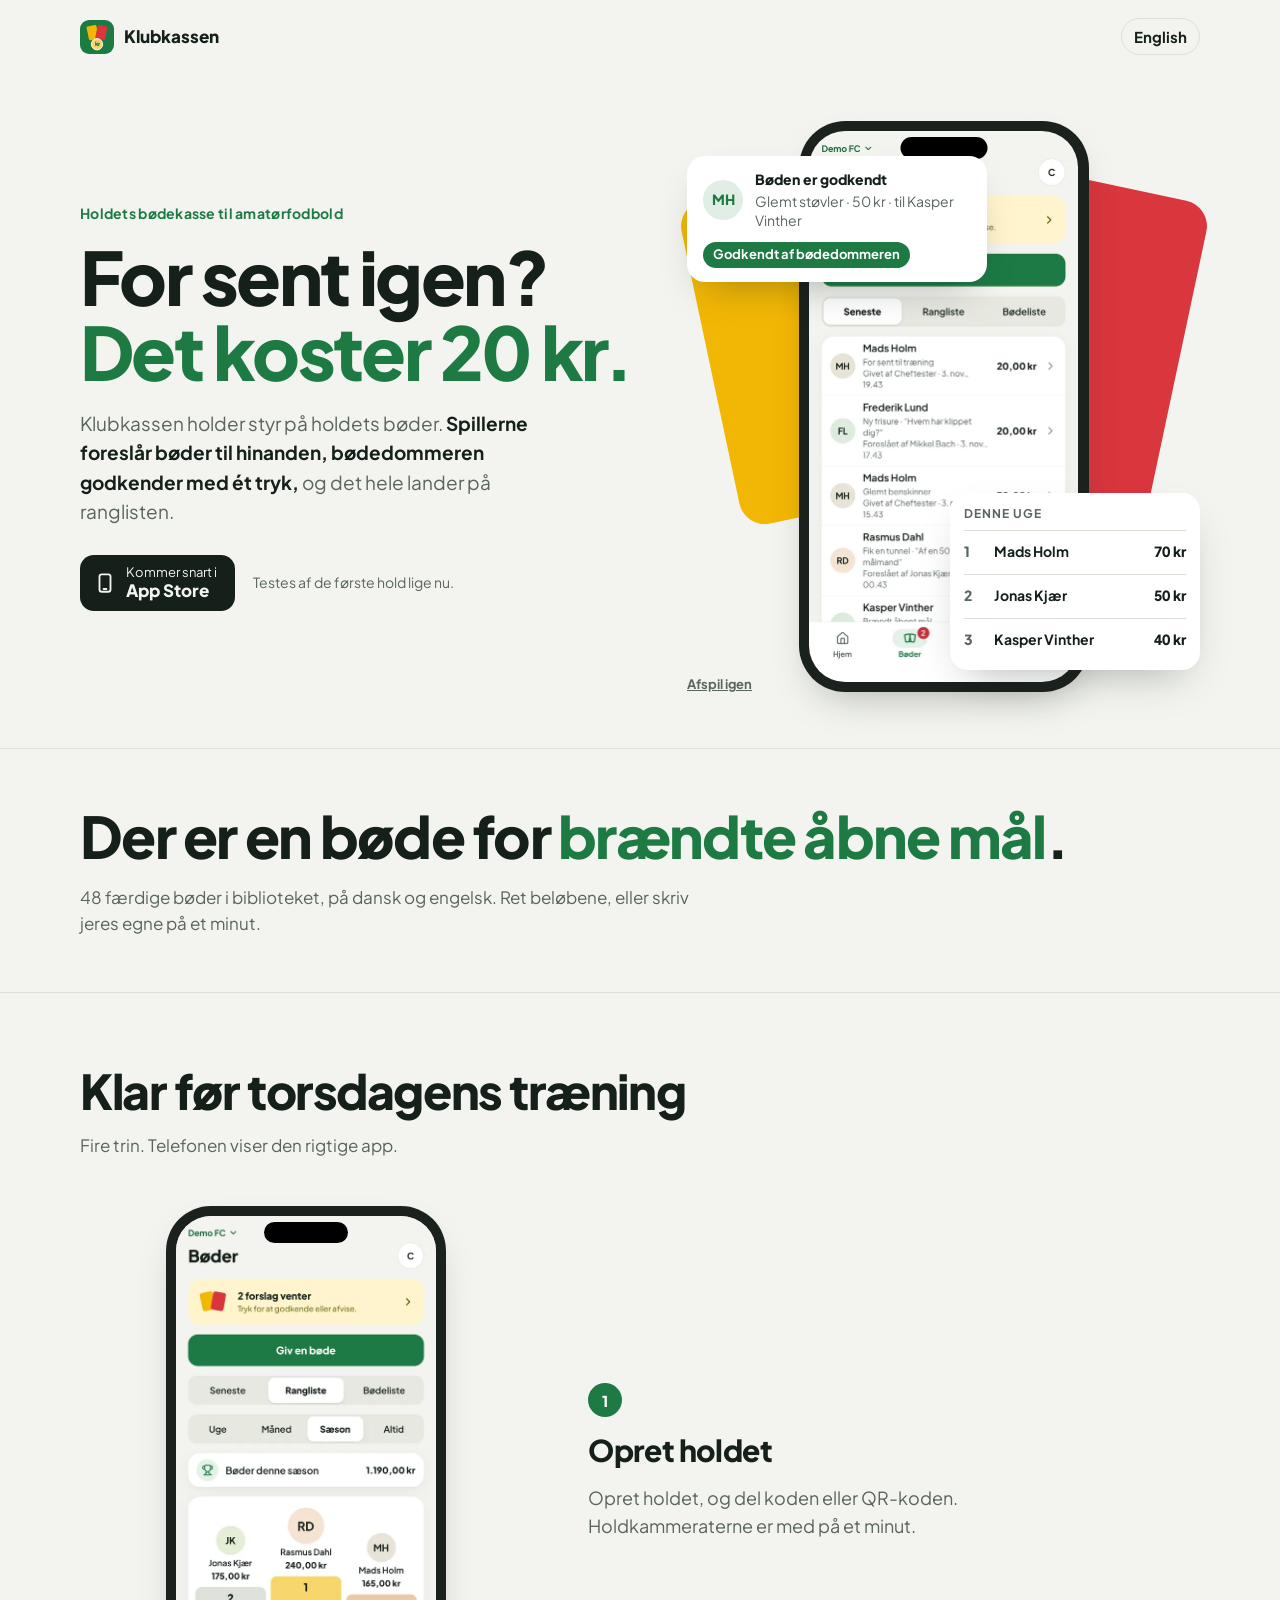
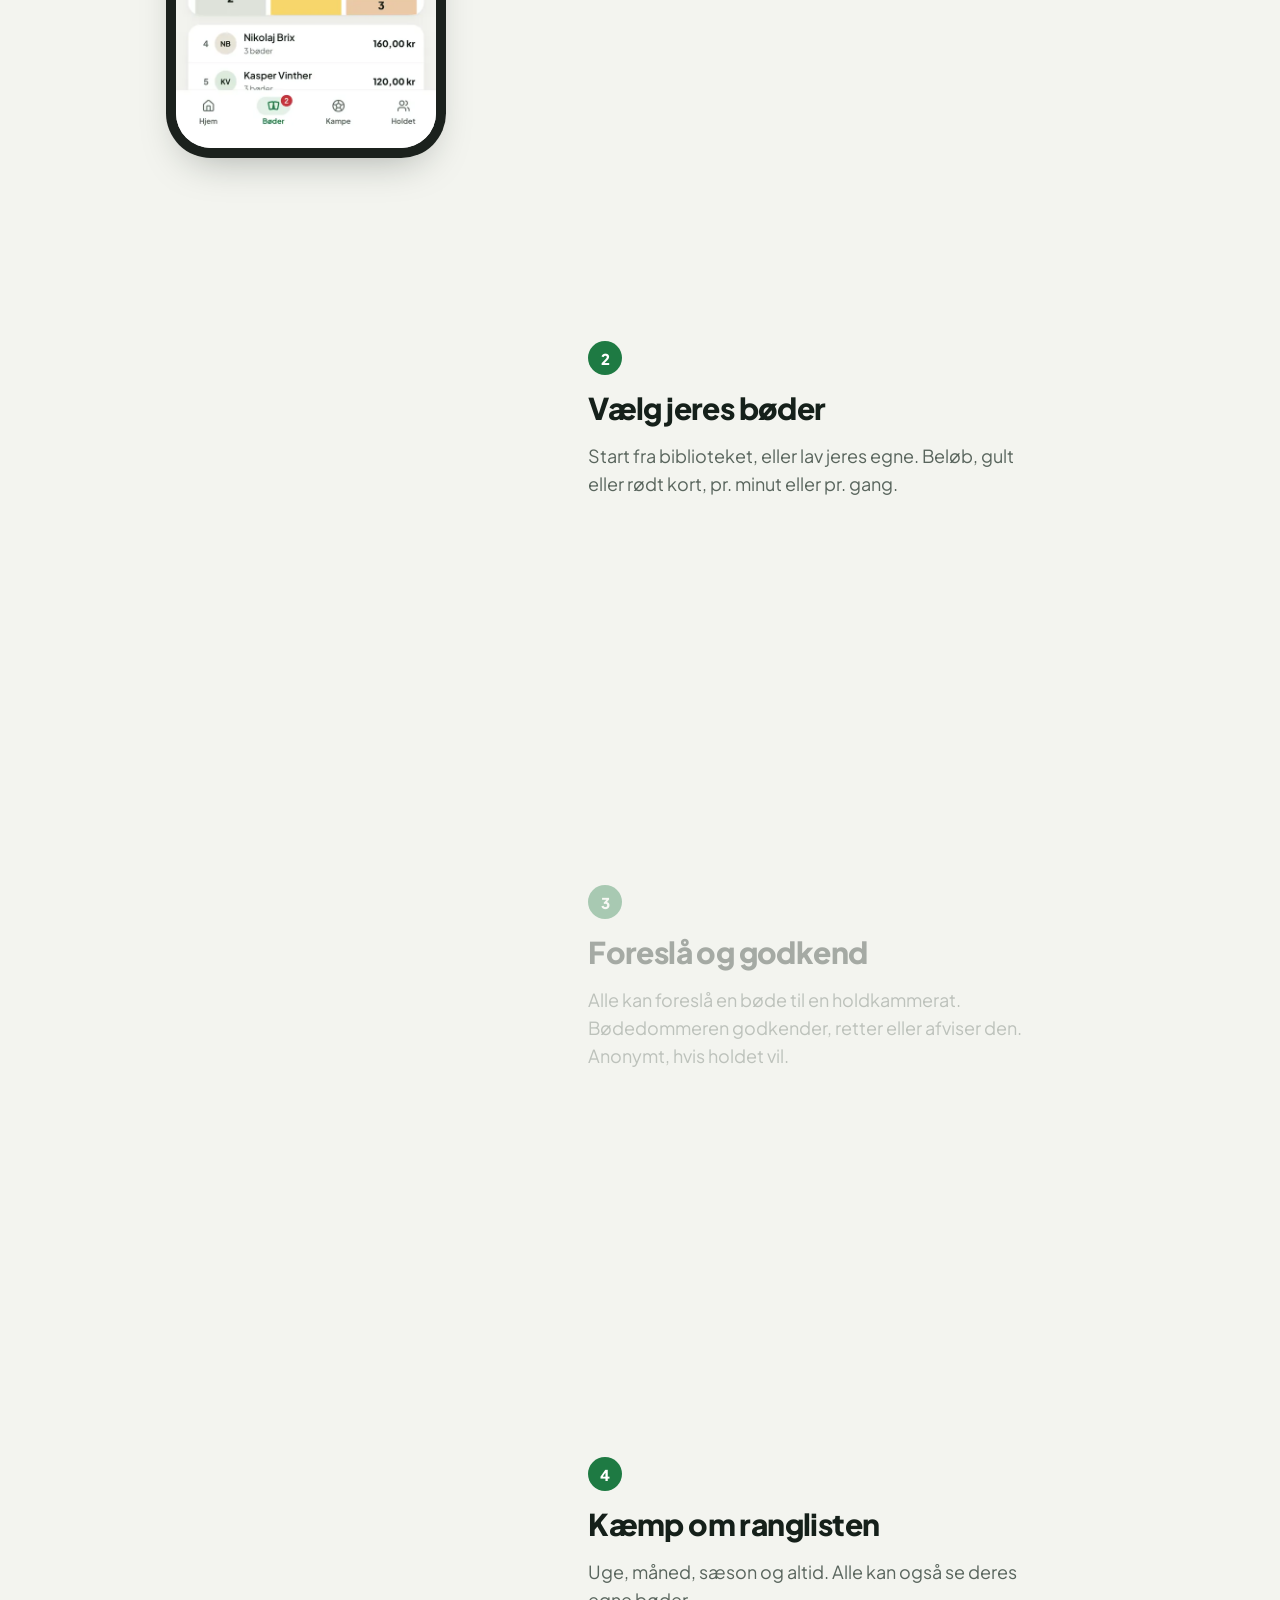
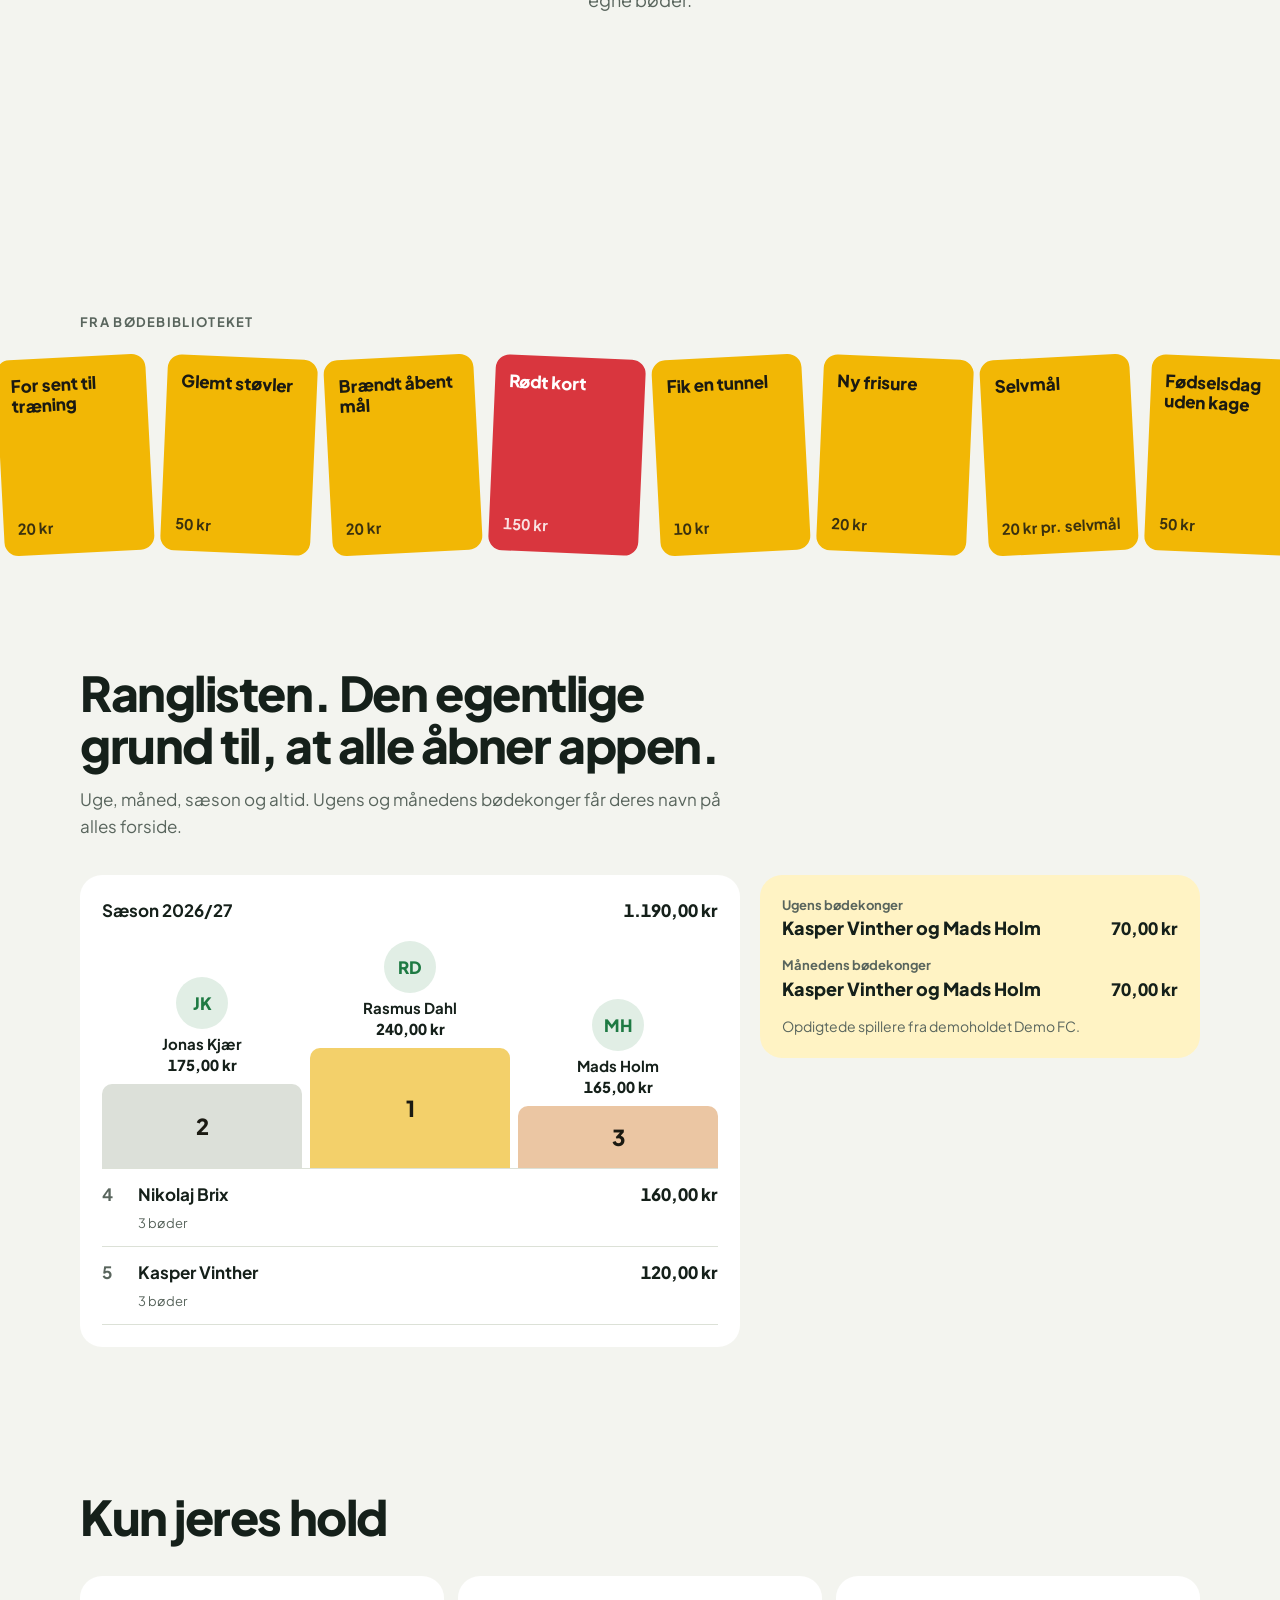
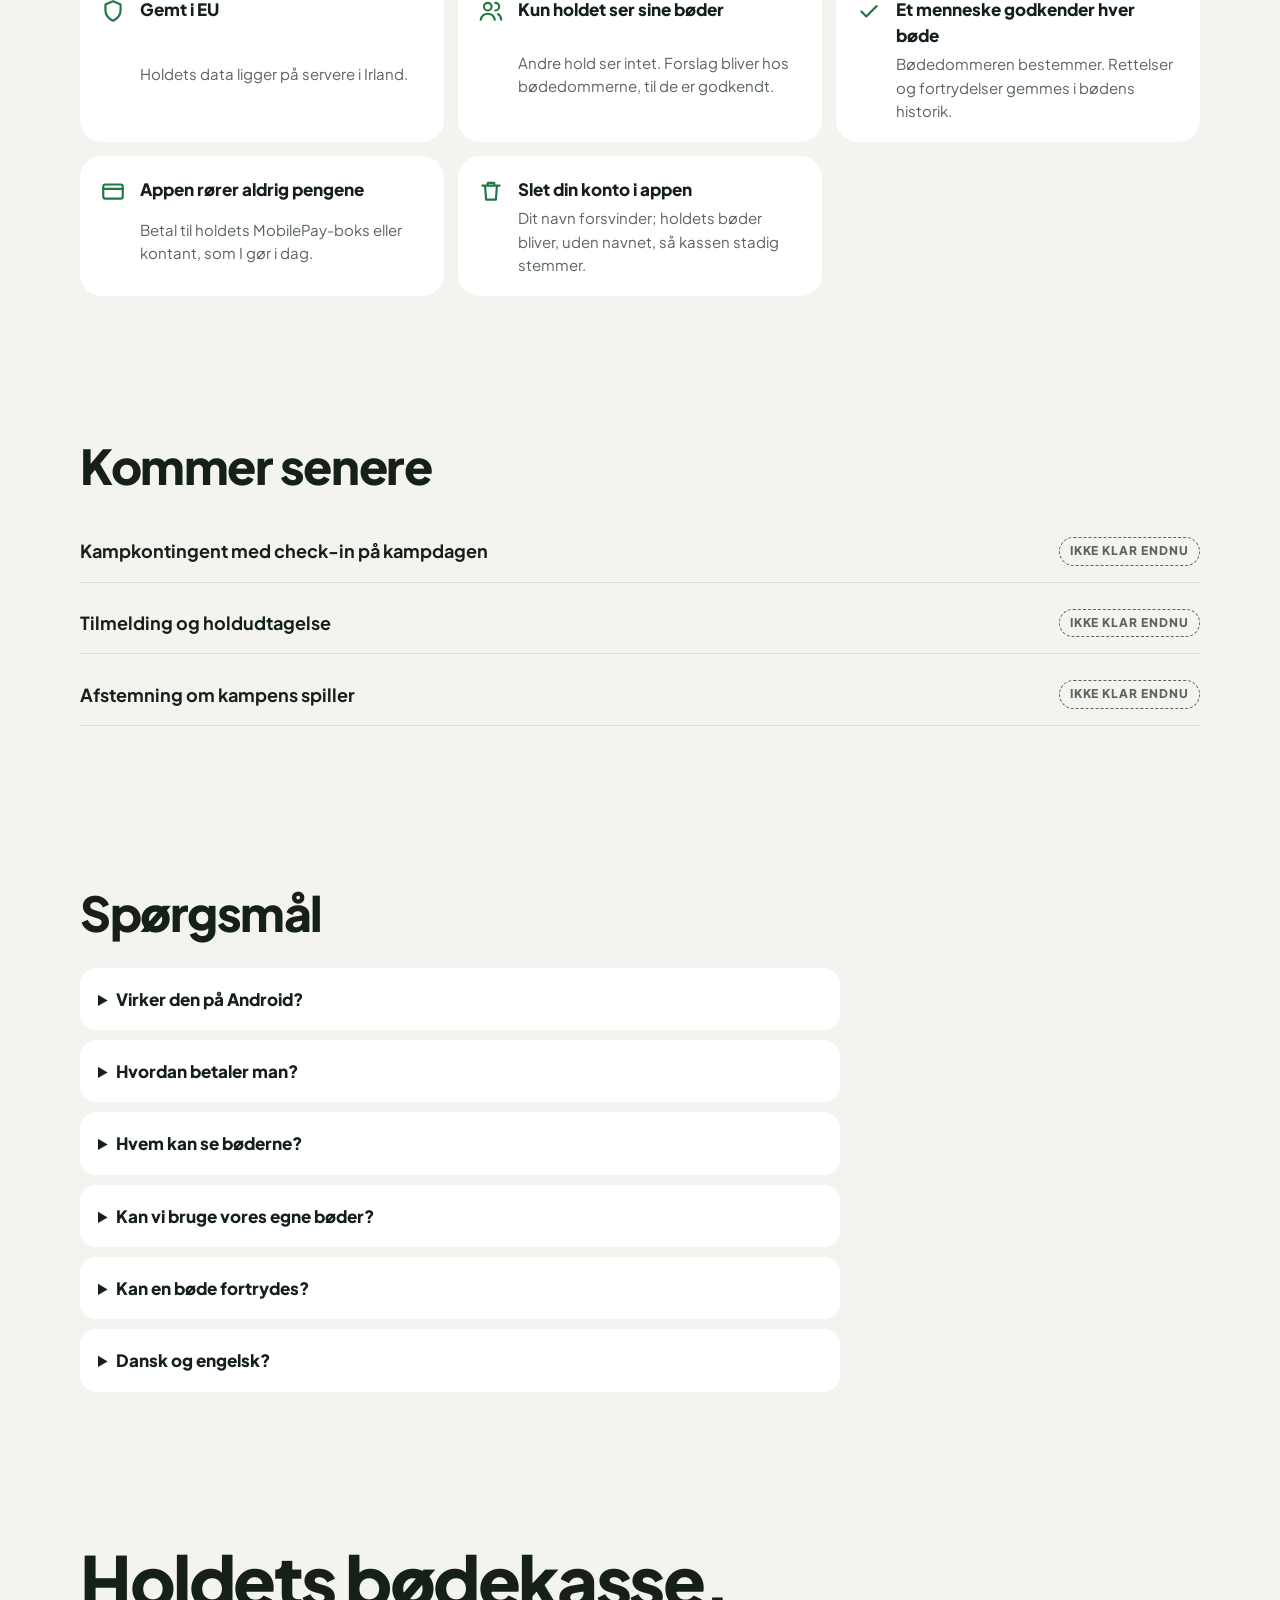
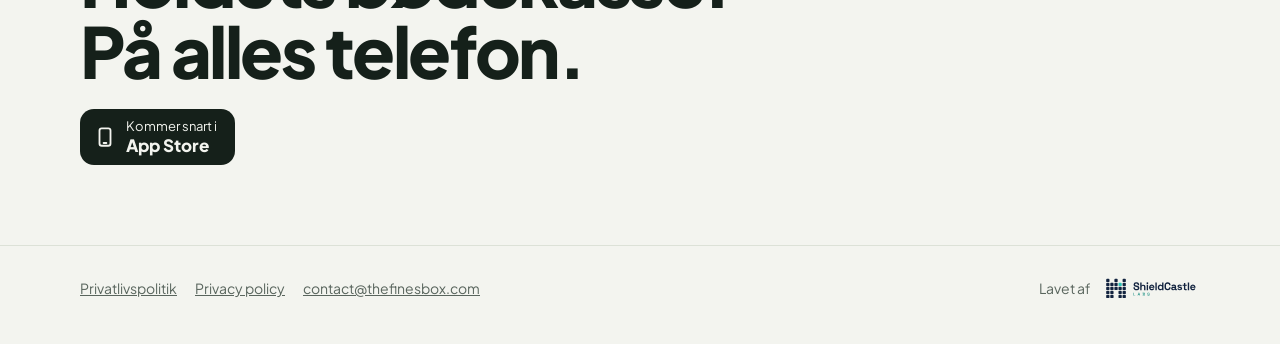
==== da/index.html @ 581878e2 "New front page in English and Danish (Klubkassen at /da/), own font, link previews Co-Authored-By: C" ====
<!doctype html>
<html lang="da">
<head>
<meta charset="utf-8">
<meta name="viewport" content="width=device-width, initial-scale=1">
<title>Klubkassen · Bøder til amatørfodboldhold</title>
<meta name="description" content="Spillerne foreslår bøder til hinanden, bødedommeren godkender med ét tryk, og det hele lander på ranglisten. Til iPhone, på dansk og engelsk. Kommer snart i App Store.">
<link rel="canonical" href="https://thefinesbox.com/da/">
<link rel="alternate" hreflang="en" href="https://thefinesbox.com/">
<link rel="alternate" hreflang="da" href="https://thefinesbox.com/da/">
<link rel="alternate" hreflang="x-default" href="https://thefinesbox.com/">
<meta property="og:type" content="website">
<meta property="og:url" content="https://thefinesbox.com/da/">
<meta property="og:title" content="Klubkassen: for sent igen? Det koster 20 kr.">
<meta property="og:description" content="Spillerne foreslår bøder til hinanden, bødedommeren godkender med ét tryk, og det hele lander på ranglisten. Til iPhone, på dansk og engelsk. Kommer snart i App Store.">
<meta property="og:image" content="https://thefinesbox.com/og-da.jpg">
<meta property="og:image:width" content="1200">
<meta property="og:image:height" content="630">
<meta property="og:image:alt" content="Klubkassen: et gult og et rødt kort ved siden af appens liste over de seneste bøder.">
<meta property="og:locale" content="da_DK">
<meta property="og:site_name" content="Klubkassen">
<meta name="twitter:card" content="summary_large_image">
<meta name="theme-color" content="#F3F4EF">
<link rel="icon" href="/favicon.png">
<link rel="apple-touch-icon" href="/apple-touch-icon.png">
<link rel="preload" as="font" type="font/woff2" href="/fonts/plus-jakarta-sans-800.woff2" crossorigin>
<link rel="preload" as="font" type="font/woff2" href="/fonts/plus-jakarta-sans-400.woff2" crossorigin>
<link rel="stylesheet" href="/site.css">
<link rel="preload" as="image" href="/img/da-boeder-seneste.webp">
</head>
<body>

<header class="nav">
  <div class="wrap">
    <a class="brand" href="/da/"><svg viewBox="0 0 1024 1024" aria-hidden="true"><rect width="1024" height="1024" fill="#1E7A43"/><rect x="232" y="170" width="300" height="420" rx="36" fill="#F2B705" transform="rotate(-12 382 380)"/><rect x="492" y="170" width="300" height="420" rx="36" fill="#D9363E" transform="rotate(12 642 380)"/><circle cx="512" cy="730" r="170" fill="#F6D66B" stroke="#FFFFFF" stroke-width="28"/><text x="512" y="792" text-anchor="middle" font-family="Plus Jakarta Sans, sans-serif" font-weight="800" font-size="176" fill="#186636">kr</text></svg><span>Klubkassen</span></a>
    <a class="lang" href="/" hreflang="en" lang="en">English</a>
  </div>
</header>

<main>
  <section class="hero">
    <div class="wrap">
      <div>
        <p class="eyebrow">Holdets bødekasse til amatørfodbold</p>
        <h1>For sent igen? <em>Det koster 20 kr.</em></h1>
        <p class="lede">Klubkassen holder styr på holdets bøder. <strong>Spillerne foreslår bøder til hinanden, bødedommeren godkender med ét tryk,</strong> og det hele lander på ranglisten.</p>
        <div class="hero-actions">
          <span class="badge" role="img" aria-label="Kommer snart i App Store"><svg viewBox="0 0 24 24" fill="none" stroke="currentColor" stroke-width="2" stroke-linecap="round" aria-hidden="true"><rect x="6" y="2.5" width="12" height="19" rx="2.5"/><path d="M10.5 18.5h3"/></svg><span>Kommer snart i<b>App Store</b></span></span>
          <span class="small">Testes af de første hold lige nu.</span>
        </div>
      </div>

      <div class="stage" role="group" aria-label="En foreslået bøde bliver godkendt, og ugens rangliste skifter">
        <div class="deco-cards" aria-hidden="true"><span class="y"></span><span class="r"></span></div>
        <figure class="phone"><img src="/img/da-boeder-seneste.webp" width="540" height="1103" alt="Appens Seneste: de nyeste bøder med hvem der fik dem, bøden og beløbet."></figure>
        <div class="notice" id="notice" aria-live="polite">
          <span class="av" aria-hidden="true">MH</span>
          <span class="t" id="notice-title">Mads Holm har foreslået en bøde</span>
          <span class="d">Glemt støvler · 50 kr · til Kasper Vinther</span>
          <span class="status" id="notice-status">Venter på bødedommeren</span>
        </div>
        <div class="mini">
          <p class="mini-title">Denne uge</p>
          <ol id="mini">
            <li data-id="mh" style="--pos:0"><span class="rank">1</span><span class="who">Mads Holm</span><span class="amt">70 kr</span></li>
            <li data-id="jk" style="--pos:1"><span class="rank">2</span><span class="who">Jonas Kjær</span><span class="amt">50 kr</span></li>
            <li data-id="kv" style="--pos:2"><span class="rank">3</span><span class="who">Kasper Vinther</span><span class="amt">40 kr</span></li>
          </ol>
        </div>
        <button class="replay" type="button" id="replay">Afspil igen</button>
      </div>
    </div>
  </section>

  <section class="rotator">
    <div class="wrap">
      <h2>Der er en bøde for <span class="word" id="word">brændte åbne mål</span>.</h2>
      <p>48 færdige bøder i biblioteket, på dansk og engelsk. Ret beløbene, eller skriv jeres egne på et minut.</p>
    </div>
  </section>

  <section class="section how" aria-labelledby="how">
    <div class="wrap">
      <h2 id="how">Klar før torsdagens træning</h2>
      <p class="intro">Fire trin. Telefonen viser den rigtige app.</p>
      <div class="how-grid">
        <div class="how-phone" aria-hidden="true">
          <figure class="phone">
            <img src="/img/da-home.webp" width="540" height="1103" alt="" data-screen="0" class="active">
            <img src="/img/da-boeder-boedeliste.webp" width="540" height="1103" alt="" data-screen="1" loading="lazy">
            <img src="/img/da-giv-boede-step1-spillere.webp" width="540" height="1103" alt="" data-screen="2" loading="lazy">
            <img src="/img/da-boeder-rangliste.webp" width="540" height="1103" alt="" data-screen="3" loading="lazy">
          </figure>
        </div>
        <ol class="steps-row">
          <li class="step active" data-step="0">
            <span class="n">1</span>
            <h3>Opret holdet</h3>
            <p>Opret holdet, og del koden eller QR-koden. Holdkammeraterne er med på et minut.</p>
            <figure class="phone step-phone"><img src="/img/da-home.webp" width="540" height="1103" alt="Hjem: holdet Demo FC, dine roller, dine bøder denne sæson og ugens bødekonger." loading="lazy"></figure>
          </li>
          <li class="step" data-step="1">
            <span class="n">2</span>
            <h3>Vælg jeres bøder</h3>
            <p>Start fra biblioteket, eller lav jeres egne. Beløb, gult eller rødt kort, pr. minut eller pr. gang.</p>
            <figure class="phone step-phone"><img src="/img/da-boeder-boedeliste.webp" width="540" height="1103" alt="Holdets bødeliste med beløb og gule kort." loading="lazy"></figure>
          </li>
          <li class="step" data-step="2">
            <span class="n">3</span>
            <h3>Foreslå og godkend</h3>
            <p>Alle kan foreslå en bøde til en holdkammerat. Bødedommeren godkender, retter eller afviser den. Anonymt, hvis holdet vil.</p>
            <figure class="phone step-phone"><img src="/img/da-giv-boede-step1-spillere.webp" width="540" height="1103" alt="Giv en bøde: tre holdkammerater valgt." loading="lazy"></figure>
          </li>
          <li class="step" data-step="3">
            <span class="n">4</span>
            <h3>Kæmp om ranglisten</h3>
            <p>Uge, måned, sæson og altid. Alle kan også se deres egne bøder.</p>
            <figure class="phone step-phone"><img src="/img/da-boeder-rangliste.webp" width="540" height="1103" alt="Sæsonens rangliste med podium." loading="lazy"></figure>
          </li>
        </ol>
      </div>
    </div>
  </section>

  <section class="band" aria-label="Fra bødebiblioteket">
    <div class="wrap"><p class="band-label">Fra bødebiblioteket</p></div>
    <div class="band-track">
      <div class="fcard"><b>For sent til træning</b><span>20 kr</span></div><div class="fcard"><b>Glemt støvler</b><span>50 kr</span></div><div class="fcard"><b>Brændt åbent mål</b><span>20 kr</span></div><div class="fcard red"><b>Rødt kort</b><span>150 kr</span></div><div class="fcard"><b>Fik en tunnel</b><span>10 kr</span></div><div class="fcard"><b>Ny frisure</b><span>20 kr</span></div><div class="fcard"><b>Selvmål</b><span>20 kr pr. selvmål</span></div><div class="fcard"><b>Fødselsdag uden kage</b><span>50 kr</span></div><div class="fcard"><b>Mobilen ringede under taktikmødet</b><span>25 kr</span></div><div class="fcard red"><b>Udeblevet fra kamp uden afbud</b><span>200 kr</span></div><div class="fcard"><b>Kaldte træneren mor eller far</b><span>20 kr</span></div><div class="fcard"><b>Sur over at blive skiftet ud</b><span>20 kr</span></div><div class="fcard"><b>For sent til mødetid</b><span>10 kr pr. minut</span></div><div class="fcard"><b>Ramte træneren med bolden</b><span>20 kr</span></div><div class="fcard"><b>Glemte en holdkammerats navn</b><span>10 kr</span></div>
      <div class="fcard" aria-hidden="true"><b>For sent til træning</b><span>20 kr</span></div><div class="fcard" aria-hidden="true"><b>Glemt støvler</b><span>50 kr</span></div><div class="fcard" aria-hidden="true"><b>Brændt åbent mål</b><span>20 kr</span></div><div class="fcard red" aria-hidden="true"><b>Rødt kort</b><span>150 kr</span></div><div class="fcard" aria-hidden="true"><b>Fik en tunnel</b><span>10 kr</span></div><div class="fcard" aria-hidden="true"><b>Ny frisure</b><span>20 kr</span></div><div class="fcard" aria-hidden="true"><b>Selvmål</b><span>20 kr pr. selvmål</span></div><div class="fcard" aria-hidden="true"><b>Fødselsdag uden kage</b><span>50 kr</span></div><div class="fcard" aria-hidden="true"><b>Mobilen ringede under taktikmødet</b><span>25 kr</span></div><div class="fcard red" aria-hidden="true"><b>Udeblevet fra kamp uden afbud</b><span>200 kr</span></div><div class="fcard" aria-hidden="true"><b>Kaldte træneren mor eller far</b><span>20 kr</span></div><div class="fcard" aria-hidden="true"><b>Sur over at blive skiftet ud</b><span>20 kr</span></div><div class="fcard" aria-hidden="true"><b>For sent til mødetid</b><span>10 kr pr. minut</span></div><div class="fcard" aria-hidden="true"><b>Ramte træneren med bolden</b><span>20 kr</span></div><div class="fcard" aria-hidden="true"><b>Glemte en holdkammerats navn</b><span>10 kr</span></div>
    </div>
  </section>

  <section class="section" aria-labelledby="lb">
    <div class="wrap">
      <h2 id="lb">Ranglisten. Den egentlige grund til, at alle åbner appen.</h2>
      <p class="intro">Uge, måned, sæson og altid. Ugens og månedens bødekonger får deres navn på alles forside.</p>
      <div class="board-grid">
        <div class="panel">
          <div class="panel-head"><span>Sæson 2026/27</span><span class="num">1.190,00 kr</span></div>
          <div class="podium">
            <div class="pod p2"><div class="av" aria-hidden="true">JK</div><div class="name">Jonas Kjær</div><div class="amt">175,00 kr</div><div class="block" aria-hidden="true">2</div></div>
            <div class="pod p1"><div class="av" aria-hidden="true">RD</div><div class="name">Rasmus Dahl</div><div class="amt">240,00 kr</div><div class="block" aria-hidden="true">1</div></div>
            <div class="pod p3"><div class="av" aria-hidden="true">MH</div><div class="name">Mads Holm</div><div class="amt">165,00 kr</div><div class="block" aria-hidden="true">3</div></div>
          </div>
          <ol class="rest">
            <li value="4"><span class="rank" aria-hidden="true">4</span><span class="who"><b>Nikolaj Brix</b><span>3 bøder</span></span><span class="amt">160,00 kr</span></li>
            <li value="5"><span class="rank" aria-hidden="true">5</span><span class="who"><b>Kasper Vinther</b><span>3 bøder</span></span><span class="amt">120,00 kr</span></li>
          </ol>
        </div>
        <div class="kings">
          <div class="k"><span><small>Ugens bødekonger</small><b>Kasper Vinther og Mads Holm</b></span><span class="num">70,00 kr</span></div>
          <div class="k"><span><small>Månedens bødekonger</small><b>Kasper Vinther og Mads Holm</b></span><span class="num">70,00 kr</span></div>
          <p class="small">Opdigtede spillere fra demoholdet Demo FC.</p>
        </div>
      </div>
    </div>
  </section>

  <section class="section" aria-labelledby="trust">
    <div class="wrap">
      <h2 id="trust">Kun jeres hold</h2>
      <div class="trust-grid">
        <div class="tile"><svg viewBox="0 0 24 24" fill="none" stroke="currentColor" stroke-width="2" stroke-linecap="round" stroke-linejoin="round" aria-hidden="true"><path d="M12 3l7 3v5c0 4.5-3 8-7 10-4-2-7-5.5-7-10V6z"/></svg><b>Gemt i EU</b><p>Holdets data ligger på servere i Irland.</p></div>
        <div class="tile"><svg viewBox="0 0 24 24" fill="none" stroke="currentColor" stroke-width="2" stroke-linecap="round" stroke-linejoin="round" aria-hidden="true"><circle cx="9" cy="8" r="3.5"/><path d="M2.5 20c.8-3.5 3.3-5.5 6.5-5.5s5.7 2 6.5 5.5"/><path d="M16 4.5a3.5 3.5 0 0 1 0 7M18.5 14.8c1.6.9 2.6 2.6 3 5.2"/></svg><b>Kun holdet ser sine bøder</b><p>Andre hold ser intet. Forslag bliver hos bødedommerne, til de er godkendt.</p></div>
        <div class="tile"><svg viewBox="0 0 24 24" fill="none" stroke="currentColor" stroke-width="2" stroke-linecap="round" stroke-linejoin="round" aria-hidden="true"><path d="M5 12.5l4.5 4.5L19 7.5"/></svg><b>Et menneske godkender hver bøde</b><p>Bødedommeren bestemmer. Rettelser og fortrydelser gemmes i bødens historik.</p></div>
        <div class="tile"><svg viewBox="0 0 24 24" fill="none" stroke="currentColor" stroke-width="2" stroke-linecap="round" stroke-linejoin="round" aria-hidden="true"><rect x="3" y="6" width="18" height="13" rx="2"/><path d="M3 10h18"/></svg><b>Appen rører aldrig pengene</b><p>Betal til holdets MobilePay-boks eller kontant, som I gør i dag.</p></div>
        <div class="tile"><svg viewBox="0 0 24 24" fill="none" stroke="currentColor" stroke-width="2" stroke-linecap="round" stroke-linejoin="round" aria-hidden="true"><path d="M4 7h16M9 7V4.5h6V7M6.5 7l1 13h9l1-13"/></svg><b>Slet din konto i appen</b><p>Dit navn forsvinder; holdets bøder bliver, uden navnet, så kassen stadig stemmer.</p></div>
      </div>
    </div>
  </section>

  <section class="section" aria-labelledby="later">
    <div class="wrap">
      <h2 id="later">Kommer senere</h2>
      <ul class="later-list">
        <li>Kampkontingent med check-in på kampdagen <span class="chip">Ikke klar endnu</span></li>
        <li>Tilmelding og holdudtagelse <span class="chip">Ikke klar endnu</span></li>
        <li>Afstemning om kampens spiller <span class="chip">Ikke klar endnu</span></li>
      </ul>
    </div>
  </section>

  <section class="section" aria-labelledby="qs">
    <div class="wrap">
      <h2 id="qs">Spørgsmål</h2>
      <div class="faq">
        <details><summary>Virker den på Android?</summary><p>Ikke endnu. iPhone kommer først; Android følger efter.</p></details>
        <details><summary>Hvordan betaler man?</summary><p>Appen tager ikke imod penge. Spillerne betaler til holdets MobilePay-boks eller kontant, som i dag.</p></details>
        <details><summary>Hvem kan se bøderne?</summary><p>Kun jeres hold. Godkendte bøder kan hele holdet se; et forslag ser kun bødedommerne og den, der foreslog det.</p></details>
        <details><summary>Kan vi bruge vores egne bøder?</summary><p>Ja. Tag det, I kan lide, fra biblioteket med 48 bøder, ret beløbene, og skriv jeres egne.</p></details>
        <details><summary>Kan en bøde fortrydes?</summary><p>Ja. Bødedommeren kan rette eller fortryde en bøde, og dens historik gemmer hvert skridt.</p></details>
        <details><summary>Dansk og engelsk?</summary><p>Begge. Hver spiller vælger sprog, og bibliotekets bøder vises på det.</p></details>
      </div>
    </div>
  </section>

  <section class="cta">
    <div class="wrap">
      <h2>Holdets bødekasse. På alles telefon.</h2>
      <span class="badge" role="img" aria-label="Kommer snart i App Store"><svg viewBox="0 0 24 24" fill="none" stroke="currentColor" stroke-width="2" stroke-linecap="round" aria-hidden="true"><rect x="6" y="2.5" width="12" height="19" rx="2.5"/><path d="M10.5 18.5h3"/></svg><span>Kommer snart i<b>App Store</b></span></span>
    </div>
  </section>
</main>

<footer>
  <div class="wrap">
    <nav aria-label="Sidefod">
      <a href="/privatliv.html">Privatlivspolitik</a>
      <a href="/privacy.html" lang="en">Privacy policy</a>
      <a href="mailto:contact@thefinesbox.com">contact@thefinesbox.com</a>
    </nav>
    <span class="maker">Lavet af
      <img src="/shieldcastle-labs.svg" width="99" height="30" alt="ShieldCastle Labs">
    </span>
  </div>
</footer>

<script type="application/json" id="site-texts">{"story":{"initials":"MH","proposedTitle":"Mads Holm har foreslået en bøde","detail":"Glemt støvler · 50 kr · til Kasper Vinther","waiting":"Venter på bødedommeren","approvedTitle":"Bøden er godkendt","approved":"Godkendt af bødedommeren","board":"Denne uge","replay":"Afspil igen","kr":"kr"},"words":["brændte åbne mål","tunneler","nye frisurer","selvmål","fødselsdage uden kage","glemte støvler","mobiler i omklædningsrummet"]}</script>
<script src="/site.js" defer></script>
</body>
</html>
---- site.css ----
/* thefinesbox.com, direction A "Klubhus" (Søren's choice, 2026-11-04): the app's own look.
   Layout idea: the phone is the hero, with the icon's yellow and red cards behind it. */

/* The app's font, served from thefinesbox.com itself (website/tools/make-assets.py), so a visit
   sends nothing to Google. */
@font-face { font-family: "Plus Jakarta Sans"; font-weight: 400; font-display: swap; src: url("/fonts/plus-jakarta-sans-400.woff2") format("woff2"); }
@font-face { font-family: "Plus Jakarta Sans"; font-weight: 700; font-display: swap; src: url("/fonts/plus-jakarta-sans-700.woff2") format("woff2"); }
@font-face { font-family: "Plus Jakarta Sans"; font-weight: 800; font-display: swap; src: url("/fonts/plus-jakarta-sans-800.woff2") format("woff2"); }

:root {
  --bg: #F3F4EF;
  --surface: #FFFFFF;
  --ink: #15201A;
  --muted: #59655D;
  --line: #DCE1D7;
  --accent: #1E7A43;
  --accent-ink: #FFFFFF;
  --accent-soft: #E1EEE5;
  --yellow: #F2B705;
  --yellow-soft: #FFF3C4;
  --red: #D9363E;
  --gold: #F3D06A;
  --silver: #DCE0D9;
  --bronze: #EBC6A3;
  --bezel: #1B211D;
  --font: "Plus Jakarta Sans", "Segoe UI", system-ui, -apple-system, sans-serif;
  --radius: 22px;
  --shadow: 0 18px 40px -18px rgba(21, 32, 26, 0.35);
  color-scheme: light;
}

* { box-sizing: border-box; }
html { -webkit-text-size-adjust: 100%; }
body {
  margin: 0;
  background: var(--bg);
  color: var(--ink);
  font-family: var(--font);
  font-size: 17px;
  line-height: 1.55;
  overflow-x: hidden;
}
img { max-width: 100%; display: block; }
a { color: inherit; }
:focus-visible { outline: 3px solid var(--accent); outline-offset: 3px; border-radius: 6px; }
h1, h2, h3 { text-wrap: balance; margin: 0; }
p { margin: 0; }
.num { font-variant-numeric: tabular-nums; }
.wrap { width: min(1120px, 100% - 32px); margin-inline: auto; }
.small { font-size: 14px; color: var(--muted); }

/* ---------- Nav ---------- */
.nav .wrap { display: flex; align-items: center; gap: 12px; padding: 18px 0; }
.brand { display: flex; align-items: center; gap: 10px; font-weight: 800; text-decoration: none; }
.brand svg { width: 34px; height: 34px; border-radius: 9px; }
.nav .lang { margin-left: auto; font-size: 15px; font-weight: 700; text-decoration: none; padding: 6px 12px; border-radius: 999px; border: 1px solid var(--line); }
.nav .lang:hover { background: var(--surface); }

/* ---------- Hero ---------- */
.hero .wrap { display: grid; gap: 40px; padding: 24px 0 56px; align-items: center; }
@media (min-width: 900px) { .hero .wrap { grid-template-columns: 1.05fr 0.95fr; padding-top: 48px; } }
.eyebrow { font-size: 14px; font-weight: 700; color: var(--accent); letter-spacing: 0.02em; }
.hero h1 { margin-top: 14px; font-size: clamp(2.6rem, 8vw, 4.6rem); line-height: 1.02; font-weight: 800; letter-spacing: -0.035em; }
.hero h1 em { font-style: normal; color: var(--accent); }
.lede { margin-top: 20px; font-size: 19px; color: var(--muted); max-width: 34ch; }
.lede strong { color: var(--ink); font-weight: 700; }
.hero-actions { margin-top: 28px; display: flex; flex-wrap: wrap; align-items: center; gap: 12px 18px; }
.badge {
  display: inline-flex; align-items: center; gap: 10px;
  padding: 10px 18px 10px 14px; border-radius: 14px;
  background: var(--ink); color: var(--bg);
  font-size: 13px; line-height: 1.2;
}
.badge b { display: block; font-size: 17px; font-weight: 800; }
.badge svg { width: 22px; height: 22px; }

/* The hero stage: the phone, the proposal card and the week's mini leaderboard. */
.stage { position: relative; display: grid; place-items: center; min-height: 560px; }
.deco-cards { position: absolute; inset: 0; pointer-events: none; }
.deco-cards span { position: absolute; width: 46%; aspect-ratio: 5 / 7; border-radius: 26px; top: 10%; }
.deco-cards .y { background: var(--yellow); left: 4%; transform: rotate(-12deg); }
.deco-cards .r { background: var(--red); right: 4%; transform: rotate(12deg); }

.phone {
  --pw: 250px;
  position: relative; z-index: 1;
  width: var(--pw);
  padding: calc(var(--pw) * 0.035);
  border-radius: calc(var(--pw) * 0.16);
  background: var(--bezel);
  box-shadow: var(--shadow);
  margin: 0;
}
.phone::before {
  content: ""; position: absolute; z-index: 2; left: 50%; top: calc(var(--pw) * 0.055);
  width: 30%; height: calc(var(--pw) * 0.075); transform: translateX(-50%);
  background: #000; border-radius: 999px;
}
.phone img { width: 100%; height: auto; border-radius: calc(var(--pw) * 0.125); }
@media (min-width: 900px) { .stage .phone { --pw: 290px; } }

.notice {
  position: absolute; z-index: 3; top: 6%; left: 0;
  width: min(300px, 86%);
  background: var(--surface); color: var(--ink);
  border-radius: 18px; padding: 14px 16px;
  box-shadow: var(--shadow);
  display: grid; grid-template-columns: auto 1fr; gap: 4px 12px; align-items: center;
  font-size: 14px; line-height: 1.35;
}
.notice .av { grid-row: span 2; width: 40px; height: 40px; border-radius: 50%; display: grid; place-items: center; font-weight: 800; font-size: 14px; background: var(--accent-soft); color: var(--accent); }
.notice .t { font-weight: 800; }
.notice .d { color: var(--muted); }
.notice .status {
  grid-column: 1 / -1; margin-top: 8px; justify-self: start;
  font-size: 13px; font-weight: 700; padding: 4px 10px; border-radius: 999px;
  background: var(--yellow-soft); color: var(--ink);
  transition: background-color 0.4s ease, color 0.4s ease;
}
.notice.approved .status { background: var(--accent); color: var(--accent-ink); }

.mini {
  position: absolute; z-index: 3; bottom: 4%; right: 0;
  width: min(250px, 78%);
  background: var(--surface); border-radius: 18px; padding: 12px 14px 8px;
  box-shadow: var(--shadow); font-size: 14px;
}
.mini-title { font-size: 12px; font-weight: 700; color: var(--muted); text-transform: uppercase; letter-spacing: 0.08em; }
.mini ol { list-style: none; padding: 0; margin: 6px 0 0; position: relative; height: 132px; }
.mini li {
  position: absolute; left: 0; right: 0; height: 44px;
  display: grid; grid-template-columns: 22px 1fr auto; align-items: center; gap: 8px;
  transform: translateY(calc(var(--pos) * 44px));
  transition: transform 0.7s cubic-bezier(0.2, 0.8, 0.2, 1);
  border-top: 1px solid var(--line);
}
.mini li .rank { font-weight: 800; color: var(--muted); }
.mini li .who { font-weight: 700; white-space: nowrap; overflow: hidden; text-overflow: ellipsis; }
.mini li .amt { font-weight: 800; font-variant-numeric: tabular-nums; }
.mini li.climber .who::after { content: " \2191"; color: var(--accent); }
.replay {
  position: absolute; z-index: 3; bottom: -8px; left: 0;
  font: inherit; font-size: 13px; font-weight: 700; cursor: pointer;
  background: none; border: 0; color: var(--muted); text-decoration: underline; padding: 6px 0;
}

/* ---------- Rotating fine ---------- */
.rotator { padding: 56px 0; border-block: 1px solid var(--line); }
.rotator h2 { font-size: clamp(2rem, 6vw, 3.6rem); line-height: 1.08; letter-spacing: -0.03em; font-weight: 800; }
.word { display: inline-block; color: var(--accent); }
.word.swap { animation: wordIn 0.45s cubic-bezier(0.2, 0.8, 0.2, 1); }
@keyframes wordIn { from { opacity: 0; transform: translateY(0.35em); } to { opacity: 1; transform: none; } }
.rotator p { margin-top: 16px; color: var(--muted); max-width: 52ch; }

/* ---------- Sections ---------- */
.section { padding: 72px 0; }
.section h2 { font-size: clamp(1.9rem, 5vw, 3rem); line-height: 1.1; letter-spacing: -0.03em; font-weight: 800; max-width: 22ch; }
.section .intro { margin-top: 14px; color: var(--muted); max-width: 56ch; }

/* How it works: on a phone a row of cards you swipe; on a laptop the phone stays put and its
   screen changes as each step scrolls past. */
.how-phone { display: none; }
.steps-row {
  list-style: none;
  margin: 36px -16px 0;
  display: grid; grid-auto-flow: column; grid-auto-columns: minmax(250px, 78%);
  gap: 16px; overflow-x: auto; scroll-snap-type: x mandatory;
  padding: 4px 16px 20px;
}
.step {
  scroll-snap-align: start;
  background: var(--surface); border-radius: var(--radius); padding: 22px 20px 0;
  display: flex; flex-direction: column; gap: 10px; overflow: hidden;
}
.step .n {
  width: 34px; height: 34px; border-radius: 50%; display: grid; place-items: center;
  background: var(--accent); color: var(--accent-ink); font-weight: 800; font-size: 15px;
}
.step h3 { font-size: 20px; font-weight: 800; letter-spacing: -0.01em; }
.step p { font-size: 15px; color: var(--muted); }
.step .phone { --pw: 200px; margin: 12px auto -60px; }

@media (min-width: 900px) {
  .how-grid { display: grid; grid-template-columns: 0.85fr 1.15fr; gap: 56px; margin-top: 24px; }
  .how-phone { display: block; position: sticky; top: 72px; align-self: start; padding: 24px 0; }
  .how-phone .phone { --pw: 280px; margin-inline: auto; }
  .how-phone .phone img { transition: opacity 0.45s ease; }
  .how-phone .phone img + img { position: absolute; inset: calc(var(--pw) * 0.035); width: calc(100% - var(--pw) * 0.07); }
  .how-phone .phone img:not(.active) { opacity: 0; }
  .steps-row { display: block; margin: 0; padding: 0; overflow: visible; }
  .step {
    min-height: 62vh; padding: 0; background: none; border-radius: 0; overflow: visible;
    justify-content: center; opacity: 0.35; transition: opacity 0.35s ease;
  }
  .step.active { opacity: 1; }
  .step h3 { font-size: 30px; letter-spacing: -0.02em; }
  .step p { font-size: 18px; max-width: 34ch; }
  .step .step-phone { display: none; }
}

/* ---------- Band of fines ---------- */
.band { padding: 26px 0 34px; overflow: hidden; }
.band-label { font-size: 13px; font-weight: 700; color: var(--muted); text-transform: uppercase; letter-spacing: 0.1em; margin-bottom: 16px; }
.band-track { display: flex; gap: 14px; width: max-content; padding: 8px 0; animation: slide 46s linear infinite; }
.band:hover .band-track { animation-play-state: paused; }
@keyframes slide { to { transform: translateX(-50%); } }
.fcard {
  flex: none; width: 150px; min-height: 196px; padding: 16px 14px;
  border-radius: 14px; display: flex; flex-direction: column; justify-content: space-between;
  background: var(--yellow); color: #1B1A12;
}
.fcard:nth-child(odd) { transform: rotate(-3deg); }
.fcard:nth-child(even) { transform: rotate(2.5deg); }
.fcard.red { background: var(--red); color: #FFFFFF; }
.fcard b { font-size: 17px; line-height: 1.2; font-weight: 800; overflow-wrap: anywhere; hyphens: auto; }
.fcard span { font-size: 15px; font-weight: 700; font-variant-numeric: tabular-nums; opacity: 0.85; }

/* ---------- Leaderboard ---------- */
.board-grid { margin-top: 36px; display: grid; gap: 20px; }
@media (min-width: 900px) { .board-grid { grid-template-columns: 1.2fr 0.8fr; align-items: start; } }
.panel { background: var(--surface); border-radius: var(--radius); padding: 22px; }
.panel-head { display: flex; justify-content: space-between; align-items: baseline; gap: 12px; font-weight: 700; }
.panel-head .num { font-weight: 800; }
.podium { margin-top: 18px; display: grid; grid-template-columns: repeat(3, 1fr); align-items: end; gap: 8px; text-align: center; }
.pod .av { width: 52px; height: 52px; margin: 0 auto 6px; border-radius: 50%; display: grid; place-items: center; font-weight: 800; background: var(--accent-soft); color: var(--accent); }
.pod .name { font-weight: 700; font-size: 15px; line-height: 1.2; }
.pod .amt { font-weight: 800; font-size: 15px; font-variant-numeric: tabular-nums; }
.pod .block { margin-top: 8px; border-radius: 10px 10px 0 0; display: grid; place-items: center; font-weight: 800; font-size: 22px; color: #1B1A12; }
.pod.p1 .block { height: 120px; background: var(--gold); }
.pod.p2 .block { height: 84px; background: var(--silver); }
.pod.p3 .block { height: 62px; background: var(--bronze); }
.rest { list-style: none; padding: 0; margin: 0; border-top: 1px solid var(--line); }
.rest li { display: grid; grid-template-columns: 26px 1fr auto; gap: 10px; padding: 12px 0; border-bottom: 1px solid var(--line); }
.rest .rank { color: var(--muted); font-weight: 700; }
.rest .who b { display: block; font-weight: 700; }
.rest .who span { font-size: 13px; color: var(--muted); }
.rest .amt { font-weight: 800; font-variant-numeric: tabular-nums; }
.kings { background: var(--yellow-soft); border-radius: var(--radius); padding: 20px 22px; display: grid; gap: 14px; }
.kings .k { display: flex; justify-content: space-between; align-items: end; gap: 12px; }
.kings .k small { display: block; font-size: 13px; font-weight: 700; color: var(--muted); }
.kings .k b { font-weight: 800; font-size: 18px; line-height: 1.25; }
.kings .k .num { font-weight: 800; white-space: nowrap; }

/* ---------- Trust, later, questions ---------- */
.trust-grid { margin-top: 32px; display: grid; gap: 14px; }
@media (min-width: 700px) { .trust-grid { grid-template-columns: repeat(2, 1fr); } }
@media (min-width: 1000px) { .trust-grid { grid-template-columns: repeat(3, 1fr); } }
.tile { background: var(--surface); border-radius: var(--radius); padding: 20px; display: grid; grid-template-columns: auto 1fr; gap: 4px 14px; }
.tile svg { grid-row: span 2; width: 26px; height: 26px; color: var(--accent); margin-top: 2px; }
.tile b { font-weight: 800; }
.tile p { font-size: 15px; color: var(--muted); }
.later-list { margin-top: 28px; display: grid; gap: 10px; list-style: none; padding: 0; }
.later-list li { display: flex; flex-wrap: wrap; align-items: center; justify-content: space-between; gap: 8px 16px; padding: 16px 0; border-bottom: 1px solid var(--line); font-weight: 700; font-size: 18px; }
.chip { font-size: 12px; font-weight: 800; text-transform: uppercase; letter-spacing: 0.08em; padding: 4px 10px; border-radius: 999px; border: 1px dashed var(--muted); color: var(--muted); }
.faq { margin-top: 28px; display: grid; gap: 10px; max-width: 760px; }
.faq details { background: var(--surface); border-radius: 16px; padding: 4px 18px; }
.faq summary { cursor: pointer; font-weight: 800; padding: 14px 0; }
.faq details p { padding: 0 0 16px; color: var(--muted); max-width: 62ch; }

/* ---------- Final call + footer ---------- */
.cta { padding: 80px 0; }
.cta .wrap { display: grid; gap: 22px; justify-items: start; }
.cta h2 { font-size: clamp(2.4rem, 7vw, 4.4rem); line-height: 1.02; letter-spacing: -0.035em; font-weight: 800; max-width: 16ch; }
footer { border-top: 1px solid var(--line); padding: 28px 0 40px; font-size: 14px; color: var(--muted); }
footer .wrap { display: flex; flex-wrap: wrap; gap: 14px 24px; align-items: center; }
footer nav { display: flex; flex-wrap: wrap; gap: 8px 18px; }
footer .maker { margin-left: auto; display: flex; align-items: center; gap: 10px; }
footer .maker img { height: 30px; width: auto; }

@media (prefers-reduced-motion: reduce) {
  .band-track { animation: none; flex-wrap: wrap; width: auto; padding-inline: 16px; }
  .band-track [aria-hidden="true"] { display: none; }
  .mini li, .notice .status, .how-phone .phone img, .step { transition: none; }
  .word.swap { animation: none; }
}
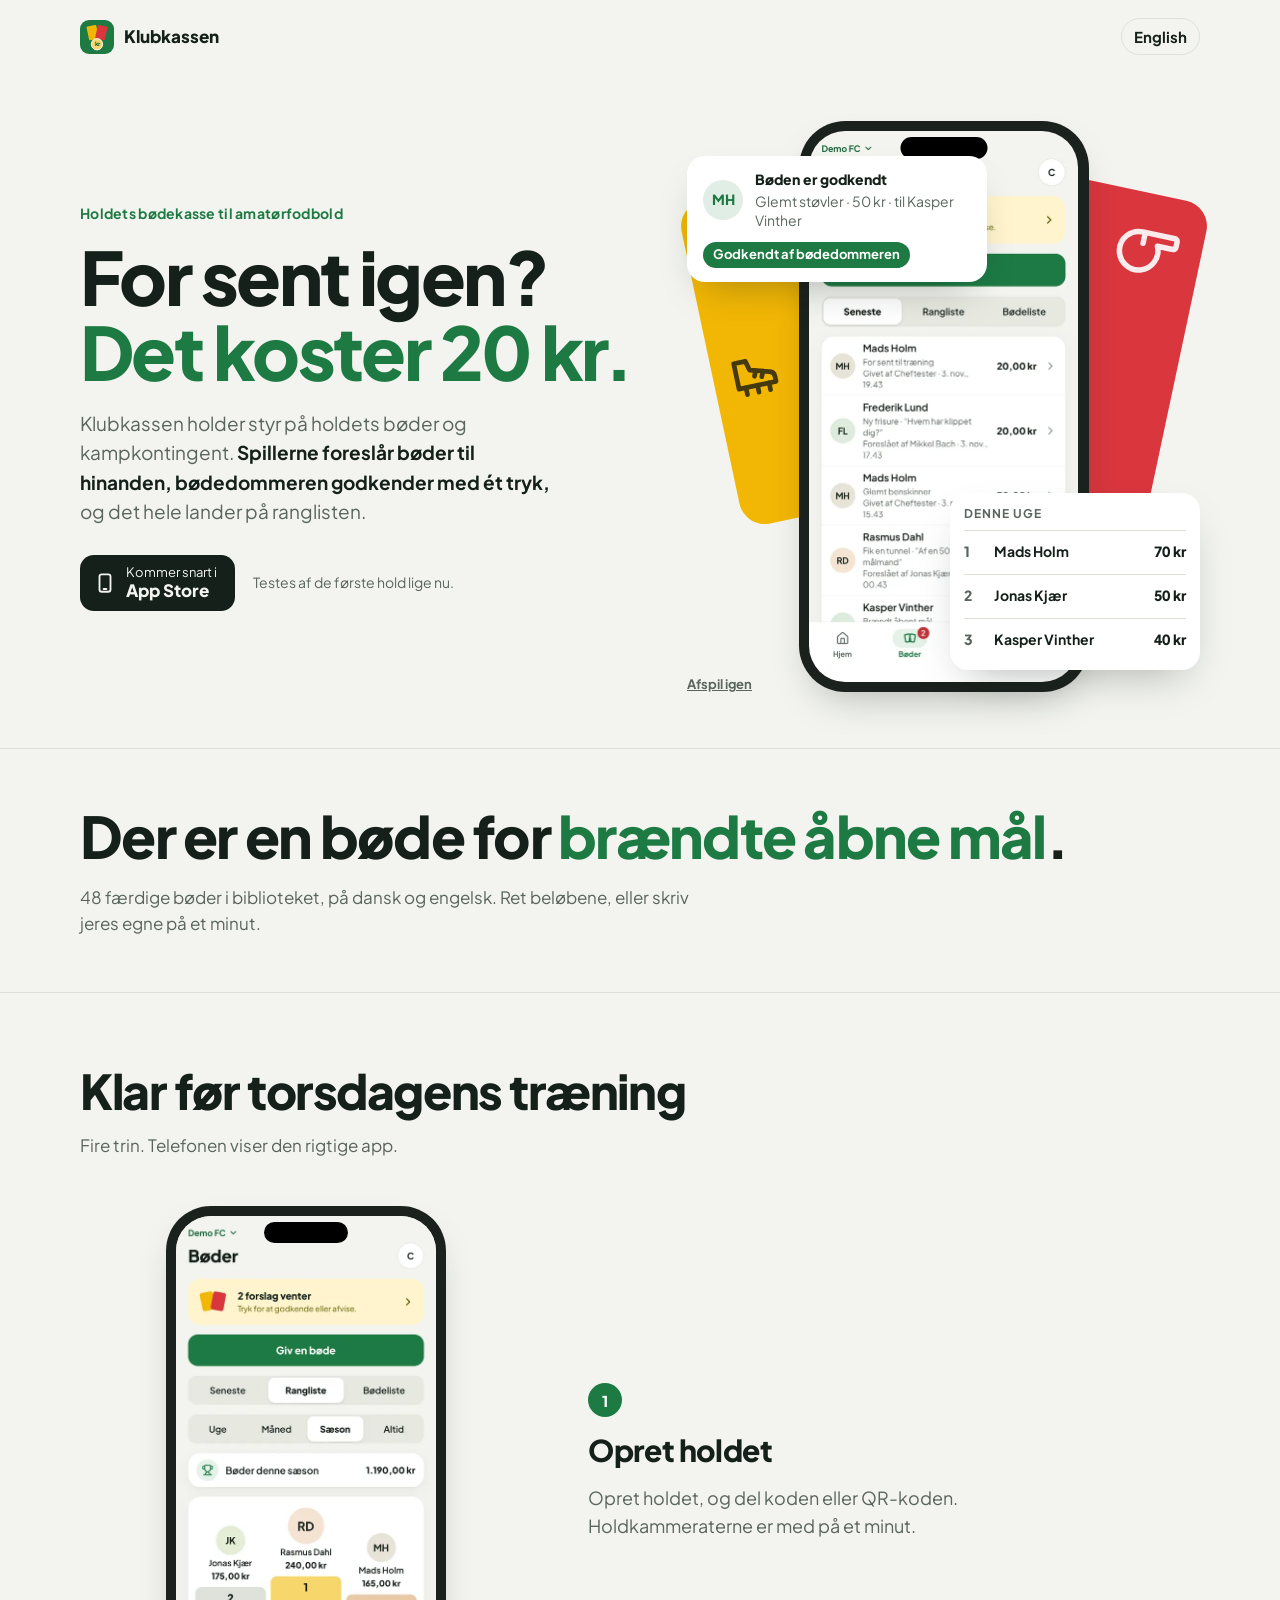
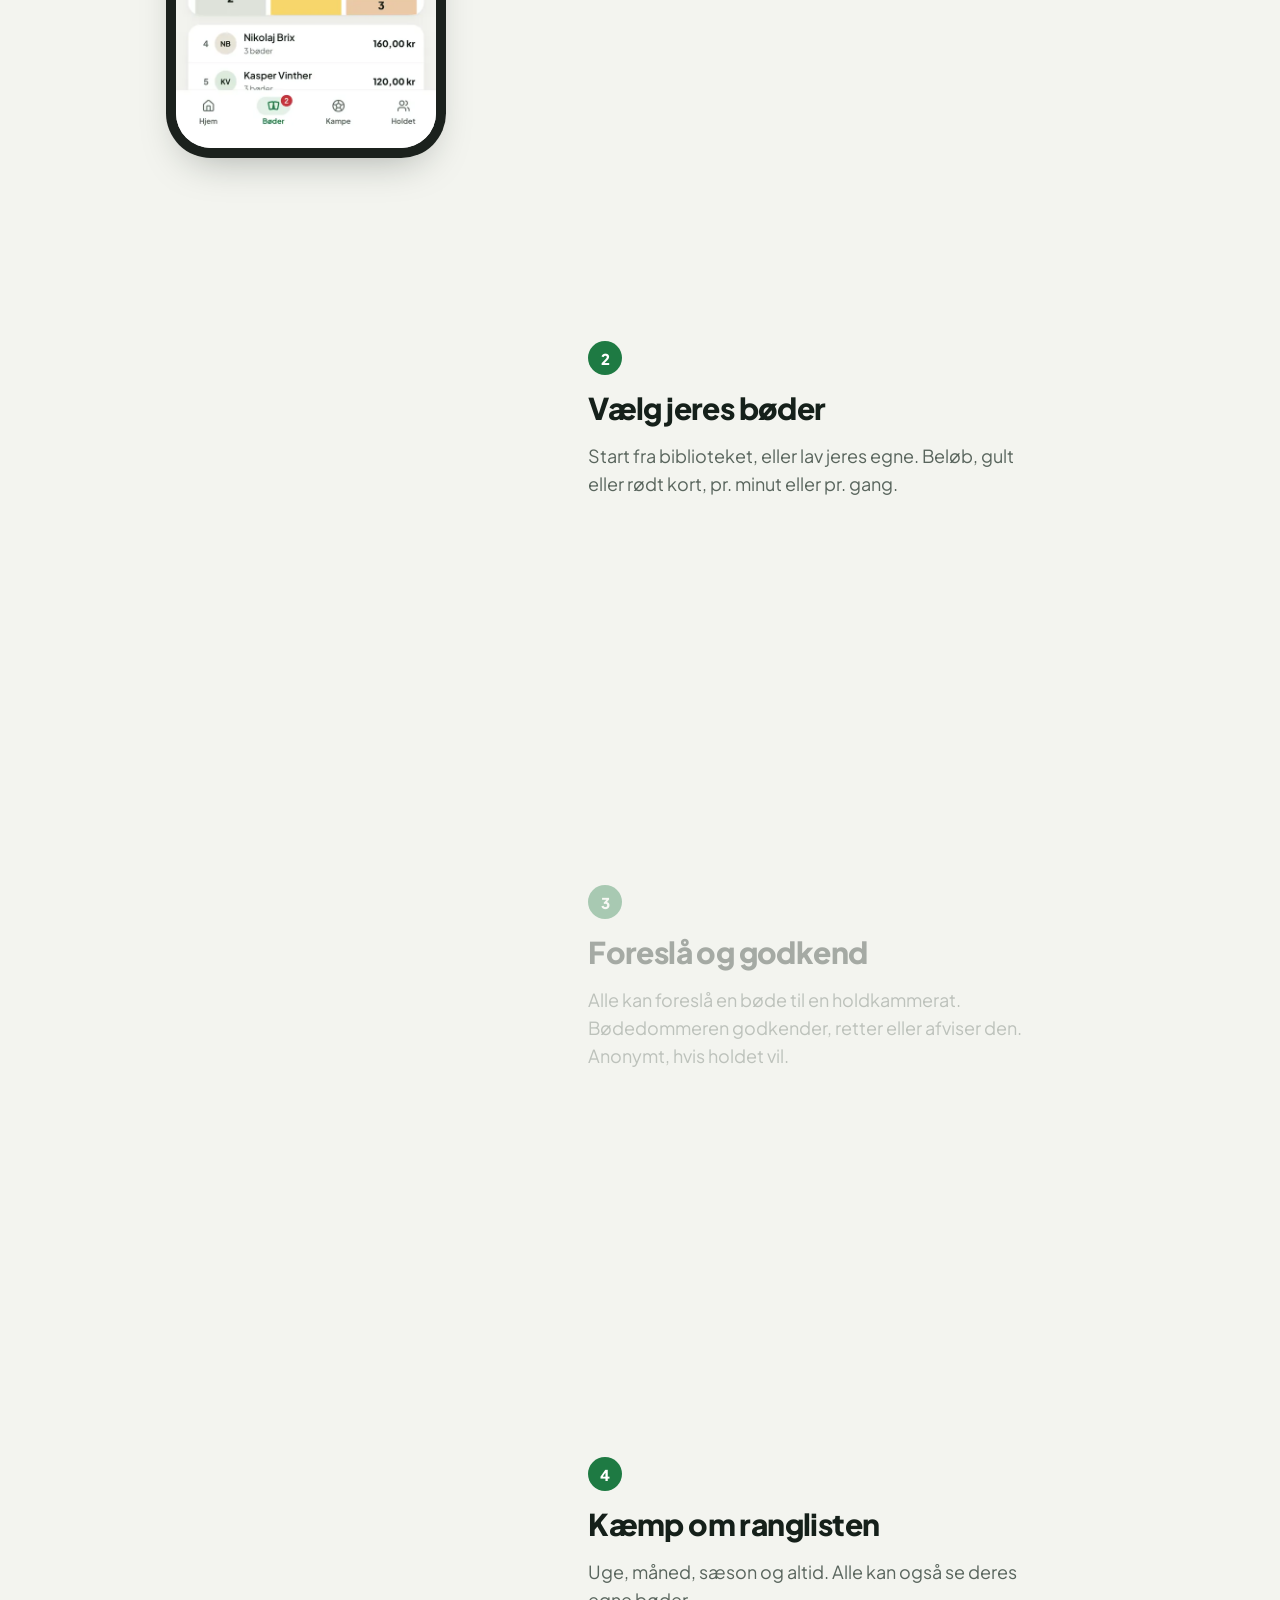
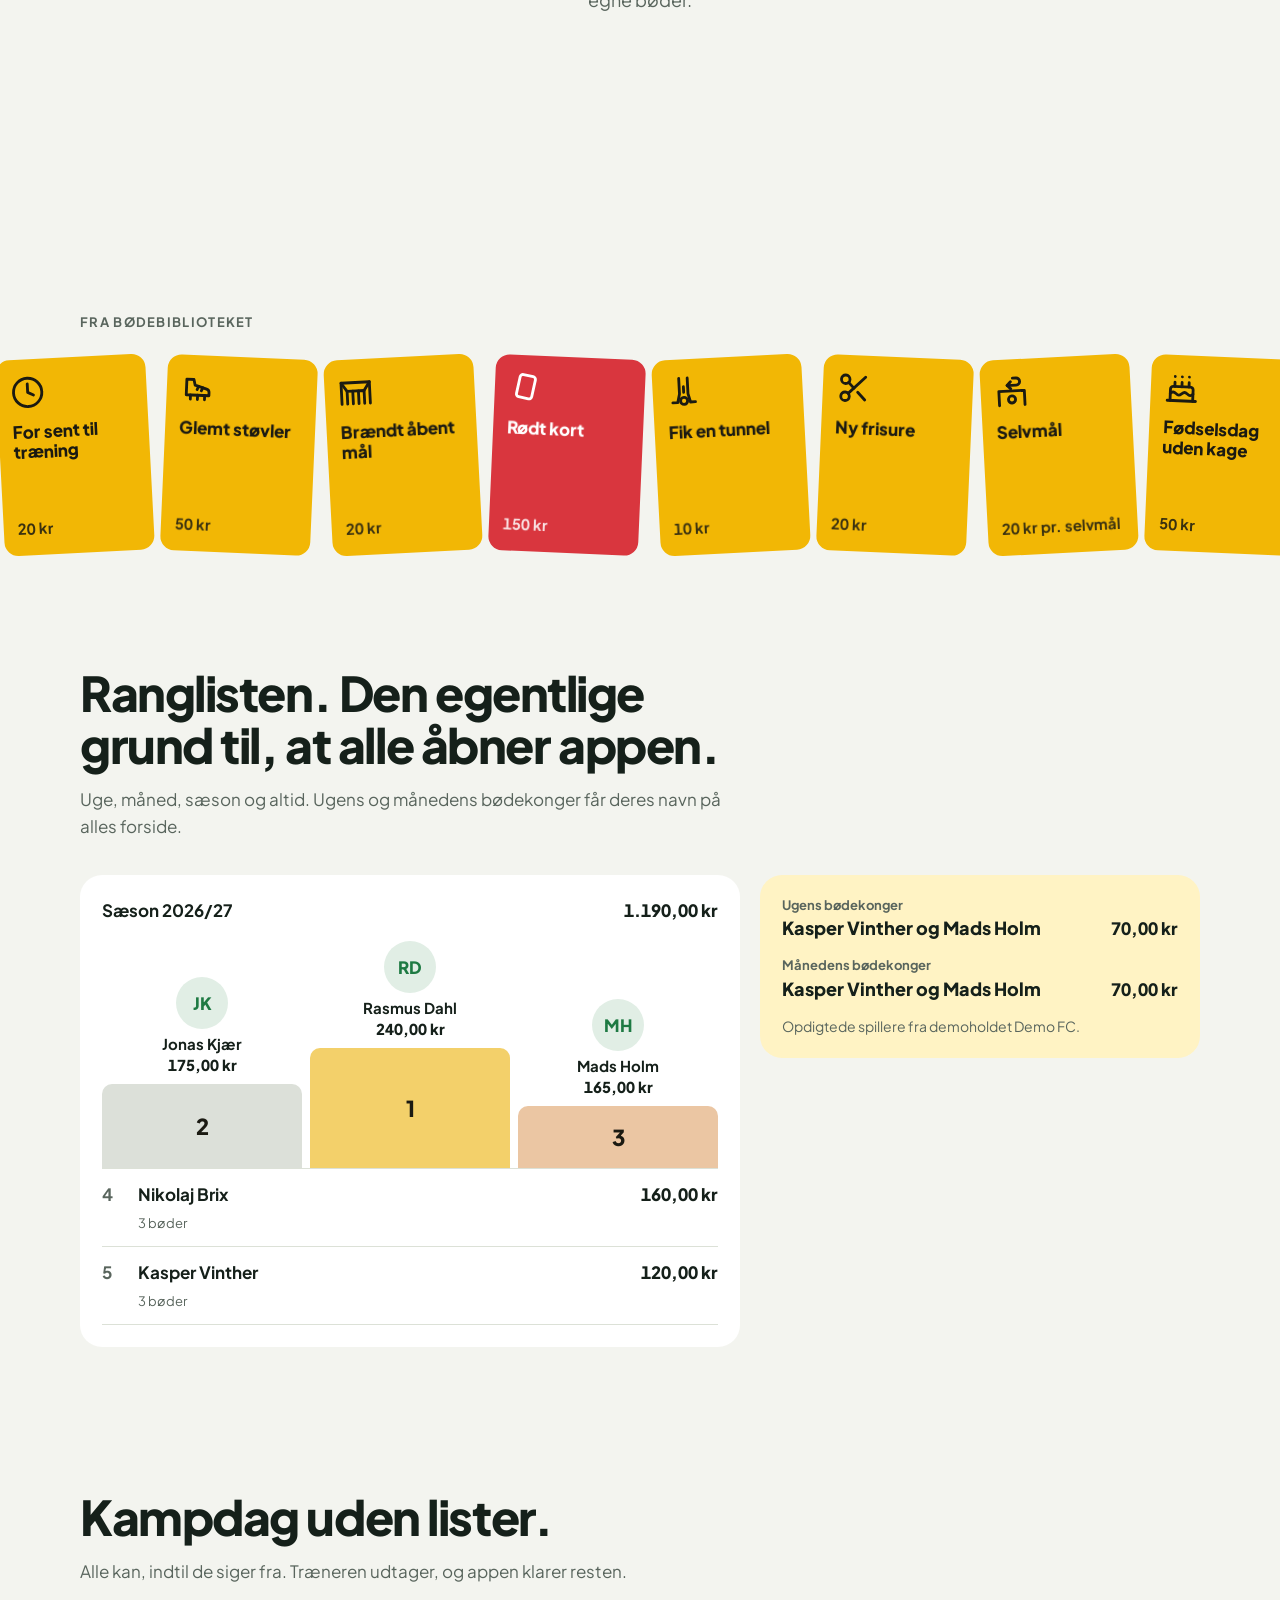
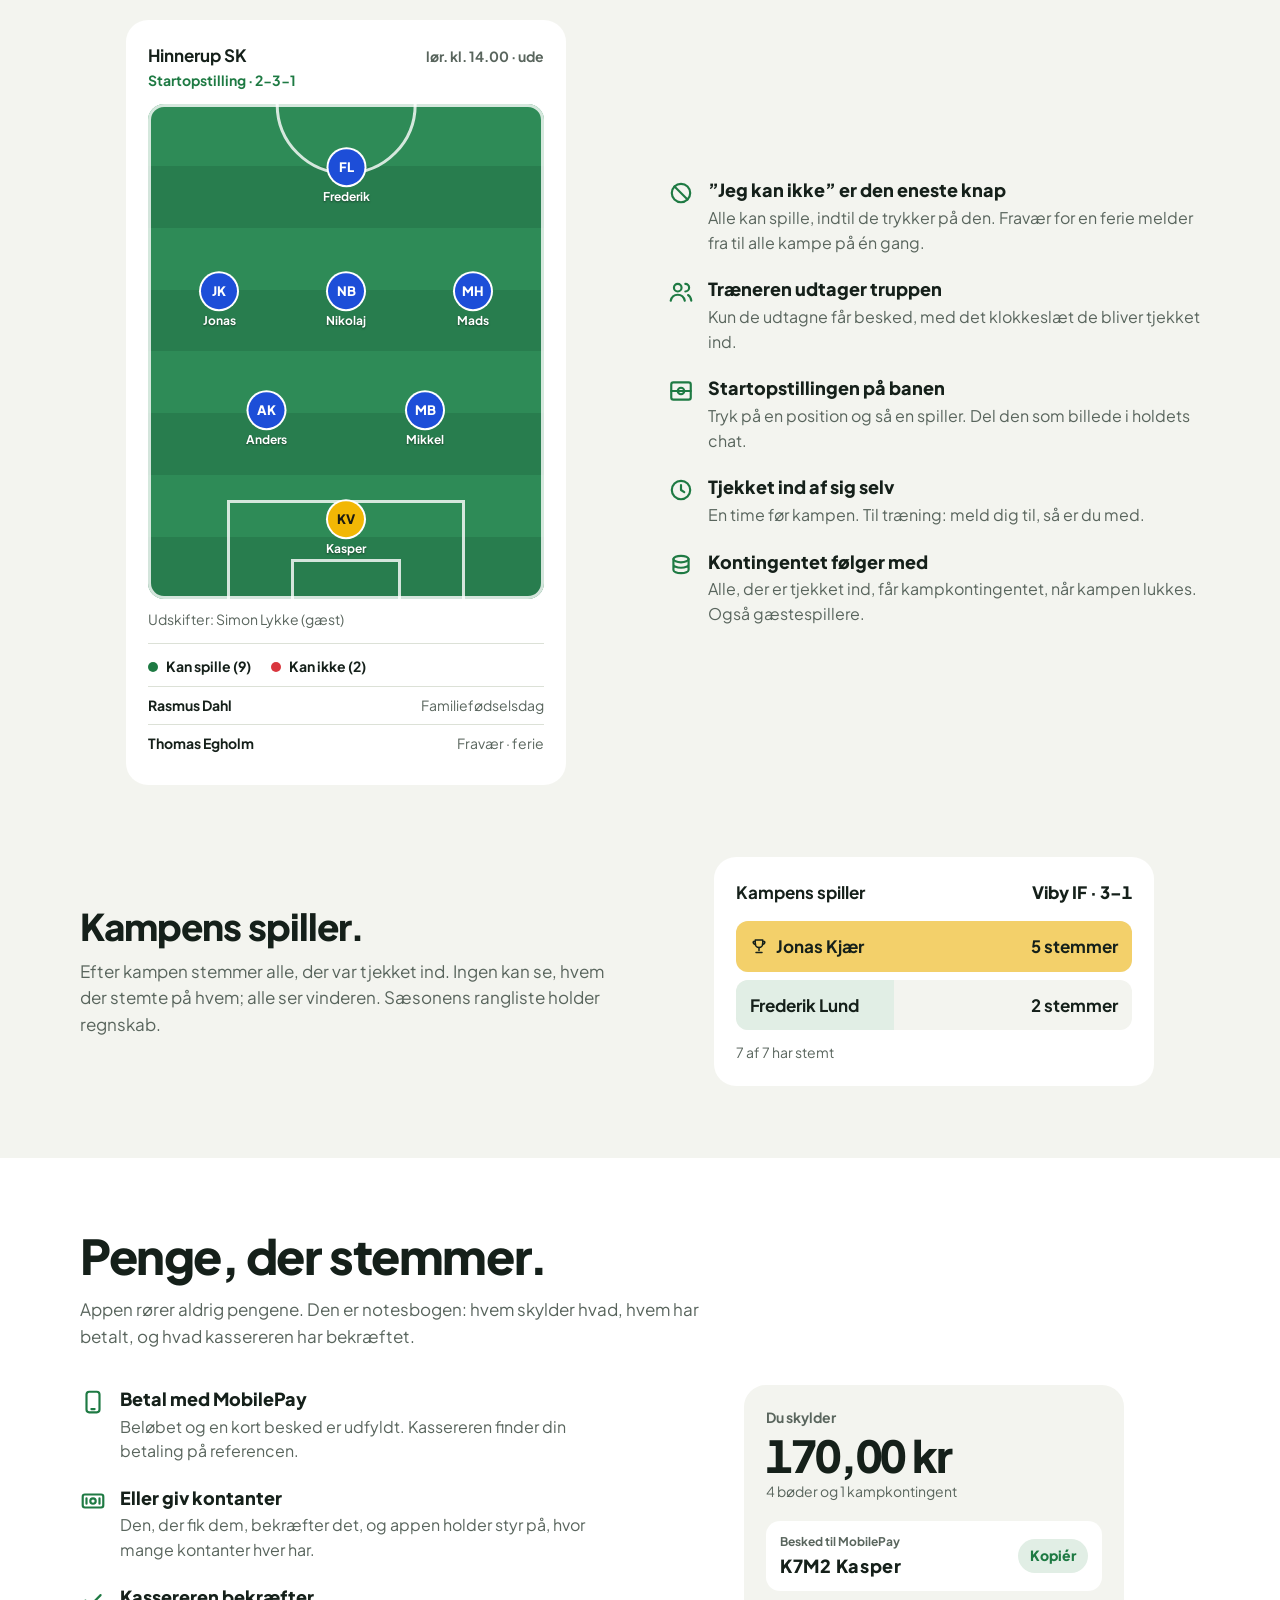
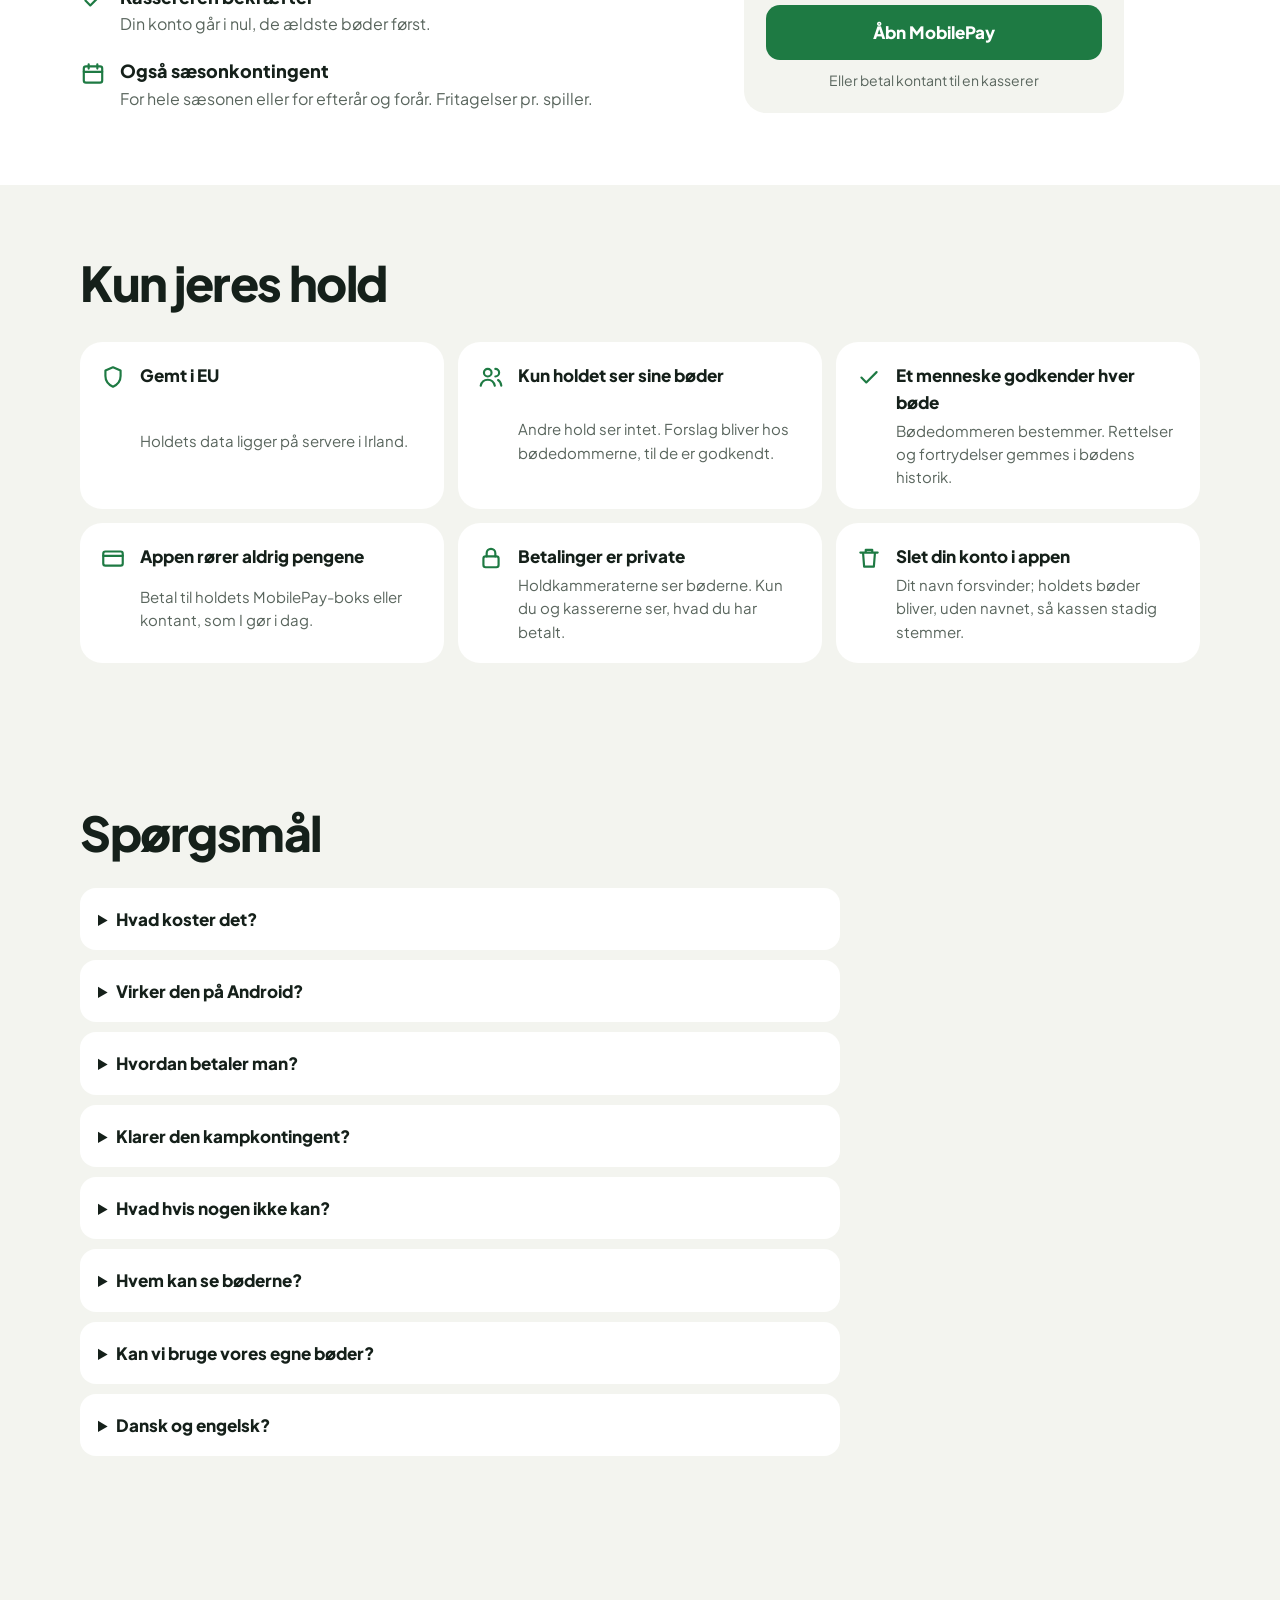
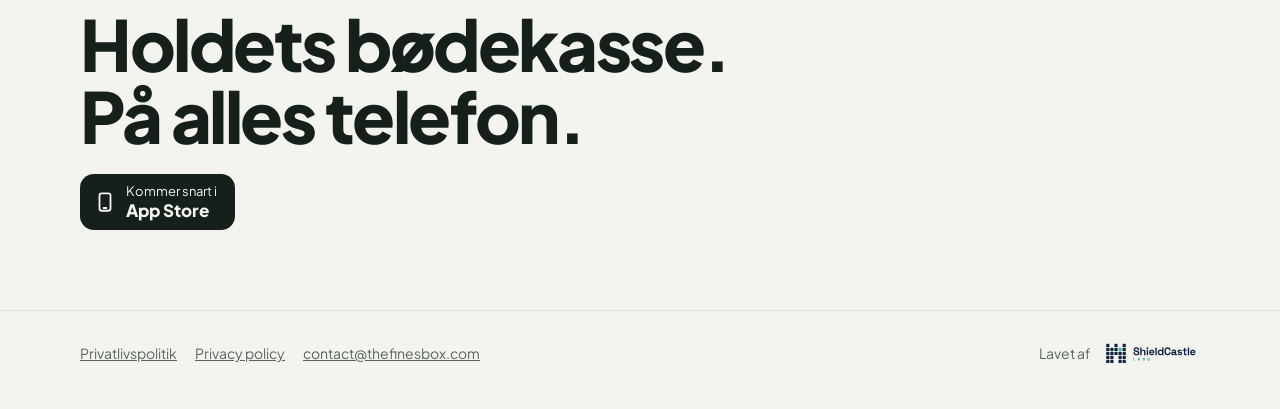
==== commit e814b314: "New front page: match day, player of the match, money; fine icons on the cards Co-Authored-By: Claud" ====
--- a/da/index.html
+++ b/da/index.html
@@ -3,8 +3,8 @@
 <head>
 <meta charset="utf-8">
 <meta name="viewport" content="width=device-width, initial-scale=1">
-<title>Klubkassen · Bøder til amatørfodboldhold</title>
-<meta name="description" content="Spillerne foreslår bøder til hinanden, bødedommeren godkender med ét tryk, og det hele lander på ranglisten. Til iPhone, på dansk og engelsk. Kommer snart i App Store.">
+<title>Klubkassen · Bøder og kampkontingent til amatørfodboldhold</title>
+<meta name="description" content="Bøder, kampkontingent, trup og startopstilling til amatørfodboldhold. Spillerne foreslår bøder, bødedommeren godkender, og det hele lander på ranglisten. Til iPhone, på dansk og engelsk.">
 <link rel="canonical" href="https://thefinesbox.com/da/">
 <link rel="alternate" hreflang="en" href="https://thefinesbox.com/">
 <link rel="alternate" hreflang="da" href="https://thefinesbox.com/da/">
@@ -12,7 +12,7 @@
 <meta property="og:type" content="website">
 <meta property="og:url" content="https://thefinesbox.com/da/">
 <meta property="og:title" content="Klubkassen: for sent igen? Det koster 20 kr.">
-<meta property="og:description" content="Spillerne foreslår bøder til hinanden, bødedommeren godkender med ét tryk, og det hele lander på ranglisten. Til iPhone, på dansk og engelsk. Kommer snart i App Store.">
+<meta property="og:description" content="Bøder, kampkontingent, trup og startopstilling til amatørfodboldhold. Spillerne foreslår bøder, bødedommeren godkender, og det hele lander på ranglisten. Til iPhone, på dansk og engelsk.">
 <meta property="og:image" content="https://thefinesbox.com/og-da.jpg">
 <meta property="og:image:width" content="1200">
 <meta property="og:image:height" content="630">
@@ -43,7 +43,7 @@
       <div>
         <p class="eyebrow">Holdets bødekasse til amatørfodbold</p>
         <h1>For sent igen? <em>Det koster 20 kr.</em></h1>
-        <p class="lede">Klubkassen holder styr på holdets bøder. <strong>Spillerne foreslår bøder til hinanden, bødedommeren godkender med ét tryk,</strong> og det hele lander på ranglisten.</p>
+        <p class="lede">Klubkassen holder styr på holdets bøder og kampkontingent. <strong>Spillerne foreslår bøder til hinanden, bødedommeren godkender med ét tryk,</strong> og det hele lander på ranglisten.</p>
         <div class="hero-actions">
           <span class="badge" role="img" aria-label="Kommer snart i App Store"><svg viewBox="0 0 24 24" fill="none" stroke="currentColor" stroke-width="2" stroke-linecap="round" aria-hidden="true"><rect x="6" y="2.5" width="12" height="19" rx="2.5"/><path d="M10.5 18.5h3"/></svg><span>Kommer snart i<b>App Store</b></span></span>
           <span class="small">Testes af de første hold lige nu.</span>
@@ -51,7 +51,7 @@
       </div>
 
       <div class="stage" role="group" aria-label="En foreslået bøde bliver godkendt, og ugens rangliste skifter">
-        <div class="deco-cards" aria-hidden="true"><span class="y"></span><span class="r"></span></div>
+        <div class="deco-cards" aria-hidden="true"><span class="y"><svg viewBox="0 0 24 24" fill="none" stroke="currentColor" stroke-width="2" stroke-linecap="round" stroke-linejoin="round" aria-hidden="true"><path d="M4 6h5l1 4 8.2 2.4a2.5 2.5 0 0 1 1.8 2.4V17H4z"/><path d="M7 17v3"/><path d="M12 17v3"/><path d="M17 17v3"/><path d="m12.5 10.8-1 2.2"/><path d="m15.5 11.6-1 2.2"/></svg></span><span class="r"><svg viewBox="0 0 24 24" fill="none" stroke="currentColor" stroke-width="2" stroke-linecap="round" stroke-linejoin="round" aria-hidden="true"><path d="M10 6v4"/><path d="M21 6a1 1 0 0 1 1 1v2a1 1 0 0 1-1 1h-5.675A7 7 0 1 1 9 6z"/></svg></span></div>
         <figure class="phone"><img src="/img/da-boeder-seneste.webp" width="540" height="1103" alt="Appens Seneste: de nyeste bøder med hvem der fik dem, bøden og beløbet."></figure>
         <div class="notice" id="notice" aria-live="polite">
           <span class="av" aria-hidden="true">MH</span>
@@ -125,8 +125,8 @@
   <section class="band" aria-label="Fra bødebiblioteket">
     <div class="wrap"><p class="band-label">Fra bødebiblioteket</p></div>
     <div class="band-track">
-      <div class="fcard"><b>For sent til træning</b><span>20 kr</span></div><div class="fcard"><b>Glemt støvler</b><span>50 kr</span></div><div class="fcard"><b>Brændt åbent mål</b><span>20 kr</span></div><div class="fcard red"><b>Rødt kort</b><span>150 kr</span></div><div class="fcard"><b>Fik en tunnel</b><span>10 kr</span></div><div class="fcard"><b>Ny frisure</b><span>20 kr</span></div><div class="fcard"><b>Selvmål</b><span>20 kr pr. selvmål</span></div><div class="fcard"><b>Fødselsdag uden kage</b><span>50 kr</span></div><div class="fcard"><b>Mobilen ringede under taktikmødet</b><span>25 kr</span></div><div class="fcard red"><b>Udeblevet fra kamp uden afbud</b><span>200 kr</span></div><div class="fcard"><b>Kaldte træneren mor eller far</b><span>20 kr</span></div><div class="fcard"><b>Sur over at blive skiftet ud</b><span>20 kr</span></div><div class="fcard"><b>For sent til mødetid</b><span>10 kr pr. minut</span></div><div class="fcard"><b>Ramte træneren med bolden</b><span>20 kr</span></div><div class="fcard"><b>Glemte en holdkammerats navn</b><span>10 kr</span></div>
-      <div class="fcard" aria-hidden="true"><b>For sent til træning</b><span>20 kr</span></div><div class="fcard" aria-hidden="true"><b>Glemt støvler</b><span>50 kr</span></div><div class="fcard" aria-hidden="true"><b>Brændt åbent mål</b><span>20 kr</span></div><div class="fcard red" aria-hidden="true"><b>Rødt kort</b><span>150 kr</span></div><div class="fcard" aria-hidden="true"><b>Fik en tunnel</b><span>10 kr</span></div><div class="fcard" aria-hidden="true"><b>Ny frisure</b><span>20 kr</span></div><div class="fcard" aria-hidden="true"><b>Selvmål</b><span>20 kr pr. selvmål</span></div><div class="fcard" aria-hidden="true"><b>Fødselsdag uden kage</b><span>50 kr</span></div><div class="fcard" aria-hidden="true"><b>Mobilen ringede under taktikmødet</b><span>25 kr</span></div><div class="fcard red" aria-hidden="true"><b>Udeblevet fra kamp uden afbud</b><span>200 kr</span></div><div class="fcard" aria-hidden="true"><b>Kaldte træneren mor eller far</b><span>20 kr</span></div><div class="fcard" aria-hidden="true"><b>Sur over at blive skiftet ud</b><span>20 kr</span></div><div class="fcard" aria-hidden="true"><b>For sent til mødetid</b><span>10 kr pr. minut</span></div><div class="fcard" aria-hidden="true"><b>Ramte træneren med bolden</b><span>20 kr</span></div><div class="fcard" aria-hidden="true"><b>Glemte en holdkammerats navn</b><span>10 kr</span></div>
+      <div class="fcard"><svg viewBox="0 0 24 24" fill="none" stroke="currentColor" stroke-width="2" stroke-linecap="round" stroke-linejoin="round" aria-hidden="true"><circle cx="12" cy="12" r="10"/><path d="M12 6v6l4 2"/></svg><b>For sent til træning</b><span>20 kr</span></div><div class="fcard"><svg viewBox="0 0 24 24" fill="none" stroke="currentColor" stroke-width="2" stroke-linecap="round" stroke-linejoin="round" aria-hidden="true"><path d="M4 6h5l1 4 8.2 2.4a2.5 2.5 0 0 1 1.8 2.4V17H4z"/><path d="M7 17v3"/><path d="M12 17v3"/><path d="M17 17v3"/><path d="m12.5 10.8-1 2.2"/><path d="m15.5 11.6-1 2.2"/></svg><b>Glemt støvler</b><span>50 kr</span></div><div class="fcard"><svg viewBox="0 0 24 24" fill="none" stroke="currentColor" stroke-width="2" stroke-linecap="round" stroke-linejoin="round" aria-hidden="true"><path d="M2 20V5h20v15"/><path d="M6 20v-9h12v9"/><path d="m2 5 4 6"/><path d="m22 5-4 6"/><path d="M10 11v9"/><path d="M14 11v9"/></svg><b>Brændt åbent mål</b><span>20 kr</span></div><div class="fcard red"><svg viewBox="0 0 24 24" fill="none" stroke="currentColor" stroke-width="2" stroke-linecap="round" stroke-linejoin="round" aria-hidden="true"><rect x="6.5" y="3" width="11" height="16" rx="2" transform="rotate(10 12 11)"/></svg><b>Rødt kort</b><span>150 kr</span></div><div class="fcard"><svg viewBox="0 0 24 24" fill="none" stroke="currentColor" stroke-width="2" stroke-linecap="round" stroke-linejoin="round" aria-hidden="true"><path d="M9 2v11l-1.5 6H4"/><path d="M15 2v11l1.5 6H20"/><circle cx="12" cy="18" r="2.5"/><path d="M12 8v4"/></svg><b>Fik en tunnel</b><span>10 kr</span></div><div class="fcard"><svg viewBox="0 0 24 24" fill="none" stroke="currentColor" stroke-width="2" stroke-linecap="round" stroke-linejoin="round" aria-hidden="true"><circle cx="6" cy="6" r="3"/><path d="M8.12 8.12 12 12"/><path d="M20 4 8.12 15.88"/><circle cx="6" cy="18" r="3"/><path d="M14.8 14.8 20 20"/></svg><b>Ny frisure</b><span>20 kr</span></div><div class="fcard"><svg viewBox="0 0 24 24" fill="none" stroke="currentColor" stroke-width="2" stroke-linecap="round" stroke-linejoin="round" aria-hidden="true"><path d="M3 21V11h18v10"/><circle cx="12" cy="17" r="2.5"/><path d="M9 7h6.5a2.5 2.5 0 0 0 0-5H13"/><path d="m11.5 4.5-2.5 2.5 2.5 2.5"/></svg><b>Selvmål</b><span>20 kr pr. selvmål</span></div><div class="fcard"><svg viewBox="0 0 24 24" fill="none" stroke="currentColor" stroke-width="2" stroke-linecap="round" stroke-linejoin="round" aria-hidden="true"><path d="M20 21v-8a2 2 0 0 0-2-2H6a2 2 0 0 0-2 2v8"/><path d="M4 16s.5-1 2-1 2.5 2 4 2 2.5-2 4-2 2.5 2 4 2 2-1 2-1"/><path d="M2 21h20"/><path d="M7 8v3"/><path d="M12 8v3"/><path d="M17 8v3"/><path d="M7 4h.01"/><path d="M12 4h.01"/><path d="M17 4h.01"/></svg><b>Fødselsdag uden kage</b><span>50 kr</span></div><div class="fcard"><svg viewBox="0 0 24 24" fill="none" stroke="currentColor" stroke-width="2" stroke-linecap="round" stroke-linejoin="round" aria-hidden="true"><rect width="14" height="20" x="5" y="2" rx="2" ry="2"/><path d="M12 18h.01"/></svg><b>Mobilen ringede under taktikmødet</b><span>25 kr</span></div><div class="fcard red"><svg viewBox="0 0 24 24" fill="none" stroke="currentColor" stroke-width="2" stroke-linecap="round" stroke-linejoin="round" aria-hidden="true"><path d="M16 21v-2a4 4 0 0 0-4-4H6a4 4 0 0 0-4 4v2"/><circle cx="9" cy="7" r="4"/><path d="m17 8 5 5"/><path d="m22 8-5 5"/></svg><b>Udeblevet fra kamp uden afbud</b><span>200 kr</span></div><div class="fcard"><svg viewBox="0 0 24 24" fill="none" stroke="currentColor" stroke-width="2" stroke-linecap="round" stroke-linejoin="round" aria-hidden="true"><path d="M10 16c.5.3 1.2.5 2 .5s1.5-.2 2-.5"/><path d="M15 12h.01"/><path d="M19.38 6.813A9 9 0 0 1 20.8 10.2a2 2 0 0 1 0 3.6 9 9 0 0 1-17.6 0 2 2 0 0 1 0-3.6A9 9 0 0 1 12 3c2 0 3.5 1.1 3.5 2.5s-.9 2.5-2 2.5c-.8 0-1.5-.4-1.5-1"/><path d="M9 12h.01"/></svg><b>Kaldte træneren mor eller far</b><span>20 kr</span></div><div class="fcard"><svg viewBox="0 0 24 24" fill="none" stroke="currentColor" stroke-width="2" stroke-linecap="round" stroke-linejoin="round" aria-hidden="true"><path d="M9 18.12 10 14H4.17a2 2 0 0 1-1.92-2.56l2.33-8A2 2 0 0 1 6.5 2H20a2 2 0 0 1 2 2v8a2 2 0 0 1-2 2h-2.76a2 2 0 0 0-1.79 1.11L12 22a3.13 3.13 0 0 1-3-3.88Z"/><path d="M17 14V2"/></svg><b>Sur over at blive skiftet ud</b><span>20 kr</span></div><div class="fcard"><svg viewBox="0 0 24 24" fill="none" stroke="currentColor" stroke-width="2" stroke-linecap="round" stroke-linejoin="round" aria-hidden="true"><path d="M10 2h4"/><path d="m12 14 3-3"/><circle cx="12" cy="14" r="8"/></svg><b>For sent til mødetid</b><span>10 kr pr. minut</span></div><div class="fcard"><svg viewBox="0 0 24 24" fill="none" stroke="currentColor" stroke-width="2" stroke-linecap="round" stroke-linejoin="round" aria-hidden="true"><circle cx="12" cy="12" r="10"/><path d="m12 7 4.5 3.3-1.7 5.2H9.2l-1.7-5.2z"/><path d="M12 2v5"/><path d="m21.5 9.5-5 .8"/><path d="m18 20.5-3.2-5"/><path d="m6 20.5 3.2-5"/><path d="m2.5 9.5 5 .8"/></svg><b>Ramte træneren med bolden</b><span>20 kr</span></div><div class="fcard"><svg viewBox="0 0 24 24" fill="none" stroke="currentColor" stroke-width="2" stroke-linecap="round" stroke-linejoin="round" aria-hidden="true"><path d="M12 18V5"/><path d="M15 13a4.17 4.17 0 0 1-3-4 4.17 4.17 0 0 1-3 4"/><path d="M17.707 6.294A3 3 0 1 0 12 5a3 3 0 1 0-5.707 1.294"/><path d="M17.996 5.125a4 4 0 0 1 2.526 5.77"/><path d="M18 18a4 4 0 0 0 2-7.465"/><path d="M19.967 17.482a4 4 0 1 1-7.967.517 4 4 0 1 1-7.967-.517"/><path d="M6 18a4 4 0 0 1-2-7.465"/><path d="M6.004 5.125a4 4 0 0 0-2.526 5.77"/></svg><b>Glemte en holdkammerats navn</b><span>10 kr</span></div>
+      <div class="fcard" aria-hidden="true"><svg viewBox="0 0 24 24" fill="none" stroke="currentColor" stroke-width="2" stroke-linecap="round" stroke-linejoin="round" aria-hidden="true"><circle cx="12" cy="12" r="10"/><path d="M12 6v6l4 2"/></svg><b>For sent til træning</b><span>20 kr</span></div><div class="fcard" aria-hidden="true"><svg viewBox="0 0 24 24" fill="none" stroke="currentColor" stroke-width="2" stroke-linecap="round" stroke-linejoin="round" aria-hidden="true"><path d="M4 6h5l1 4 8.2 2.4a2.5 2.5 0 0 1 1.8 2.4V17H4z"/><path d="M7 17v3"/><path d="M12 17v3"/><path d="M17 17v3"/><path d="m12.5 10.8-1 2.2"/><path d="m15.5 11.6-1 2.2"/></svg><b>Glemt støvler</b><span>50 kr</span></div><div class="fcard" aria-hidden="true"><svg viewBox="0 0 24 24" fill="none" stroke="currentColor" stroke-width="2" stroke-linecap="round" stroke-linejoin="round" aria-hidden="true"><path d="M2 20V5h20v15"/><path d="M6 20v-9h12v9"/><path d="m2 5 4 6"/><path d="m22 5-4 6"/><path d="M10 11v9"/><path d="M14 11v9"/></svg><b>Brændt åbent mål</b><span>20 kr</span></div><div class="fcard red" aria-hidden="true"><svg viewBox="0 0 24 24" fill="none" stroke="currentColor" stroke-width="2" stroke-linecap="round" stroke-linejoin="round" aria-hidden="true"><rect x="6.5" y="3" width="11" height="16" rx="2" transform="rotate(10 12 11)"/></svg><b>Rødt kort</b><span>150 kr</span></div><div class="fcard" aria-hidden="true"><svg viewBox="0 0 24 24" fill="none" stroke="currentColor" stroke-width="2" stroke-linecap="round" stroke-linejoin="round" aria-hidden="true"><path d="M9 2v11l-1.5 6H4"/><path d="M15 2v11l1.5 6H20"/><circle cx="12" cy="18" r="2.5"/><path d="M12 8v4"/></svg><b>Fik en tunnel</b><span>10 kr</span></div><div class="fcard" aria-hidden="true"><svg viewBox="0 0 24 24" fill="none" stroke="currentColor" stroke-width="2" stroke-linecap="round" stroke-linejoin="round" aria-hidden="true"><circle cx="6" cy="6" r="3"/><path d="M8.12 8.12 12 12"/><path d="M20 4 8.12 15.88"/><circle cx="6" cy="18" r="3"/><path d="M14.8 14.8 20 20"/></svg><b>Ny frisure</b><span>20 kr</span></div><div class="fcard" aria-hidden="true"><svg viewBox="0 0 24 24" fill="none" stroke="currentColor" stroke-width="2" stroke-linecap="round" stroke-linejoin="round" aria-hidden="true"><path d="M3 21V11h18v10"/><circle cx="12" cy="17" r="2.5"/><path d="M9 7h6.5a2.5 2.5 0 0 0 0-5H13"/><path d="m11.5 4.5-2.5 2.5 2.5 2.5"/></svg><b>Selvmål</b><span>20 kr pr. selvmål</span></div><div class="fcard" aria-hidden="true"><svg viewBox="0 0 24 24" fill="none" stroke="currentColor" stroke-width="2" stroke-linecap="round" stroke-linejoin="round" aria-hidden="true"><path d="M20 21v-8a2 2 0 0 0-2-2H6a2 2 0 0 0-2 2v8"/><path d="M4 16s.5-1 2-1 2.5 2 4 2 2.5-2 4-2 2.5 2 4 2 2-1 2-1"/><path d="M2 21h20"/><path d="M7 8v3"/><path d="M12 8v3"/><path d="M17 8v3"/><path d="M7 4h.01"/><path d="M12 4h.01"/><path d="M17 4h.01"/></svg><b>Fødselsdag uden kage</b><span>50 kr</span></div><div class="fcard" aria-hidden="true"><svg viewBox="0 0 24 24" fill="none" stroke="currentColor" stroke-width="2" stroke-linecap="round" stroke-linejoin="round" aria-hidden="true"><rect width="14" height="20" x="5" y="2" rx="2" ry="2"/><path d="M12 18h.01"/></svg><b>Mobilen ringede under taktikmødet</b><span>25 kr</span></div><div class="fcard red" aria-hidden="true"><svg viewBox="0 0 24 24" fill="none" stroke="currentColor" stroke-width="2" stroke-linecap="round" stroke-linejoin="round" aria-hidden="true"><path d="M16 21v-2a4 4 0 0 0-4-4H6a4 4 0 0 0-4 4v2"/><circle cx="9" cy="7" r="4"/><path d="m17 8 5 5"/><path d="m22 8-5 5"/></svg><b>Udeblevet fra kamp uden afbud</b><span>200 kr</span></div><div class="fcard" aria-hidden="true"><svg viewBox="0 0 24 24" fill="none" stroke="currentColor" stroke-width="2" stroke-linecap="round" stroke-linejoin="round" aria-hidden="true"><path d="M10 16c.5.3 1.2.5 2 .5s1.5-.2 2-.5"/><path d="M15 12h.01"/><path d="M19.38 6.813A9 9 0 0 1 20.8 10.2a2 2 0 0 1 0 3.6 9 9 0 0 1-17.6 0 2 2 0 0 1 0-3.6A9 9 0 0 1 12 3c2 0 3.5 1.1 3.5 2.5s-.9 2.5-2 2.5c-.8 0-1.5-.4-1.5-1"/><path d="M9 12h.01"/></svg><b>Kaldte træneren mor eller far</b><span>20 kr</span></div><div class="fcard" aria-hidden="true"><svg viewBox="0 0 24 24" fill="none" stroke="currentColor" stroke-width="2" stroke-linecap="round" stroke-linejoin="round" aria-hidden="true"><path d="M9 18.12 10 14H4.17a2 2 0 0 1-1.92-2.56l2.33-8A2 2 0 0 1 6.5 2H20a2 2 0 0 1 2 2v8a2 2 0 0 1-2 2h-2.76a2 2 0 0 0-1.79 1.11L12 22a3.13 3.13 0 0 1-3-3.88Z"/><path d="M17 14V2"/></svg><b>Sur over at blive skiftet ud</b><span>20 kr</span></div><div class="fcard" aria-hidden="true"><svg viewBox="0 0 24 24" fill="none" stroke="currentColor" stroke-width="2" stroke-linecap="round" stroke-linejoin="round" aria-hidden="true"><path d="M10 2h4"/><path d="m12 14 3-3"/><circle cx="12" cy="14" r="8"/></svg><b>For sent til mødetid</b><span>10 kr pr. minut</span></div><div class="fcard" aria-hidden="true"><svg viewBox="0 0 24 24" fill="none" stroke="currentColor" stroke-width="2" stroke-linecap="round" stroke-linejoin="round" aria-hidden="true"><circle cx="12" cy="12" r="10"/><path d="m12 7 4.5 3.3-1.7 5.2H9.2l-1.7-5.2z"/><path d="M12 2v5"/><path d="m21.5 9.5-5 .8"/><path d="m18 20.5-3.2-5"/><path d="m6 20.5 3.2-5"/><path d="m2.5 9.5 5 .8"/></svg><b>Ramte træneren med bolden</b><span>20 kr</span></div><div class="fcard" aria-hidden="true"><svg viewBox="0 0 24 24" fill="none" stroke="currentColor" stroke-width="2" stroke-linecap="round" stroke-linejoin="round" aria-hidden="true"><path d="M12 18V5"/><path d="M15 13a4.17 4.17 0 0 1-3-4 4.17 4.17 0 0 1-3 4"/><path d="M17.707 6.294A3 3 0 1 0 12 5a3 3 0 1 0-5.707 1.294"/><path d="M17.996 5.125a4 4 0 0 1 2.526 5.77"/><path d="M18 18a4 4 0 0 0 2-7.465"/><path d="M19.967 17.482a4 4 0 1 1-7.967.517 4 4 0 1 1-7.967-.517"/><path d="M6 18a4 4 0 0 1-2-7.465"/><path d="M6.004 5.125a4 4 0 0 0-2.526 5.77"/></svg><b>Glemte en holdkammerats navn</b><span>10 kr</span></div>
     </div>
   </section>
 
@@ -156,6 +156,83 @@
     </div>
   </section>
 
+  <section class="section" id="match-day" aria-labelledby="md">
+    <div class="wrap">
+      <h2 id="md">Kampdag uden lister.</h2>
+      <p class="intro">Alle kan, indtil de siger fra. Træneren udtager, og appen klarer resten.</p>
+      <div class="feature-grid">
+        <div class="panel matchcard" role="img" aria-label="En kommende kamp mod Hinnerup SK: startopstillingen 2-3-1 på banen og to spillere, der ikke kan.">
+          <div class="panel-head"><span>Hinnerup SK</span><span class="when">lør. kl. 14.00 · ude</span></div>
+          <p class="shape">Startopstilling · 2-3-1</p>
+          <div class="pitch">
+            <span class="box"></span><span class="spot"></span>
+            <span class="pl" style="left:50%;top:86%"><i class="gk">KV</i>Kasper</span>
+            <span class="pl" style="left:30%;top:64%"><i>AK</i>Anders</span>
+            <span class="pl" style="left:70%;top:64%"><i>MB</i>Mikkel</span>
+            <span class="pl" style="left:18%;top:40%"><i>JK</i>Jonas</span>
+            <span class="pl" style="left:50%;top:40%"><i>NB</i>Nikolaj</span>
+            <span class="pl" style="left:82%;top:40%"><i>MH</i>Mads</span>
+            <span class="pl" style="left:50%;top:15%"><i>FL</i>Frederik</span>
+          </div>
+          <p class="bench">Udskifter: Simon Lykke (gæst)</p>
+          <div class="avail">
+            <p><span class="dot ok"></span>Kan spille (9)</p>
+            <p><span class="dot no"></span>Kan ikke (2)</p>
+            <ul>
+              <li><b>Rasmus Dahl</b><span>Familiefødselsdag</span></li>
+              <li><b>Thomas Egholm</b><span>Fravær · ferie</span></li>
+            </ul>
+          </div>
+        </div>
+        <ul class="feats">
+          <li><svg viewBox="0 0 24 24" fill="none" stroke="currentColor" stroke-width="2" stroke-linecap="round" stroke-linejoin="round" aria-hidden="true"><circle cx="12" cy="12" r="8.5"/><path d="M6 6l12 12"/></svg><b>”Jeg kan ikke” er den eneste knap</b><p>Alle kan spille, indtil de trykker på den. Fravær for en ferie melder fra til alle kampe på én gang.</p></li>
+          <li><svg viewBox="0 0 24 24" fill="none" stroke="currentColor" stroke-width="2" stroke-linecap="round" stroke-linejoin="round" aria-hidden="true"><circle cx="9" cy="8" r="3.5"/><path d="M2.5 20c.8-3.5 3.3-5.5 6.5-5.5s5.7 2 6.5 5.5"/><path d="M16 4.5a3.5 3.5 0 0 1 0 7M18.5 14.8c1.6.9 2.6 2.6 3 5.2"/></svg><b>Træneren udtager truppen</b><p>Kun de udtagne får besked, med det klokkeslæt de bliver tjekket ind.</p></li>
+          <li><svg viewBox="0 0 24 24" fill="none" stroke="currentColor" stroke-width="2" stroke-linecap="round" stroke-linejoin="round" aria-hidden="true"><rect x="3" y="4" width="18" height="16" rx="2"/><path d="M3 12h18"/><circle cx="12" cy="12" r="3"/></svg><b>Startopstillingen på banen</b><p>Tryk på en position og så en spiller. Del den som billede i holdets chat.</p></li>
+          <li><svg viewBox="0 0 24 24" fill="none" stroke="currentColor" stroke-width="2" stroke-linecap="round" stroke-linejoin="round" aria-hidden="true"><circle cx="12" cy="12" r="8.5"/><path d="M12 7.5V12l3 2"/></svg><b>Tjekket ind af sig selv</b><p>En time før kampen. Til træning: meld dig til, så er du med.</p></li>
+          <li><svg viewBox="0 0 24 24" fill="none" stroke="currentColor" stroke-width="2" stroke-linecap="round" stroke-linejoin="round" aria-hidden="true"><ellipse cx="12" cy="6.5" rx="7" ry="3"/><path d="M5 6.5v5c0 1.7 3.1 3 7 3s7-1.3 7-3v-5M5 11.5v5c0 1.7 3.1 3 7 3s7-1.3 7-3v-5"/></svg><b>Kontingentet følger med</b><p>Alle, der er tjekket ind, får kampkontingentet, når kampen lukkes. Også gæstespillere.</p></li>
+        </ul>
+      </div>
+
+      <div class="motm-grid">
+        <div>
+          <h3>Kampens spiller.</h3>
+          <p>Efter kampen stemmer alle, der var tjekket ind. Ingen kan se, hvem der stemte på hvem; alle ser vinderen. Sæsonens rangliste holder regnskab.</p>
+        </div>
+        <div class="panel motm" role="img" aria-label="Kampens spiller mod Viby IF: Jonas Kjær med 5 stemmer, Frederik Lund med 2.">
+          <div class="panel-head"><span>Kampens spiller</span><span class="num">Viby IF · 3–1</span></div>
+          <ul>
+            <li class="win"><span class="who"><svg viewBox="0 0 24 24" fill="none" stroke="currentColor" stroke-width="2" stroke-linecap="round" stroke-linejoin="round" aria-hidden="true"><path d="M7 4h10v5a5 5 0 0 1-10 0z"/><path d="M7 6H4.5a2.5 2.5 0 0 0 3 3.5M17 6h2.5a2.5 2.5 0 0 1-3 3.5M12 14v4M8 20.5h8"/></svg>Jonas Kjær</span><span class="num">5 stemmer</span><span class="bar" style="--w:100%"></span></li>
+            <li><span class="who">Frederik Lund</span><span class="num">2 stemmer</span><span class="bar" style="--w:40%"></span></li>
+          </ul>
+          <p class="small">7 af 7 har stemt</p>
+        </div>
+      </div>
+    </div>
+  </section>
+
+  <section class="section money" aria-labelledby="money">
+    <div class="wrap">
+      <h2 id="money">Penge, der stemmer.</h2>
+      <p class="intro">Appen rører aldrig pengene. Den er notesbogen: hvem skylder hvad, hvem har betalt, og hvad kassereren har bekræftet.</p>
+      <div class="feature-grid flip">
+        <div class="panel paycard" role="img" aria-label="Betal-skærmen: du skylder 170,00 kr, beskeden til MobilePay og knappen Åbn MobilePay.">
+          <p class="owe">Du skylder</p>
+          <p class="amount num">170,00 kr</p>
+          <p class="small">4 bøder og 1 kampkontingent</p>
+          <div class="ref"><span><small>Besked til MobilePay</small><b>K7M2 Kasper</b></span><span class="copy">Kopiér</span></div>
+          <p class="paybtn">Åbn MobilePay</p>
+          <p class="small alt">Eller betal kontant til en kasserer</p>
+        </div>
+        <ul class="feats">
+          <li><svg viewBox="0 0 24 24" fill="none" stroke="currentColor" stroke-width="2" stroke-linecap="round" stroke-linejoin="round" aria-hidden="true"><rect x="6" y="2.5" width="12" height="19" rx="2.5"/><path d="M10.5 18.5h3"/></svg><b>Betal med MobilePay</b><p>Beløbet og en kort besked er udfyldt. Kassereren finder din betaling på referencen.</p></li>
+          <li><svg viewBox="0 0 24 24" fill="none" stroke="currentColor" stroke-width="2" stroke-linecap="round" stroke-linejoin="round" aria-hidden="true"><rect x="2.5" y="6" width="19" height="12" rx="2"/><circle cx="12" cy="12" r="2.5"/><path d="M6 9.5v5M18 9.5v5"/></svg><b>Eller giv kontanter</b><p>Den, der fik dem, bekræfter det, og appen holder styr på, hvor mange kontanter hver har.</p></li>
+          <li><svg viewBox="0 0 24 24" fill="none" stroke="currentColor" stroke-width="2" stroke-linecap="round" stroke-linejoin="round" aria-hidden="true"><path d="M5 12.5l4.5 4.5L19 7.5"/></svg><b>Kassereren bekræfter</b><p>Din konto går i nul, de ældste bøder først.</p></li>
+          <li><svg viewBox="0 0 24 24" fill="none" stroke="currentColor" stroke-width="2" stroke-linecap="round" stroke-linejoin="round" aria-hidden="true"><rect x="3.5" y="5" width="17" height="15" rx="2"/><path d="M3.5 10h17M8 3v4M16 3v4"/></svg><b>Også sæsonkontingent</b><p>For hele sæsonen eller for efterår og forår. Fritagelser pr. spiller.</p></li>
+        </ul>
+      </div>
+    </div>
+  </section>
+
   <section class="section" aria-labelledby="trust">
     <div class="wrap">
       <h2 id="trust">Kun jeres hold</h2>
@@ -164,19 +241,9 @@
         <div class="tile"><svg viewBox="0 0 24 24" fill="none" stroke="currentColor" stroke-width="2" stroke-linecap="round" stroke-linejoin="round" aria-hidden="true"><circle cx="9" cy="8" r="3.5"/><path d="M2.5 20c.8-3.5 3.3-5.5 6.5-5.5s5.7 2 6.5 5.5"/><path d="M16 4.5a3.5 3.5 0 0 1 0 7M18.5 14.8c1.6.9 2.6 2.6 3 5.2"/></svg><b>Kun holdet ser sine bøder</b><p>Andre hold ser intet. Forslag bliver hos bødedommerne, til de er godkendt.</p></div>
         <div class="tile"><svg viewBox="0 0 24 24" fill="none" stroke="currentColor" stroke-width="2" stroke-linecap="round" stroke-linejoin="round" aria-hidden="true"><path d="M5 12.5l4.5 4.5L19 7.5"/></svg><b>Et menneske godkender hver bøde</b><p>Bødedommeren bestemmer. Rettelser og fortrydelser gemmes i bødens historik.</p></div>
         <div class="tile"><svg viewBox="0 0 24 24" fill="none" stroke="currentColor" stroke-width="2" stroke-linecap="round" stroke-linejoin="round" aria-hidden="true"><rect x="3" y="6" width="18" height="13" rx="2"/><path d="M3 10h18"/></svg><b>Appen rører aldrig pengene</b><p>Betal til holdets MobilePay-boks eller kontant, som I gør i dag.</p></div>
+        <div class="tile"><svg viewBox="0 0 24 24" fill="none" stroke="currentColor" stroke-width="2" stroke-linecap="round" stroke-linejoin="round" aria-hidden="true"><rect x="5" y="10.5" width="14" height="10" rx="2"/><path d="M8 10.5V7.5a4 4 0 0 1 8 0v3"/></svg><b>Betalinger er private</b><p>Holdkammeraterne ser bøderne. Kun du og kassererne ser, hvad du har betalt.</p></div>
         <div class="tile"><svg viewBox="0 0 24 24" fill="none" stroke="currentColor" stroke-width="2" stroke-linecap="round" stroke-linejoin="round" aria-hidden="true"><path d="M4 7h16M9 7V4.5h6V7M6.5 7l1 13h9l1-13"/></svg><b>Slet din konto i appen</b><p>Dit navn forsvinder; holdets bøder bliver, uden navnet, så kassen stadig stemmer.</p></div>
       </div>
-    </div>
-  </section>
-
-  <section class="section" aria-labelledby="later">
-    <div class="wrap">
-      <h2 id="later">Kommer senere</h2>
-      <ul class="later-list">
-        <li>Kampkontingent med check-in på kampdagen <span class="chip">Ikke klar endnu</span></li>
-        <li>Tilmelding og holdudtagelse <span class="chip">Ikke klar endnu</span></li>
-        <li>Afstemning om kampens spiller <span class="chip">Ikke klar endnu</span></li>
-      </ul>
     </div>
   </section>
 
@@ -184,11 +251,13 @@
     <div class="wrap">
       <h2 id="qs">Spørgsmål</h2>
       <div class="faq">
+        <details><summary>Hvad koster det?</summary><p>Ingenting. Klubkassen er gratis, uden reklamer og uden køb i appen.</p></details>
         <details><summary>Virker den på Android?</summary><p>Ikke endnu. iPhone kommer først; Android følger efter.</p></details>
-        <details><summary>Hvordan betaler man?</summary><p>Appen tager ikke imod penge. Spillerne betaler til holdets MobilePay-boks eller kontant, som i dag.</p></details>
-        <details><summary>Hvem kan se bøderne?</summary><p>Kun jeres hold. Godkendte bøder kan hele holdet se; et forslag ser kun bødedommerne og den, der foreslog det.</p></details>
+        <details><summary>Hvordan betaler man?</summary><p>Appen tager ikke imod penge. Spillerne betaler til holdets MobilePay-boks eller kontant, som i dag, og kassereren bekræfter det.</p></details>
+        <details><summary>Klarer den kampkontingent?</summary><p>Ja. Alle, der er tjekket ind, får kampkontingentet, når kampen lukkes. Også kontingent pr. træning og sæsonkontingent, med fritagelser pr. spiller.</p></details>
+        <details><summary>Hvad hvis nogen ikke kan?</summary><p>De trykker ”Jeg kan ikke” eller lægger deres fravær ind. Træneren ser det, når truppen udtages, og et sent afbud kan blive til et bødeforslag, hvis holdet vil.</p></details>
+        <details><summary>Hvem kan se bøderne?</summary><p>Kun jeres hold. Godkendte bøder kan hele holdet se; et forslag ser kun bødedommerne og den, der foreslog det. Betalinger er private.</p></details>
         <details><summary>Kan vi bruge vores egne bøder?</summary><p>Ja. Tag det, I kan lide, fra biblioteket med 48 bøder, ret beløbene, og skriv jeres egne.</p></details>
-        <details><summary>Kan en bøde fortrydes?</summary><p>Ja. Bødedommeren kan rette eller fortryde en bøde, og dens historik gemmer hvert skridt.</p></details>
         <details><summary>Dansk og engelsk?</summary><p>Begge. Hver spiller vælger sprog, og bibliotekets bøder vises på det.</p></details>
       </div>
     </div>
--- a/site.css
+++ b/site.css
@@ -80,6 +80,12 @@
 .deco-cards span { position: absolute; width: 46%; aspect-ratio: 5 / 7; border-radius: 26px; top: 10%; }
 .deco-cards .y { background: var(--yellow); left: 4%; transform: rotate(-12deg); }
 .deco-cards .r { background: var(--red); right: 4%; transform: rotate(12deg); }
+/* A fine icon on each big card, where the phone doesn't cover it: low on the yellow, high on the
+   red. Only on wide screens: below that the cards barely show beside the phone. */
+.deco-cards svg { display: none; position: absolute; width: 28%; height: auto; }
+@media (min-width: 1200px) { .deco-cards svg { display: block; } }
+.deco-cards .y svg { left: 6%; top: 46%; width: 24%; color: #1B1A12; opacity: 0.8; }
+.deco-cards .r svg { right: 9%; top: 7%; color: #FFFFFF; opacity: 0.9; }
 
 .phone {
   --pw: 250px;
@@ -212,7 +218,8 @@
 .fcard:nth-child(odd) { transform: rotate(-3deg); }
 .fcard:nth-child(even) { transform: rotate(2.5deg); }
 .fcard.red { background: var(--red); color: #FFFFFF; }
-.fcard b { font-size: 17px; line-height: 1.2; font-weight: 800; overflow-wrap: anywhere; hyphens: auto; }
+.fcard svg { flex: none; width: 34px; height: 34px; margin-bottom: 12px; }
+.fcard b { font-size: 17px; line-height: 1.2; font-weight: 800; overflow-wrap: anywhere; hyphens: auto; margin-bottom: auto; padding-bottom: 12px; }
 .fcard span { font-size: 15px; font-weight: 700; font-variant-numeric: tabular-nums; opacity: 0.85; }
 
 /* ---------- Leaderboard ---------- */
@@ -241,7 +248,89 @@
 .kings .k b { font-weight: 800; font-size: 18px; line-height: 1.25; }
 .kings .k .num { font-weight: 800; white-space: nowrap; }
 
-/* ---------- Trust, later, questions ---------- */
+/* ---------- Match day, player of the match, money ---------- */
+.feature-grid { margin-top: 36px; display: grid; gap: 32px; }
+@media (min-width: 900px) {
+  .feature-grid { grid-template-columns: 1fr 1fr; gap: 56px; align-items: center; }
+  .feature-grid.flip > .panel { order: 2; }
+}
+.feats { list-style: none; margin: 0; padding: 0; display: grid; gap: 22px; }
+.feats li { display: grid; grid-template-columns: auto 1fr; gap: 4px 14px; }
+.feats svg { grid-row: span 2; width: 26px; height: 26px; color: var(--accent); margin-top: 2px; }
+.feats b { font-weight: 800; font-size: 18px; line-height: 1.3; }
+.feats p { font-size: 16px; color: var(--muted); }
+
+.matchcard { width: 100%; max-width: 440px; justify-self: center; }
+.matchcard .when { font-size: 14px; color: var(--muted); }
+.shape { margin: 2px 0 12px; font-size: 14px; font-weight: 700; color: var(--accent); }
+.pitch {
+  position: relative; aspect-ratio: 4 / 5; border-radius: 16px; overflow: hidden;
+  background: repeating-linear-gradient(180deg, #2E8B57 0 12.5%, #287D4E 12.5% 25%);
+  box-shadow: inset 0 0 0 3px rgba(255, 255, 255, 0.8);
+}
+/* Half a pitch: the centre circle at the top, the penalty area and the goal area at the bottom. */
+.pitch::before {
+  content: ""; position: absolute; left: 50%; top: 0; width: 34%; aspect-ratio: 1;
+  transform: translate(-50%, -50%); border: 3px solid rgba(255, 255, 255, 0.8); border-radius: 50%;
+}
+.pitch .box, .pitch .spot { position: absolute; bottom: 0; border: 3px solid rgba(255, 255, 255, 0.8); border-bottom: 0; }
+.pitch .box { left: 20%; width: 60%; height: 20%; }
+.pitch .spot { left: 36%; width: 28%; height: 8%; }
+.pl {
+  position: absolute; z-index: 1; transform: translate(-50%, -50%);
+  display: flex; flex-direction: column; align-items: center; gap: 3px;
+  font-size: 12px; font-weight: 700; color: #FFFFFF; text-shadow: 0 1px 2px rgba(0, 0, 0, 0.45);
+}
+.pl i {
+  font-style: normal; width: 36px; height: 36px; border-radius: 50%; display: grid; place-items: center;
+  background: #1D4ED8; color: #FFFFFF; font-size: 13px; font-weight: 800; text-shadow: none;
+  box-shadow: 0 0 0 2px #FFFFFF;
+}
+.pl i.gk { background: var(--yellow); color: #1B1A12; }
+.bench { margin-top: 10px; font-size: 14px; color: var(--muted); }
+.avail { margin-top: 12px; padding-top: 12px; border-top: 1px solid var(--line); font-size: 14px; }
+.avail > p { display: inline-flex; align-items: center; gap: 8px; margin-right: 18px; font-weight: 700; }
+.dot { width: 10px; height: 10px; border-radius: 50%; }
+.dot.ok { background: var(--accent); }
+.dot.no { background: var(--red); }
+.avail ul { list-style: none; padding: 0; margin: 8px 0 0; }
+.avail li { display: flex; justify-content: space-between; gap: 12px; padding: 8px 0; border-top: 1px solid var(--line); }
+.avail li span { color: var(--muted); text-align: right; }
+
+.motm-grid { margin-top: 72px; display: grid; gap: 24px; }
+@media (min-width: 900px) { .motm-grid { grid-template-columns: 1fr 1fr; gap: 56px; align-items: center; } }
+.motm-grid h3 { font-size: clamp(1.6rem, 4vw, 2.3rem); line-height: 1.1; letter-spacing: -0.025em; font-weight: 800; }
+.motm-grid > div > p { margin-top: 12px; color: var(--muted); max-width: 44ch; }
+.motm { width: 100%; max-width: 440px; justify-self: center; }
+.motm ul { list-style: none; padding: 0; margin: 16px 0 10px; display: grid; gap: 8px; }
+.motm li {
+  position: relative; overflow: hidden; display: flex; justify-content: space-between; gap: 12px;
+  padding: 12px 14px; border-radius: 12px; background: var(--bg); font-weight: 700;
+}
+.motm li > span:not(.bar) { position: relative; z-index: 1; }
+.motm .bar { position: absolute; inset: 0 auto 0 0; width: var(--w); background: var(--accent-soft); }
+.motm li.win .bar { background: var(--gold); }
+.motm .who { display: inline-flex; align-items: center; gap: 8px; }
+.motm .who svg { width: 18px; height: 18px; }
+
+.section.money { background: var(--surface); }
+.money .panel { background: var(--bg); }
+.paycard { width: 100%; max-width: 380px; justify-self: center; }
+.paycard .owe { font-size: 14px; font-weight: 700; color: var(--muted); }
+.paycard .amount { margin: 2px 0 2px; font-size: 44px; line-height: 1.1; font-weight: 800; letter-spacing: -0.03em; }
+.paycard .ref {
+  margin-top: 18px; display: flex; justify-content: space-between; align-items: center; gap: 12px;
+  background: var(--surface); border-radius: 14px; padding: 12px 14px;
+}
+.paycard .ref small { display: block; font-size: 12px; font-weight: 700; color: var(--muted); }
+.paycard .ref b { font-size: 18px; font-weight: 800; letter-spacing: 0.04em; }
+.paycard .copy { font-size: 14px; font-weight: 800; color: var(--accent); padding: 6px 12px; border-radius: 999px; background: var(--accent-soft); }
+.paycard .paybtn { margin-top: 14px; padding: 14px; border-radius: 14px; background: var(--accent); color: var(--accent-ink); text-align: center; font-weight: 800; }
+.paycard .alt { margin-top: 10px; text-align: center; }
+
+.store img { height: 54px; width: auto; }
+
+/* ---------- Trust, questions ---------- */
 .trust-grid { margin-top: 32px; display: grid; gap: 14px; }
 @media (min-width: 700px) { .trust-grid { grid-template-columns: repeat(2, 1fr); } }
 @media (min-width: 1000px) { .trust-grid { grid-template-columns: repeat(3, 1fr); } }
@@ -249,9 +338,6 @@
 .tile svg { grid-row: span 2; width: 26px; height: 26px; color: var(--accent); margin-top: 2px; }
 .tile b { font-weight: 800; }
 .tile p { font-size: 15px; color: var(--muted); }
-.later-list { margin-top: 28px; display: grid; gap: 10px; list-style: none; padding: 0; }
-.later-list li { display: flex; flex-wrap: wrap; align-items: center; justify-content: space-between; gap: 8px 16px; padding: 16px 0; border-bottom: 1px solid var(--line); font-weight: 700; font-size: 18px; }
-.chip { font-size: 12px; font-weight: 800; text-transform: uppercase; letter-spacing: 0.08em; padding: 4px 10px; border-radius: 999px; border: 1px dashed var(--muted); color: var(--muted); }
 .faq { margin-top: 28px; display: grid; gap: 10px; max-width: 760px; }
 .faq details { background: var(--surface); border-radius: 16px; padding: 4px 18px; }
 .faq summary { cursor: pointer; font-weight: 800; padding: 14px 0; }
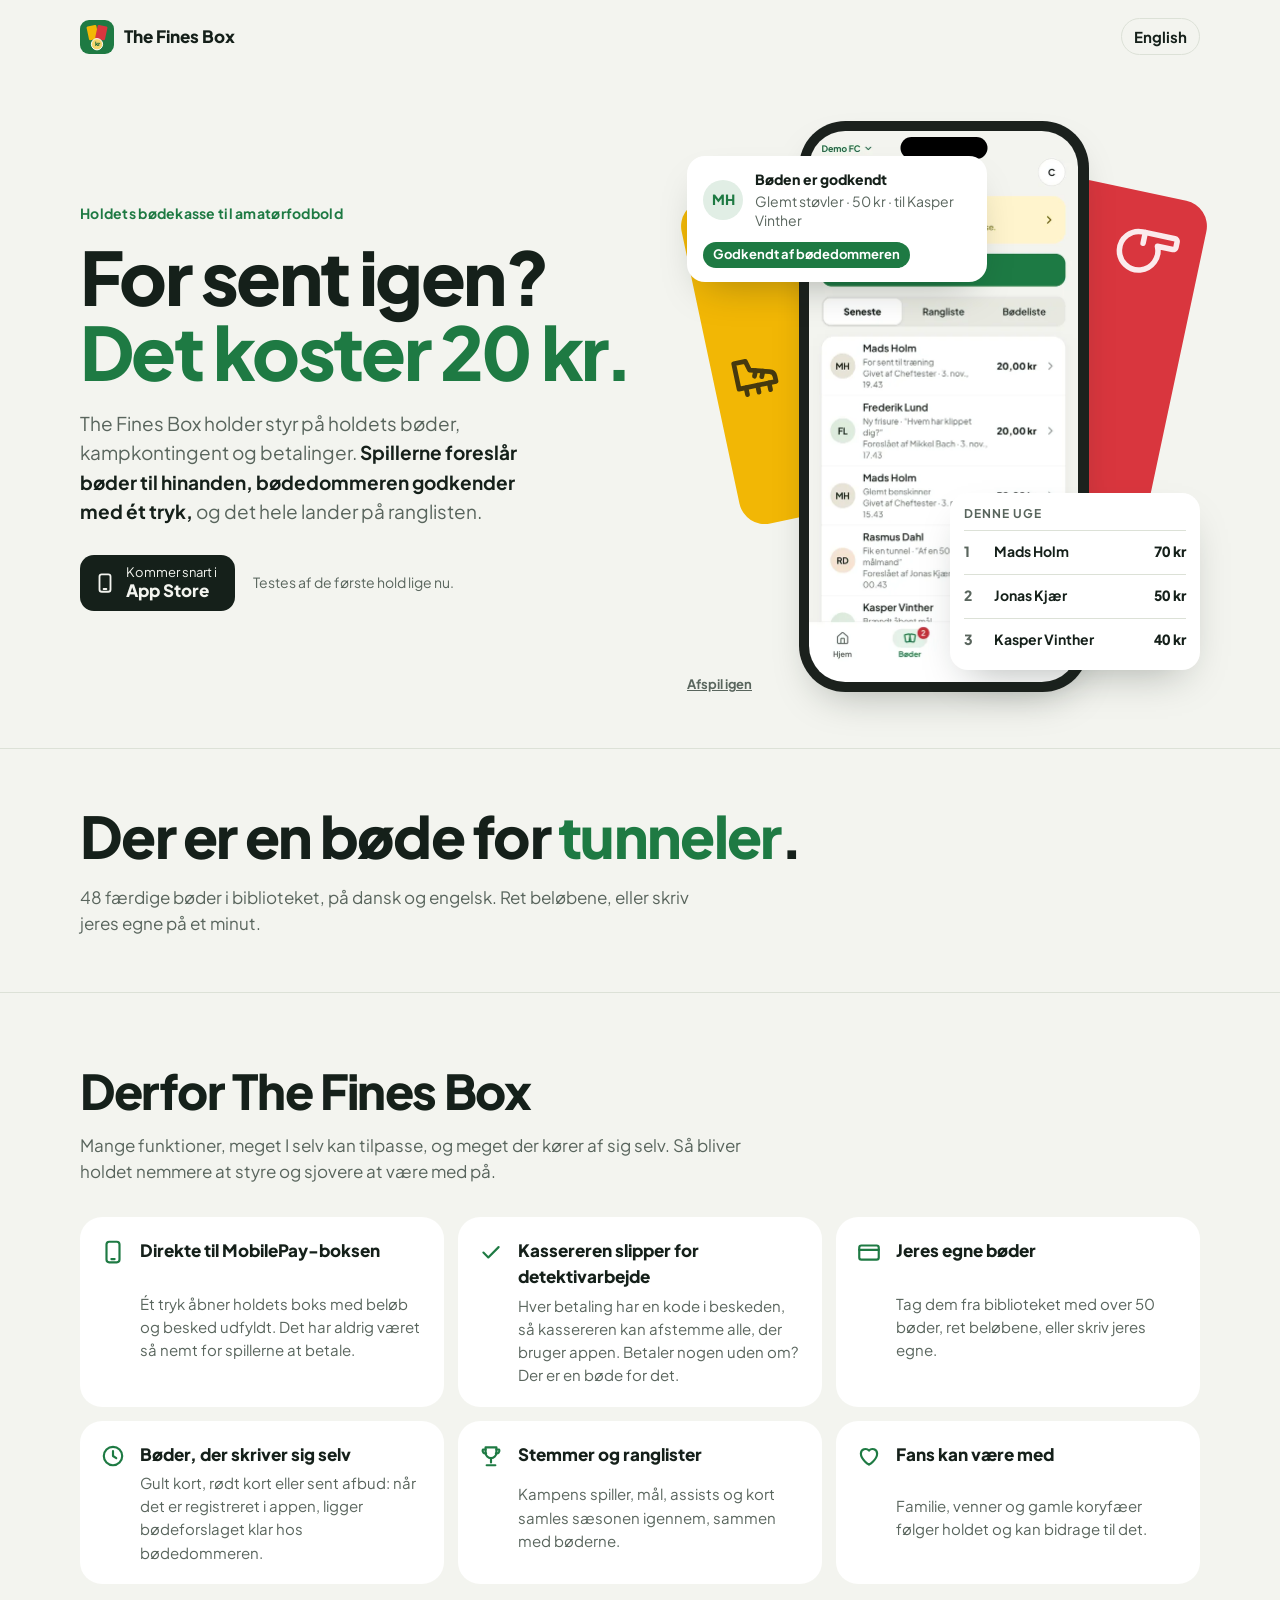
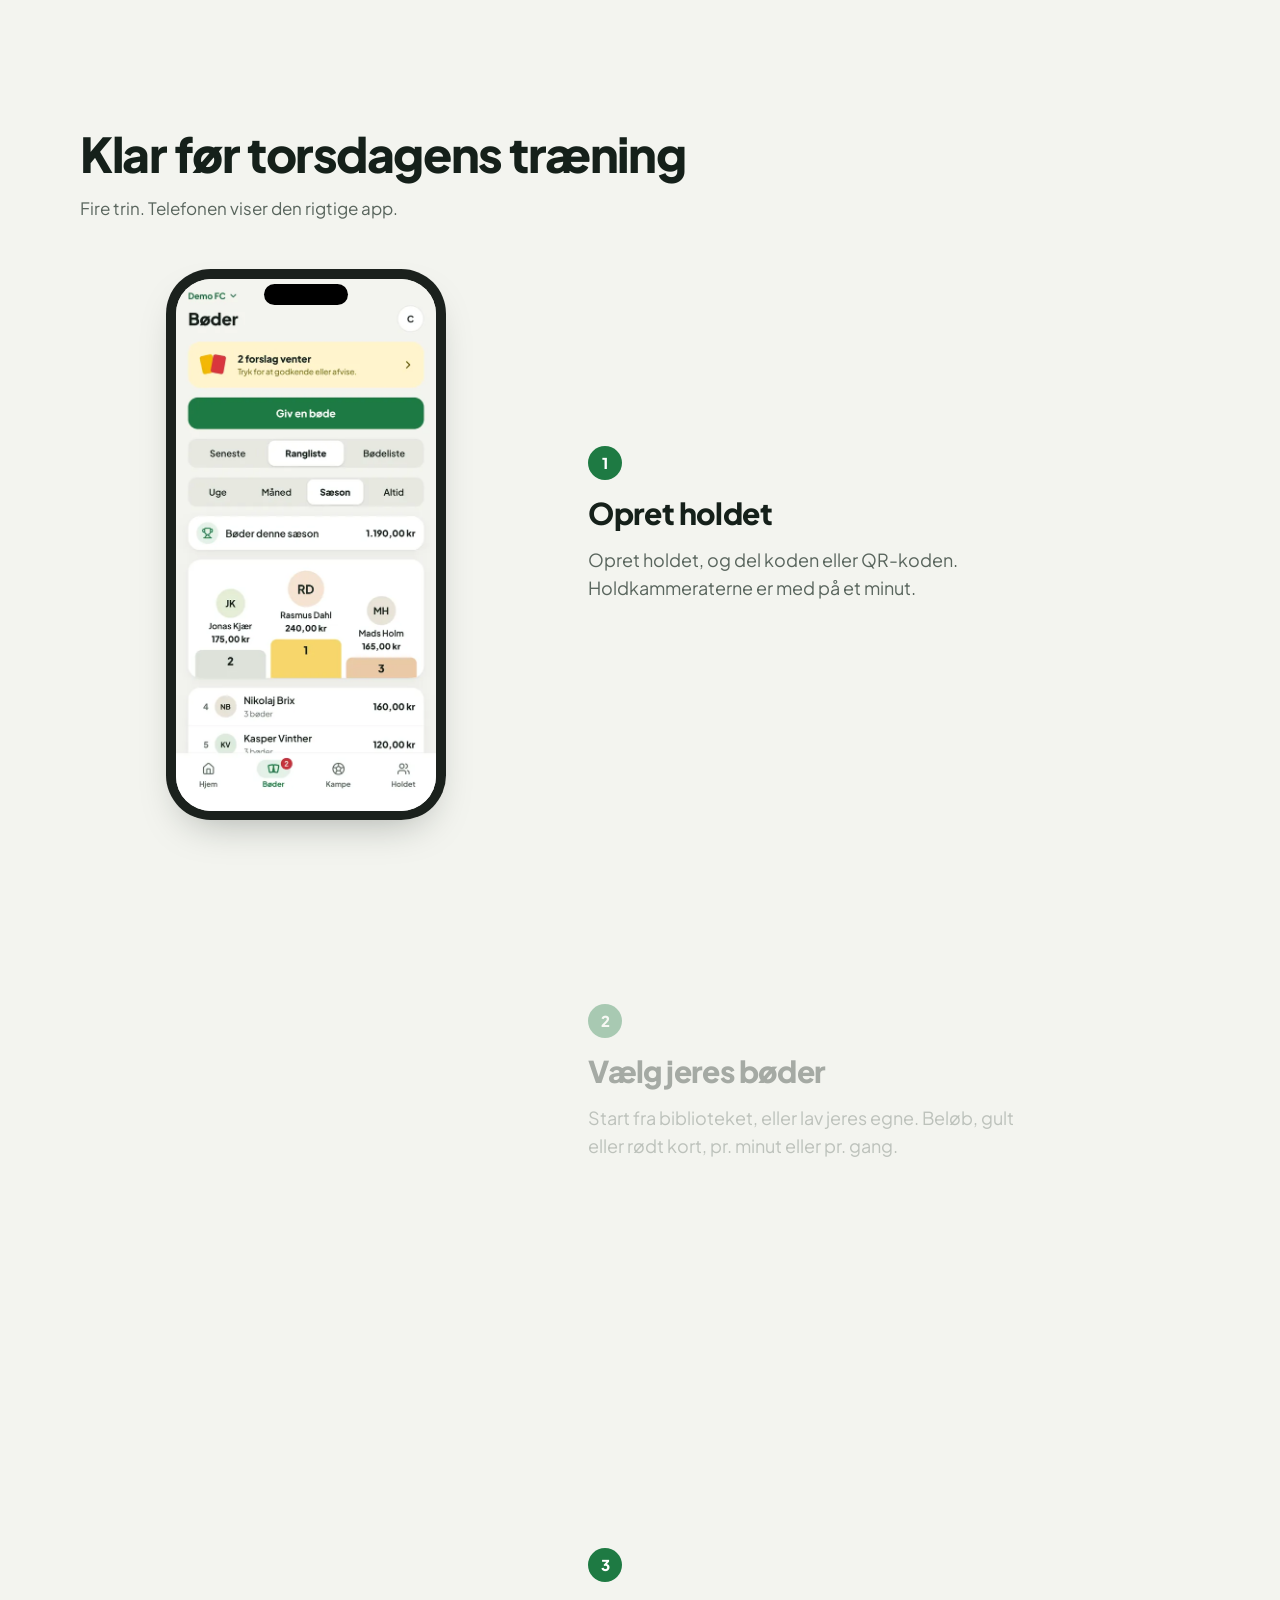
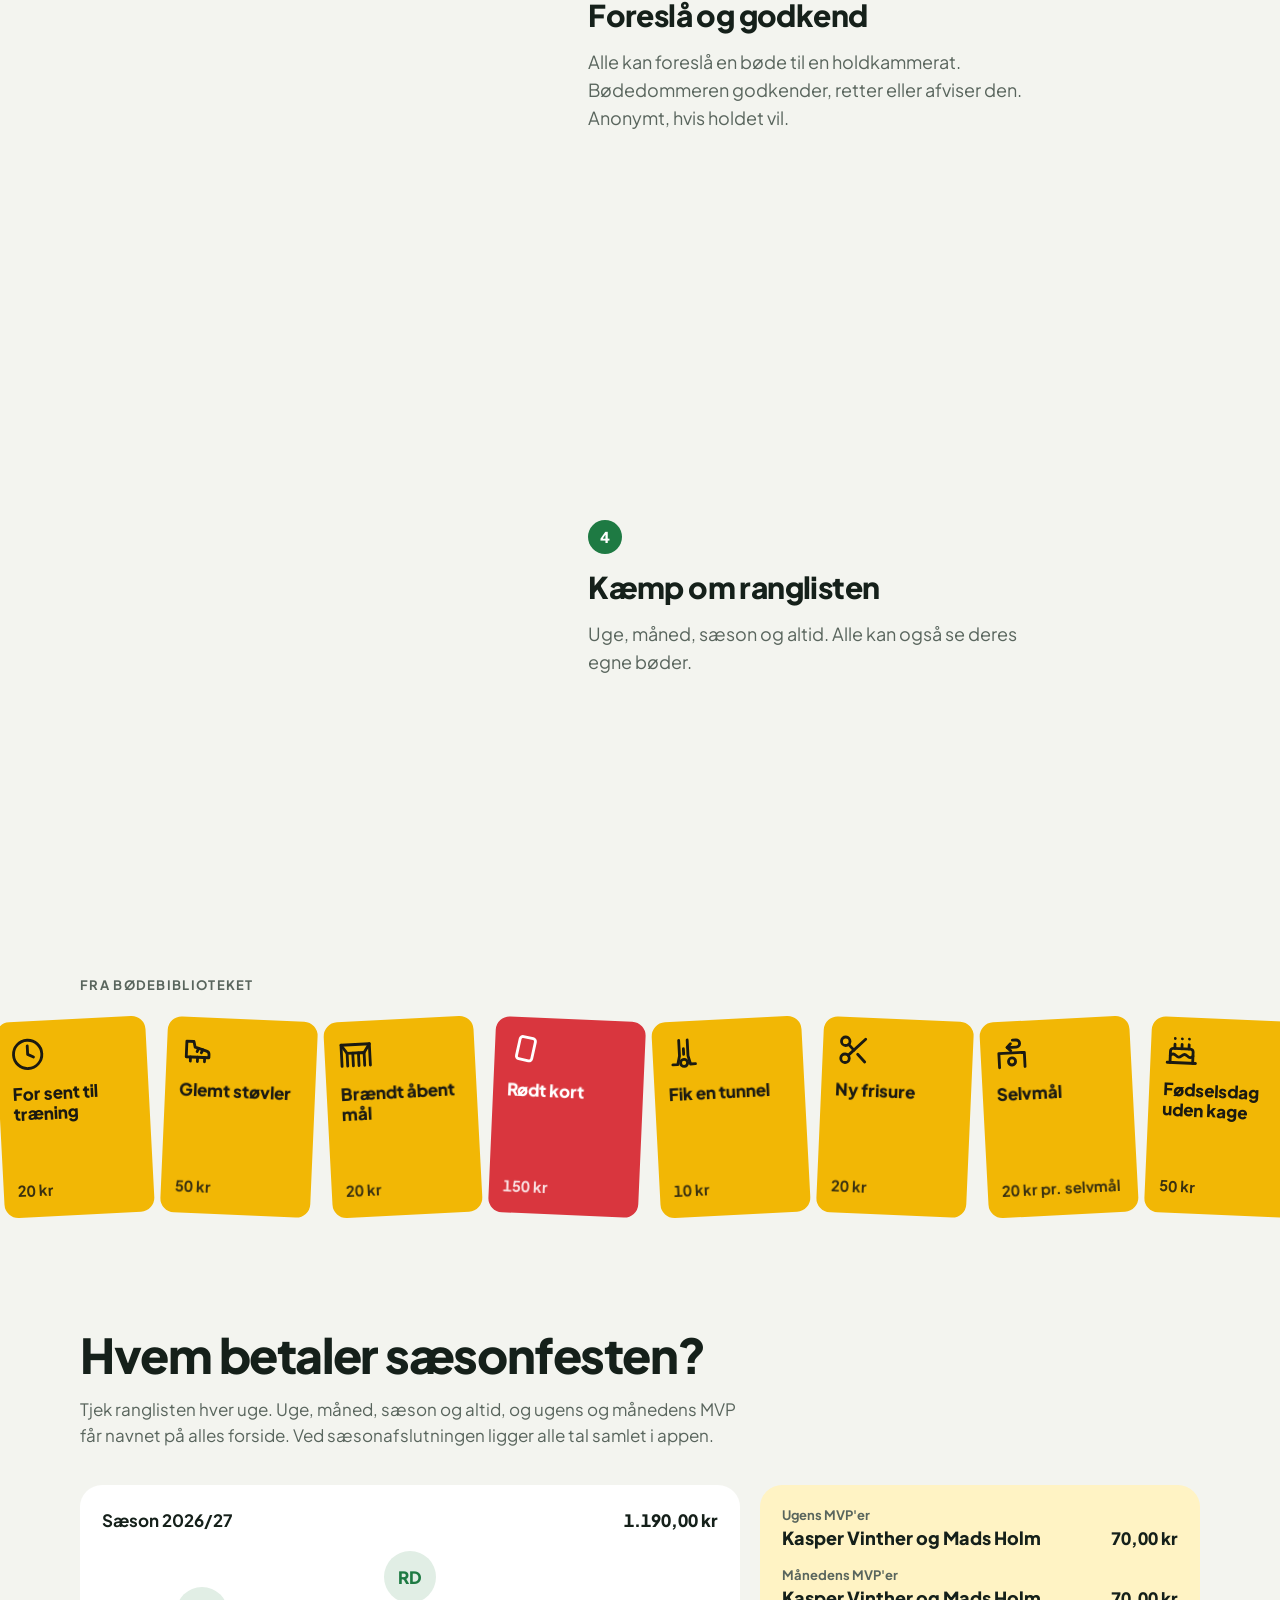
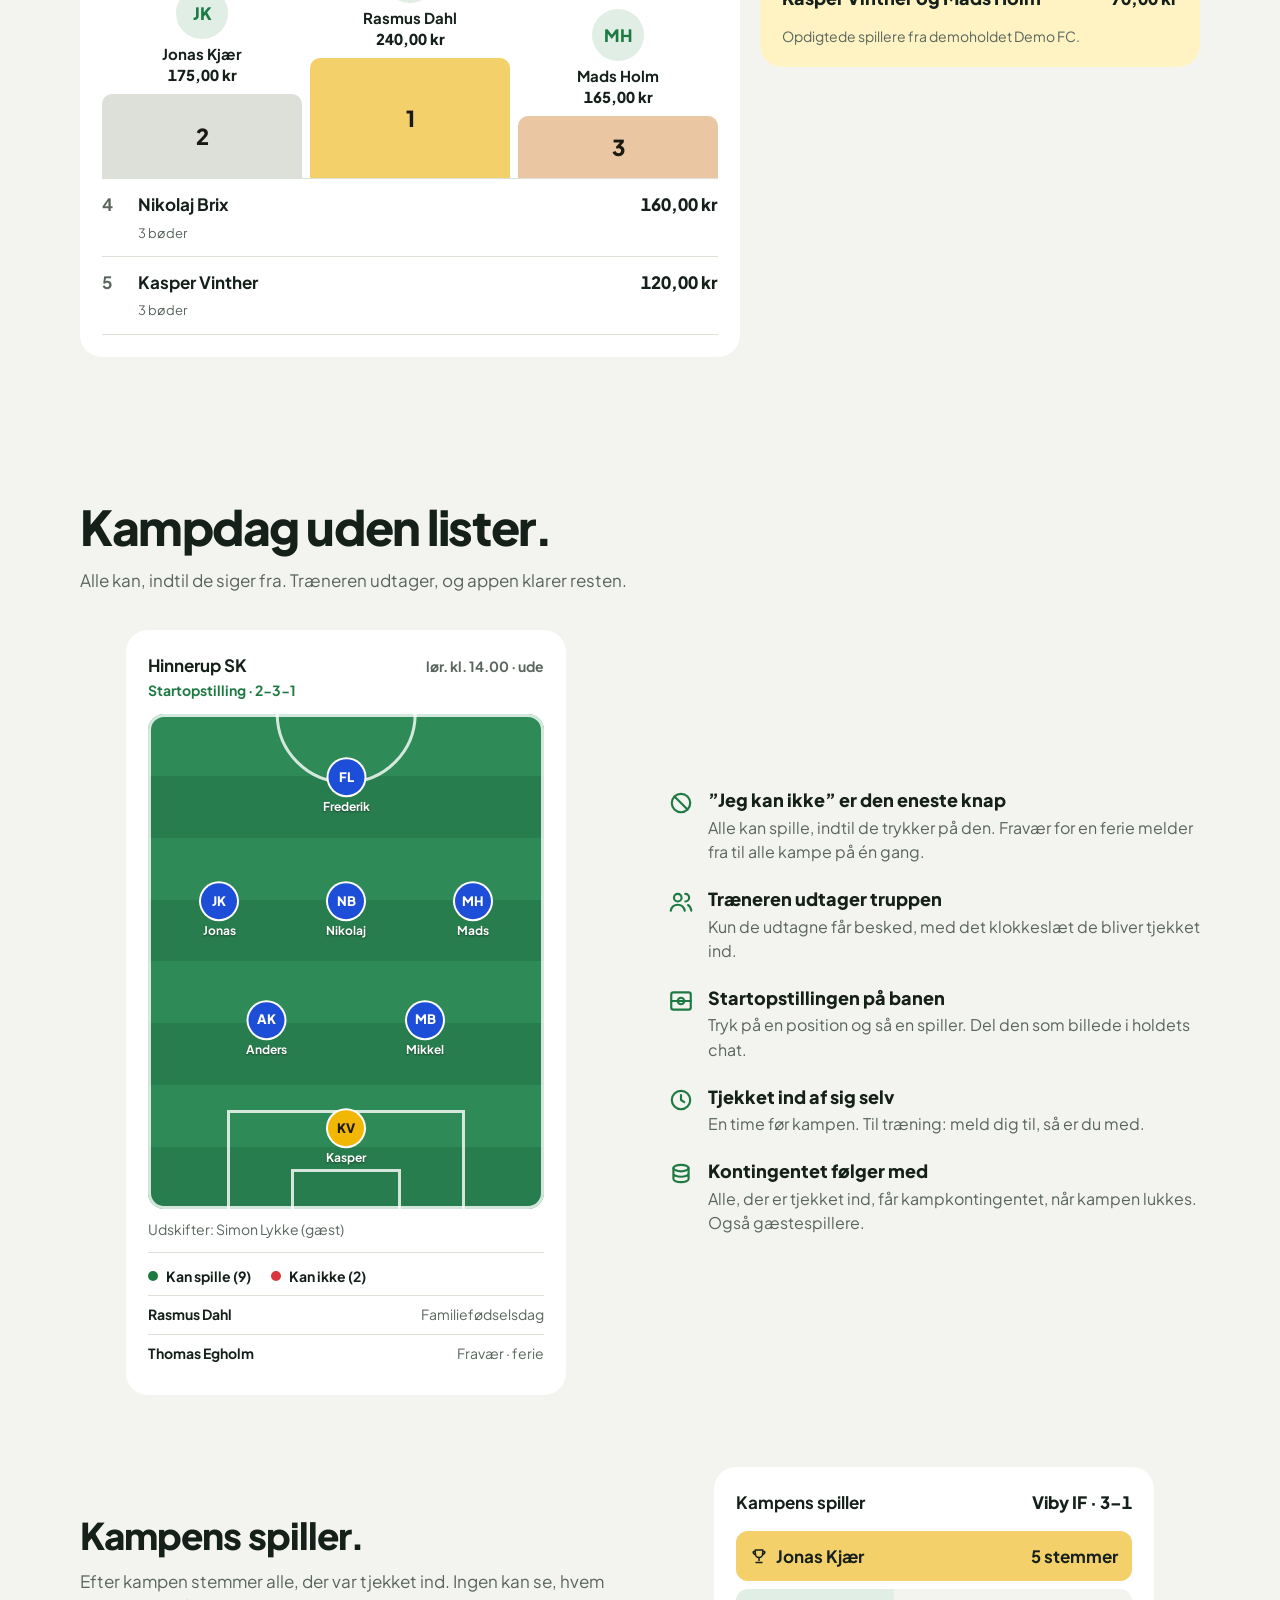
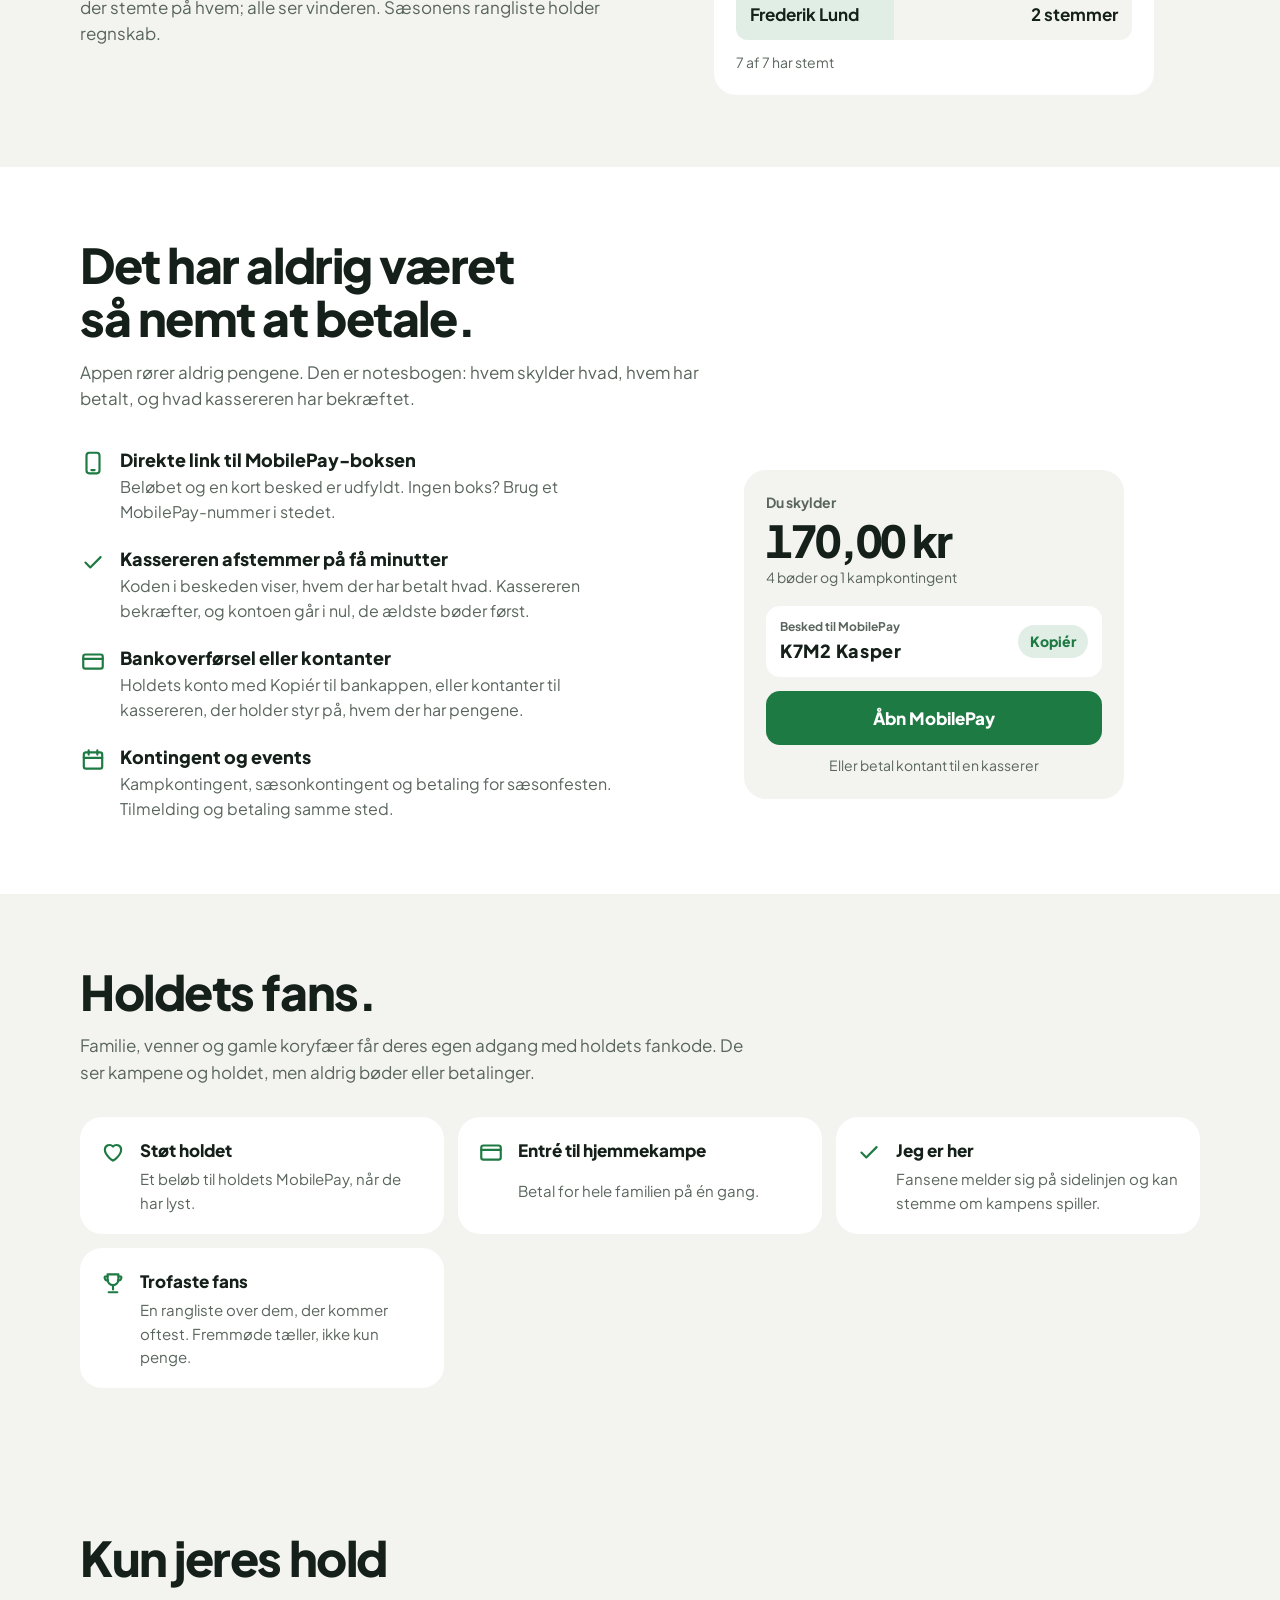
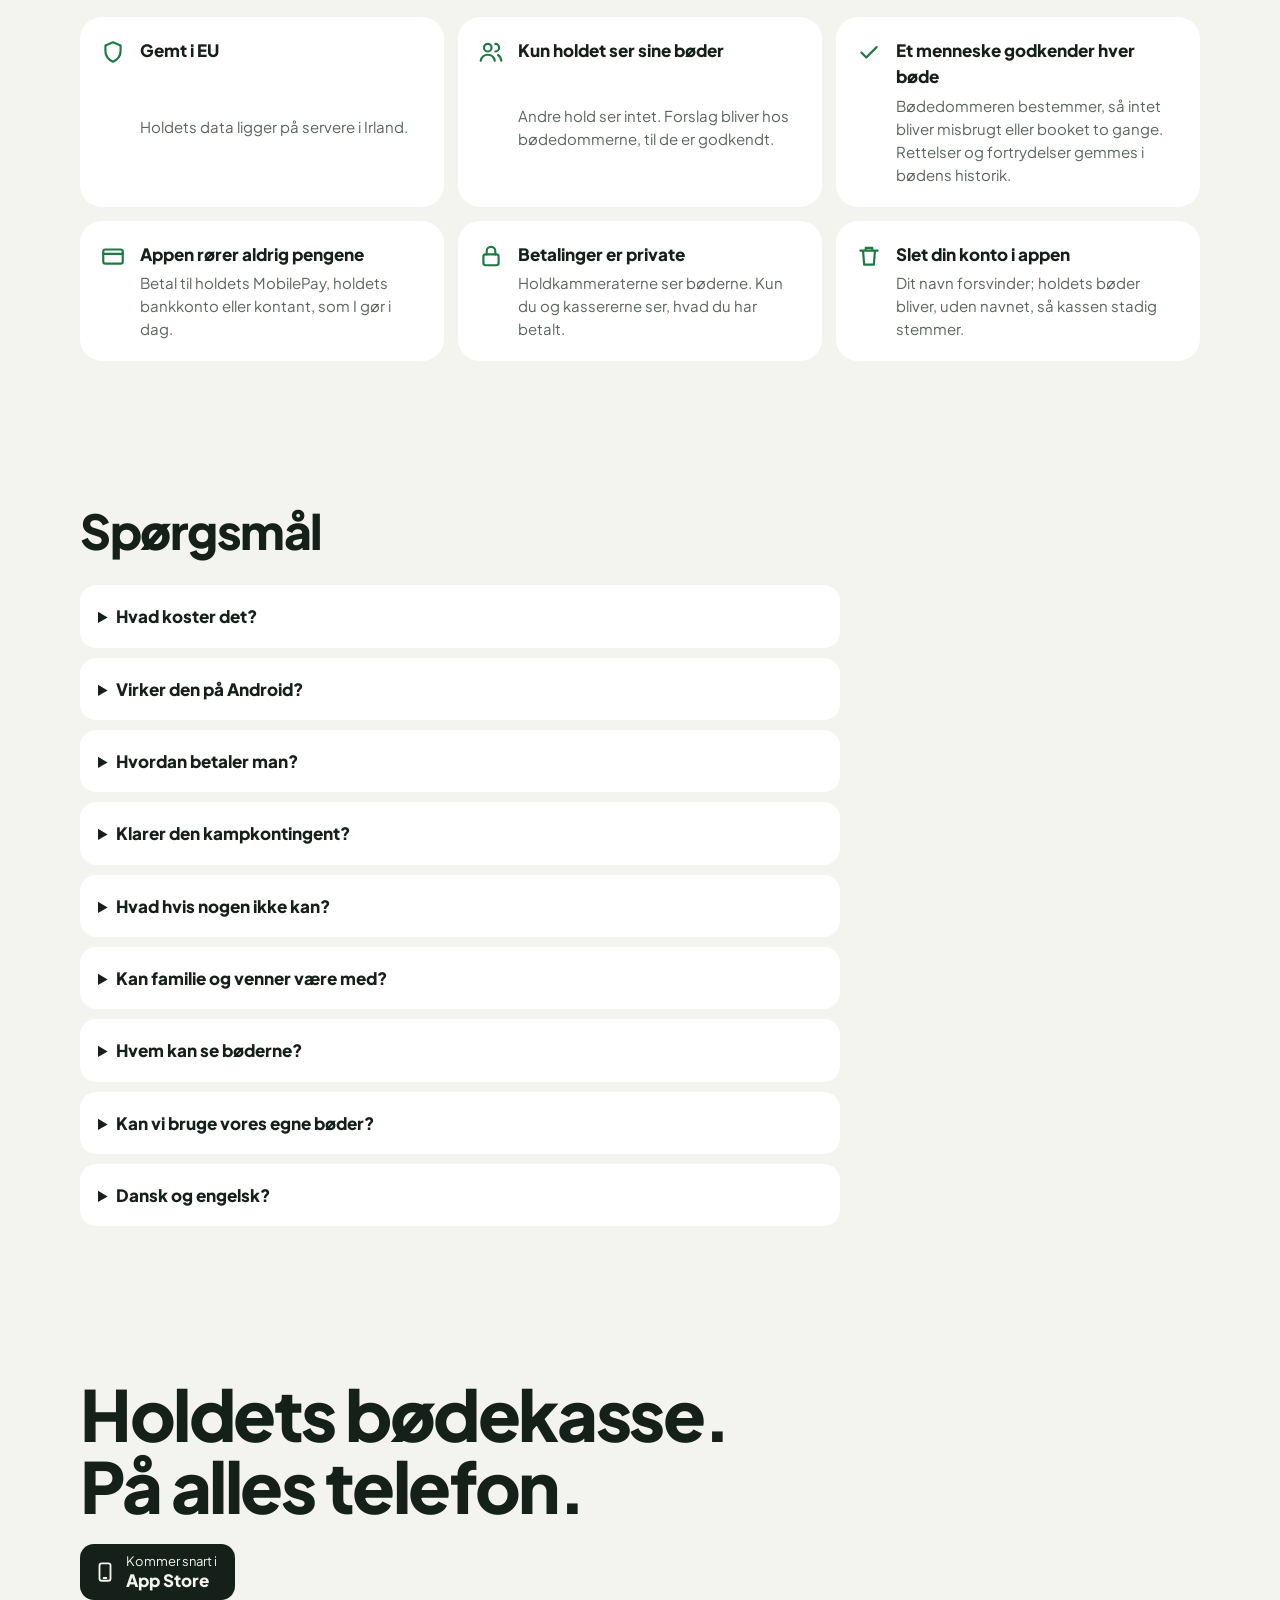
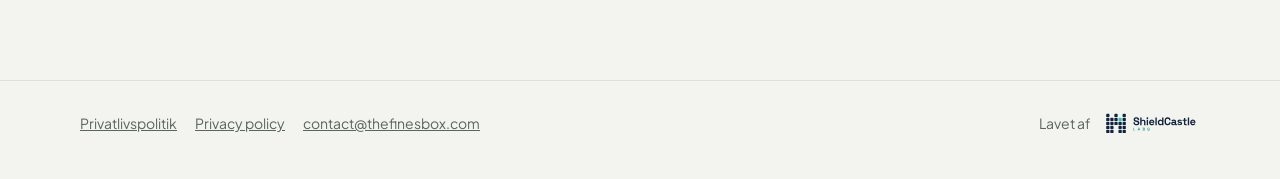
==== commit e80c20bb: "The Fines Box on all markets; privacy policy 19 November (fans, events, goals and cards, late sign-u" ====
--- a/da/index.html
+++ b/da/index.html
@@ -3,7 +3,7 @@
 <head>
 <meta charset="utf-8">
 <meta name="viewport" content="width=device-width, initial-scale=1">
-<title>Klubkassen · Bøder og kampkontingent til amatørfodboldhold</title>
+<title>The Fines Box · Bøder og kampkontingent til amatørfodboldhold</title>
 <meta name="description" content="Bøder, kampkontingent, trup og startopstilling til amatørfodboldhold. Spillerne foreslår bøder, bødedommeren godkender, og det hele lander på ranglisten. Til iPhone, på dansk og engelsk.">
 <link rel="canonical" href="https://thefinesbox.com/da/">
 <link rel="alternate" hreflang="en" href="https://thefinesbox.com/">
@@ -11,14 +11,14 @@
 <link rel="alternate" hreflang="x-default" href="https://thefinesbox.com/">
 <meta property="og:type" content="website">
 <meta property="og:url" content="https://thefinesbox.com/da/">
-<meta property="og:title" content="Klubkassen: for sent igen? Det koster 20 kr.">
+<meta property="og:title" content="The Fines Box: for sent igen? Det koster 20 kr.">
 <meta property="og:description" content="Bøder, kampkontingent, trup og startopstilling til amatørfodboldhold. Spillerne foreslår bøder, bødedommeren godkender, og det hele lander på ranglisten. Til iPhone, på dansk og engelsk.">
 <meta property="og:image" content="https://thefinesbox.com/og-da.jpg">
 <meta property="og:image:width" content="1200">
 <meta property="og:image:height" content="630">
-<meta property="og:image:alt" content="Klubkassen: et gult og et rødt kort ved siden af appens liste over de seneste bøder.">
+<meta property="og:image:alt" content="The Fines Box: et gult og et rødt kort ved siden af appens liste over de seneste bøder.">
 <meta property="og:locale" content="da_DK">
-<meta property="og:site_name" content="Klubkassen">
+<meta property="og:site_name" content="The Fines Box">
 <meta name="twitter:card" content="summary_large_image">
 <meta name="theme-color" content="#F3F4EF">
 <link rel="icon" href="/favicon.png">
@@ -32,7 +32,7 @@
 
 <header class="nav">
   <div class="wrap">
-    <a class="brand" href="/da/"><svg viewBox="0 0 1024 1024" aria-hidden="true"><rect width="1024" height="1024" fill="#1E7A43"/><rect x="232" y="170" width="300" height="420" rx="36" fill="#F2B705" transform="rotate(-12 382 380)"/><rect x="492" y="170" width="300" height="420" rx="36" fill="#D9363E" transform="rotate(12 642 380)"/><circle cx="512" cy="730" r="170" fill="#F6D66B" stroke="#FFFFFF" stroke-width="28"/><text x="512" y="792" text-anchor="middle" font-family="Plus Jakarta Sans, sans-serif" font-weight="800" font-size="176" fill="#186636">kr</text></svg><span>Klubkassen</span></a>
+    <a class="brand" href="/da/"><svg viewBox="0 0 1024 1024" aria-hidden="true"><rect width="1024" height="1024" fill="#1E7A43"/><rect x="232" y="170" width="300" height="420" rx="36" fill="#F2B705" transform="rotate(-12 382 380)"/><rect x="492" y="170" width="300" height="420" rx="36" fill="#D9363E" transform="rotate(12 642 380)"/><circle cx="512" cy="730" r="170" fill="#F6D66B" stroke="#FFFFFF" stroke-width="28"/><text x="512" y="792" text-anchor="middle" font-family="Plus Jakarta Sans, sans-serif" font-weight="800" font-size="176" fill="#186636">kr</text></svg><span>The Fines Box</span></a>
     <a class="lang" href="/" hreflang="en" lang="en">English</a>
   </div>
 </header>
@@ -43,7 +43,7 @@
       <div>
         <p class="eyebrow">Holdets bødekasse til amatørfodbold</p>
         <h1>For sent igen? <em>Det koster 20 kr.</em></h1>
-        <p class="lede">Klubkassen holder styr på holdets bøder og kampkontingent. <strong>Spillerne foreslår bøder til hinanden, bødedommeren godkender med ét tryk,</strong> og det hele lander på ranglisten.</p>
+        <p class="lede">The Fines Box holder styr på holdets bøder, kampkontingent og betalinger. <strong>Spillerne foreslår bøder til hinanden, bødedommeren godkender med ét tryk,</strong> og det hele lander på ranglisten.</p>
         <div class="hero-actions">
           <span class="badge" role="img" aria-label="Kommer snart i App Store"><svg viewBox="0 0 24 24" fill="none" stroke="currentColor" stroke-width="2" stroke-linecap="round" aria-hidden="true"><rect x="6" y="2.5" width="12" height="19" rx="2.5"/><path d="M10.5 18.5h3"/></svg><span>Kommer snart i<b>App Store</b></span></span>
           <span class="small">Testes af de første hold lige nu.</span>
@@ -76,6 +76,21 @@
     <div class="wrap">
       <h2>Der er en bøde for <span class="word" id="word">brændte åbne mål</span>.</h2>
       <p>48 færdige bøder i biblioteket, på dansk og engelsk. Ret beløbene, eller skriv jeres egne på et minut.</p>
+    </div>
+  </section>
+
+  <section class="section" aria-labelledby="why">
+    <div class="wrap">
+      <h2 id="why">Derfor The Fines Box</h2>
+      <p class="intro">Mange funktioner, meget I selv kan tilpasse, og meget der kører af sig selv. Så bliver holdet nemmere at styre og sjovere at være med på.</p>
+      <div class="trust-grid">
+        <div class="tile"><svg viewBox="0 0 24 24" fill="none" stroke="currentColor" stroke-width="2" stroke-linecap="round" stroke-linejoin="round" aria-hidden="true"><rect x="6" y="2.5" width="12" height="19" rx="2.5"/><path d="M10.5 18.5h3"/></svg><b>Direkte til MobilePay-boksen</b><p>Ét tryk åbner holdets boks med beløb og besked udfyldt. Det har aldrig været så nemt for spillerne at betale.</p></div>
+        <div class="tile"><svg viewBox="0 0 24 24" fill="none" stroke="currentColor" stroke-width="2" stroke-linecap="round" stroke-linejoin="round" aria-hidden="true"><path d="M5 12.5l4.5 4.5L19 7.5"/></svg><b>Kassereren slipper for detektivarbejde</b><p>Hver betaling har en kode i beskeden, så kassereren kan afstemme alle, der bruger appen. Betaler nogen uden om? Der er en bøde for det.</p></div>
+        <div class="tile"><svg viewBox="0 0 24 24" fill="none" stroke="currentColor" stroke-width="2" stroke-linecap="round" stroke-linejoin="round" aria-hidden="true"><rect x="3" y="6" width="18" height="13" rx="2"/><path d="M3 10h18"/></svg><b>Jeres egne bøder</b><p>Tag dem fra biblioteket med over 50 bøder, ret beløbene, eller skriv jeres egne.</p></div>
+        <div class="tile"><svg viewBox="0 0 24 24" fill="none" stroke="currentColor" stroke-width="2" stroke-linecap="round" stroke-linejoin="round" aria-hidden="true"><circle cx="12" cy="12" r="8.5"/><path d="M12 7.5V12l3 2"/></svg><b>Bøder, der skriver sig selv</b><p>Gult kort, rødt kort eller sent afbud: når det er registreret i appen, ligger bødeforslaget klar hos bødedommeren.</p></div>
+        <div class="tile"><svg viewBox="0 0 24 24" fill="none" stroke="currentColor" stroke-width="2" stroke-linecap="round" stroke-linejoin="round" aria-hidden="true"><path d="M7 4h10v5a5 5 0 0 1-10 0z"/><path d="M7 6H4.5a2.5 2.5 0 0 0 3 3.5M17 6h2.5a2.5 2.5 0 0 1-3 3.5M12 14v4M8 20.5h8"/></svg><b>Stemmer og ranglister</b><p>Kampens spiller, mål, assists og kort samles sæsonen igennem, sammen med bøderne.</p></div>
+        <div class="tile"><svg viewBox="0 0 24 24" fill="none" stroke="currentColor" stroke-width="2" stroke-linecap="round" stroke-linejoin="round" aria-hidden="true"><path d="M12 20s-7.5-4.6-7.5-10.2A4.3 4.3 0 0 1 12 7a4.3 4.3 0 0 1 7.5 2.8C19.5 15.4 12 20 12 20z"/></svg><b>Fans kan være med</b><p>Familie, venner og gamle koryfæer følger holdet og kan bidrage til det.</p></div>
+      </div>
     </div>
   </section>
 
@@ -132,8 +147,8 @@
 
   <section class="section" aria-labelledby="lb">
     <div class="wrap">
-      <h2 id="lb">Ranglisten. Den egentlige grund til, at alle åbner appen.</h2>
-      <p class="intro">Uge, måned, sæson og altid. Ugens og månedens bødekonger får deres navn på alles forside.</p>
+      <h2 id="lb">Hvem betaler sæsonfesten?</h2>
+      <p class="intro">Tjek ranglisten hver uge. Uge, måned, sæson og altid, og ugens og månedens MVP får navnet på alles forside. Ved sæsonafslutningen ligger alle tal samlet i appen.</p>
       <div class="board-grid">
         <div class="panel">
           <div class="panel-head"><span>Sæson 2026/27</span><span class="num">1.190,00 kr</span></div>
@@ -148,8 +163,8 @@
           </ol>
         </div>
         <div class="kings">
-          <div class="k"><span><small>Ugens bødekonger</small><b>Kasper Vinther og Mads Holm</b></span><span class="num">70,00 kr</span></div>
-          <div class="k"><span><small>Månedens bødekonger</small><b>Kasper Vinther og Mads Holm</b></span><span class="num">70,00 kr</span></div>
+          <div class="k"><span><small>Ugens MVP'er</small><b>Kasper Vinther og Mads Holm</b></span><span class="num">70,00 kr</span></div>
+          <div class="k"><span><small>Månedens MVP'er</small><b>Kasper Vinther og Mads Holm</b></span><span class="num">70,00 kr</span></div>
           <p class="small">Opdigtede spillere fra demoholdet Demo FC.</p>
         </div>
       </div>
@@ -212,7 +227,7 @@
 
   <section class="section money" aria-labelledby="money">
     <div class="wrap">
-      <h2 id="money">Penge, der stemmer.</h2>
+      <h2 id="money">Det har aldrig været så nemt at betale.</h2>
       <p class="intro">Appen rører aldrig pengene. Den er notesbogen: hvem skylder hvad, hvem har betalt, og hvad kassereren har bekræftet.</p>
       <div class="feature-grid flip">
         <div class="panel paycard" role="img" aria-label="Betal-skærmen: du skylder 170,00 kr, beskeden til MobilePay og knappen Åbn MobilePay.">
@@ -224,11 +239,24 @@
           <p class="small alt">Eller betal kontant til en kasserer</p>
         </div>
         <ul class="feats">
-          <li><svg viewBox="0 0 24 24" fill="none" stroke="currentColor" stroke-width="2" stroke-linecap="round" stroke-linejoin="round" aria-hidden="true"><rect x="6" y="2.5" width="12" height="19" rx="2.5"/><path d="M10.5 18.5h3"/></svg><b>Betal med MobilePay</b><p>Beløbet og en kort besked er udfyldt. Kassereren finder din betaling på referencen.</p></li>
-          <li><svg viewBox="0 0 24 24" fill="none" stroke="currentColor" stroke-width="2" stroke-linecap="round" stroke-linejoin="round" aria-hidden="true"><rect x="2.5" y="6" width="19" height="12" rx="2"/><circle cx="12" cy="12" r="2.5"/><path d="M6 9.5v5M18 9.5v5"/></svg><b>Eller giv kontanter</b><p>Den, der fik dem, bekræfter det, og appen holder styr på, hvor mange kontanter hver har.</p></li>
-          <li><svg viewBox="0 0 24 24" fill="none" stroke="currentColor" stroke-width="2" stroke-linecap="round" stroke-linejoin="round" aria-hidden="true"><path d="M5 12.5l4.5 4.5L19 7.5"/></svg><b>Kassereren bekræfter</b><p>Din konto går i nul, de ældste bøder først.</p></li>
-          <li><svg viewBox="0 0 24 24" fill="none" stroke="currentColor" stroke-width="2" stroke-linecap="round" stroke-linejoin="round" aria-hidden="true"><rect x="3.5" y="5" width="17" height="15" rx="2"/><path d="M3.5 10h17M8 3v4M16 3v4"/></svg><b>Også sæsonkontingent</b><p>For hele sæsonen eller for efterår og forår. Fritagelser pr. spiller.</p></li>
+          <li><svg viewBox="0 0 24 24" fill="none" stroke="currentColor" stroke-width="2" stroke-linecap="round" stroke-linejoin="round" aria-hidden="true"><rect x="6" y="2.5" width="12" height="19" rx="2.5"/><path d="M10.5 18.5h3"/></svg><b>Direkte link til MobilePay-boksen</b><p>Beløbet og en kort besked er udfyldt. Ingen boks? Brug et MobilePay-nummer i stedet.</p></li>
+          <li><svg viewBox="0 0 24 24" fill="none" stroke="currentColor" stroke-width="2" stroke-linecap="round" stroke-linejoin="round" aria-hidden="true"><path d="M5 12.5l4.5 4.5L19 7.5"/></svg><b>Kassereren afstemmer på få minutter</b><p>Koden i beskeden viser, hvem der har betalt hvad. Kassereren bekræfter, og kontoen går i nul, de ældste bøder først.</p></li>
+          <li><svg viewBox="0 0 24 24" fill="none" stroke="currentColor" stroke-width="2" stroke-linecap="round" stroke-linejoin="round" aria-hidden="true"><rect x="3" y="6" width="18" height="13" rx="2"/><path d="M3 10h18"/></svg><b>Bankoverførsel eller kontanter</b><p>Holdets konto med Kopiér til bankappen, eller kontanter til kassereren, der holder styr på, hvem der har pengene.</p></li>
+          <li><svg viewBox="0 0 24 24" fill="none" stroke="currentColor" stroke-width="2" stroke-linecap="round" stroke-linejoin="round" aria-hidden="true"><rect x="3.5" y="5" width="17" height="15" rx="2"/><path d="M3.5 10h17M8 3v4M16 3v4"/></svg><b>Kontingent og events</b><p>Kampkontingent, sæsonkontingent og betaling for sæsonfesten. Tilmelding og betaling samme sted.</p></li>
         </ul>
+      </div>
+    </div>
+  </section>
+
+  <section class="section" aria-labelledby="fans">
+    <div class="wrap">
+      <h2 id="fans">Holdets fans.</h2>
+      <p class="intro">Familie, venner og gamle koryfæer får deres egen adgang med holdets fankode. De ser kampene og holdet, men aldrig bøder eller betalinger.</p>
+      <div class="trust-grid">
+        <div class="tile"><svg viewBox="0 0 24 24" fill="none" stroke="currentColor" stroke-width="2" stroke-linecap="round" stroke-linejoin="round" aria-hidden="true"><path d="M12 20s-7.5-4.6-7.5-10.2A4.3 4.3 0 0 1 12 7a4.3 4.3 0 0 1 7.5 2.8C19.5 15.4 12 20 12 20z"/></svg><b>Støt holdet</b><p>Et beløb til holdets MobilePay, når de har lyst.</p></div>
+        <div class="tile"><svg viewBox="0 0 24 24" fill="none" stroke="currentColor" stroke-width="2" stroke-linecap="round" stroke-linejoin="round" aria-hidden="true"><rect x="3" y="6" width="18" height="13" rx="2"/><path d="M3 10h18"/></svg><b>Entré til hjemmekampe</b><p>Betal for hele familien på én gang.</p></div>
+        <div class="tile"><svg viewBox="0 0 24 24" fill="none" stroke="currentColor" stroke-width="2" stroke-linecap="round" stroke-linejoin="round" aria-hidden="true"><path d="M5 12.5l4.5 4.5L19 7.5"/></svg><b>Jeg er her</b><p>Fansene melder sig på sidelinjen og kan stemme om kampens spiller.</p></div>
+        <div class="tile"><svg viewBox="0 0 24 24" fill="none" stroke="currentColor" stroke-width="2" stroke-linecap="round" stroke-linejoin="round" aria-hidden="true"><path d="M7 4h10v5a5 5 0 0 1-10 0z"/><path d="M7 6H4.5a2.5 2.5 0 0 0 3 3.5M17 6h2.5a2.5 2.5 0 0 1-3 3.5M12 14v4M8 20.5h8"/></svg><b>Trofaste fans</b><p>En rangliste over dem, der kommer oftest. Fremmøde tæller, ikke kun penge.</p></div>
       </div>
     </div>
   </section>
@@ -239,8 +267,8 @@
       <div class="trust-grid">
         <div class="tile"><svg viewBox="0 0 24 24" fill="none" stroke="currentColor" stroke-width="2" stroke-linecap="round" stroke-linejoin="round" aria-hidden="true"><path d="M12 3l7 3v5c0 4.5-3 8-7 10-4-2-7-5.5-7-10V6z"/></svg><b>Gemt i EU</b><p>Holdets data ligger på servere i Irland.</p></div>
         <div class="tile"><svg viewBox="0 0 24 24" fill="none" stroke="currentColor" stroke-width="2" stroke-linecap="round" stroke-linejoin="round" aria-hidden="true"><circle cx="9" cy="8" r="3.5"/><path d="M2.5 20c.8-3.5 3.3-5.5 6.5-5.5s5.7 2 6.5 5.5"/><path d="M16 4.5a3.5 3.5 0 0 1 0 7M18.5 14.8c1.6.9 2.6 2.6 3 5.2"/></svg><b>Kun holdet ser sine bøder</b><p>Andre hold ser intet. Forslag bliver hos bødedommerne, til de er godkendt.</p></div>
-        <div class="tile"><svg viewBox="0 0 24 24" fill="none" stroke="currentColor" stroke-width="2" stroke-linecap="round" stroke-linejoin="round" aria-hidden="true"><path d="M5 12.5l4.5 4.5L19 7.5"/></svg><b>Et menneske godkender hver bøde</b><p>Bødedommeren bestemmer. Rettelser og fortrydelser gemmes i bødens historik.</p></div>
-        <div class="tile"><svg viewBox="0 0 24 24" fill="none" stroke="currentColor" stroke-width="2" stroke-linecap="round" stroke-linejoin="round" aria-hidden="true"><rect x="3" y="6" width="18" height="13" rx="2"/><path d="M3 10h18"/></svg><b>Appen rører aldrig pengene</b><p>Betal til holdets MobilePay-boks eller kontant, som I gør i dag.</p></div>
+        <div class="tile"><svg viewBox="0 0 24 24" fill="none" stroke="currentColor" stroke-width="2" stroke-linecap="round" stroke-linejoin="round" aria-hidden="true"><path d="M5 12.5l4.5 4.5L19 7.5"/></svg><b>Et menneske godkender hver bøde</b><p>Bødedommeren bestemmer, så intet bliver misbrugt eller booket to gange. Rettelser og fortrydelser gemmes i bødens historik.</p></div>
+        <div class="tile"><svg viewBox="0 0 24 24" fill="none" stroke="currentColor" stroke-width="2" stroke-linecap="round" stroke-linejoin="round" aria-hidden="true"><rect x="3" y="6" width="18" height="13" rx="2"/><path d="M3 10h18"/></svg><b>Appen rører aldrig pengene</b><p>Betal til holdets MobilePay, holdets bankkonto eller kontant, som I gør i dag.</p></div>
         <div class="tile"><svg viewBox="0 0 24 24" fill="none" stroke="currentColor" stroke-width="2" stroke-linecap="round" stroke-linejoin="round" aria-hidden="true"><rect x="5" y="10.5" width="14" height="10" rx="2"/><path d="M8 10.5V7.5a4 4 0 0 1 8 0v3"/></svg><b>Betalinger er private</b><p>Holdkammeraterne ser bøderne. Kun du og kassererne ser, hvad du har betalt.</p></div>
         <div class="tile"><svg viewBox="0 0 24 24" fill="none" stroke="currentColor" stroke-width="2" stroke-linecap="round" stroke-linejoin="round" aria-hidden="true"><path d="M4 7h16M9 7V4.5h6V7M6.5 7l1 13h9l1-13"/></svg><b>Slet din konto i appen</b><p>Dit navn forsvinder; holdets bøder bliver, uden navnet, så kassen stadig stemmer.</p></div>
       </div>
@@ -251,13 +279,14 @@
     <div class="wrap">
       <h2 id="qs">Spørgsmål</h2>
       <div class="faq">
-        <details><summary>Hvad koster det?</summary><p>Ingenting. Klubkassen er gratis, uden reklamer og uden køb i appen.</p></details>
+        <details><summary>Hvad koster det?</summary><p>Ingenting. The Fines Box er gratis, uden reklamer og uden køb i appen.</p></details>
         <details><summary>Virker den på Android?</summary><p>Ikke endnu. iPhone kommer først; Android følger efter.</p></details>
-        <details><summary>Hvordan betaler man?</summary><p>Appen tager ikke imod penge. Spillerne betaler til holdets MobilePay-boks eller kontant, som i dag, og kassereren bekræfter det.</p></details>
+        <details><summary>Hvordan betaler man?</summary><p>Appen tager ikke imod penge. Spillerne betaler til holdets MobilePay-boks eller MobilePay-nummer, med en bankoverførsel eller kontant, og kassereren bekræfter det.</p></details>
         <details><summary>Klarer den kampkontingent?</summary><p>Ja. Alle, der er tjekket ind, får kampkontingentet, når kampen lukkes. Også kontingent pr. træning og sæsonkontingent, med fritagelser pr. spiller.</p></details>
         <details><summary>Hvad hvis nogen ikke kan?</summary><p>De trykker ”Jeg kan ikke” eller lægger deres fravær ind. Træneren ser det, når truppen udtages, og et sent afbud kan blive til et bødeforslag, hvis holdet vil.</p></details>
+        <details><summary>Kan familie og venner være med?</summary><p>Ja, som fans med holdets fankode. De ser kampe og opstillinger, kan støtte holdet og betale entré, men ser aldrig bøder eller betalinger.</p></details>
         <details><summary>Hvem kan se bøderne?</summary><p>Kun jeres hold. Godkendte bøder kan hele holdet se; et forslag ser kun bødedommerne og den, der foreslog det. Betalinger er private.</p></details>
-        <details><summary>Kan vi bruge vores egne bøder?</summary><p>Ja. Tag det, I kan lide, fra biblioteket med 48 bøder, ret beløbene, og skriv jeres egne.</p></details>
+        <details><summary>Kan vi bruge vores egne bøder?</summary><p>Ja. Tag det, I kan lide, fra biblioteket med over 50 bøder, ret beløbene, og skriv jeres egne.</p></details>
         <details><summary>Dansk og engelsk?</summary><p>Begge. Hver spiller vælger sprog, og bibliotekets bøder vises på det.</p></details>
       </div>
     </div>
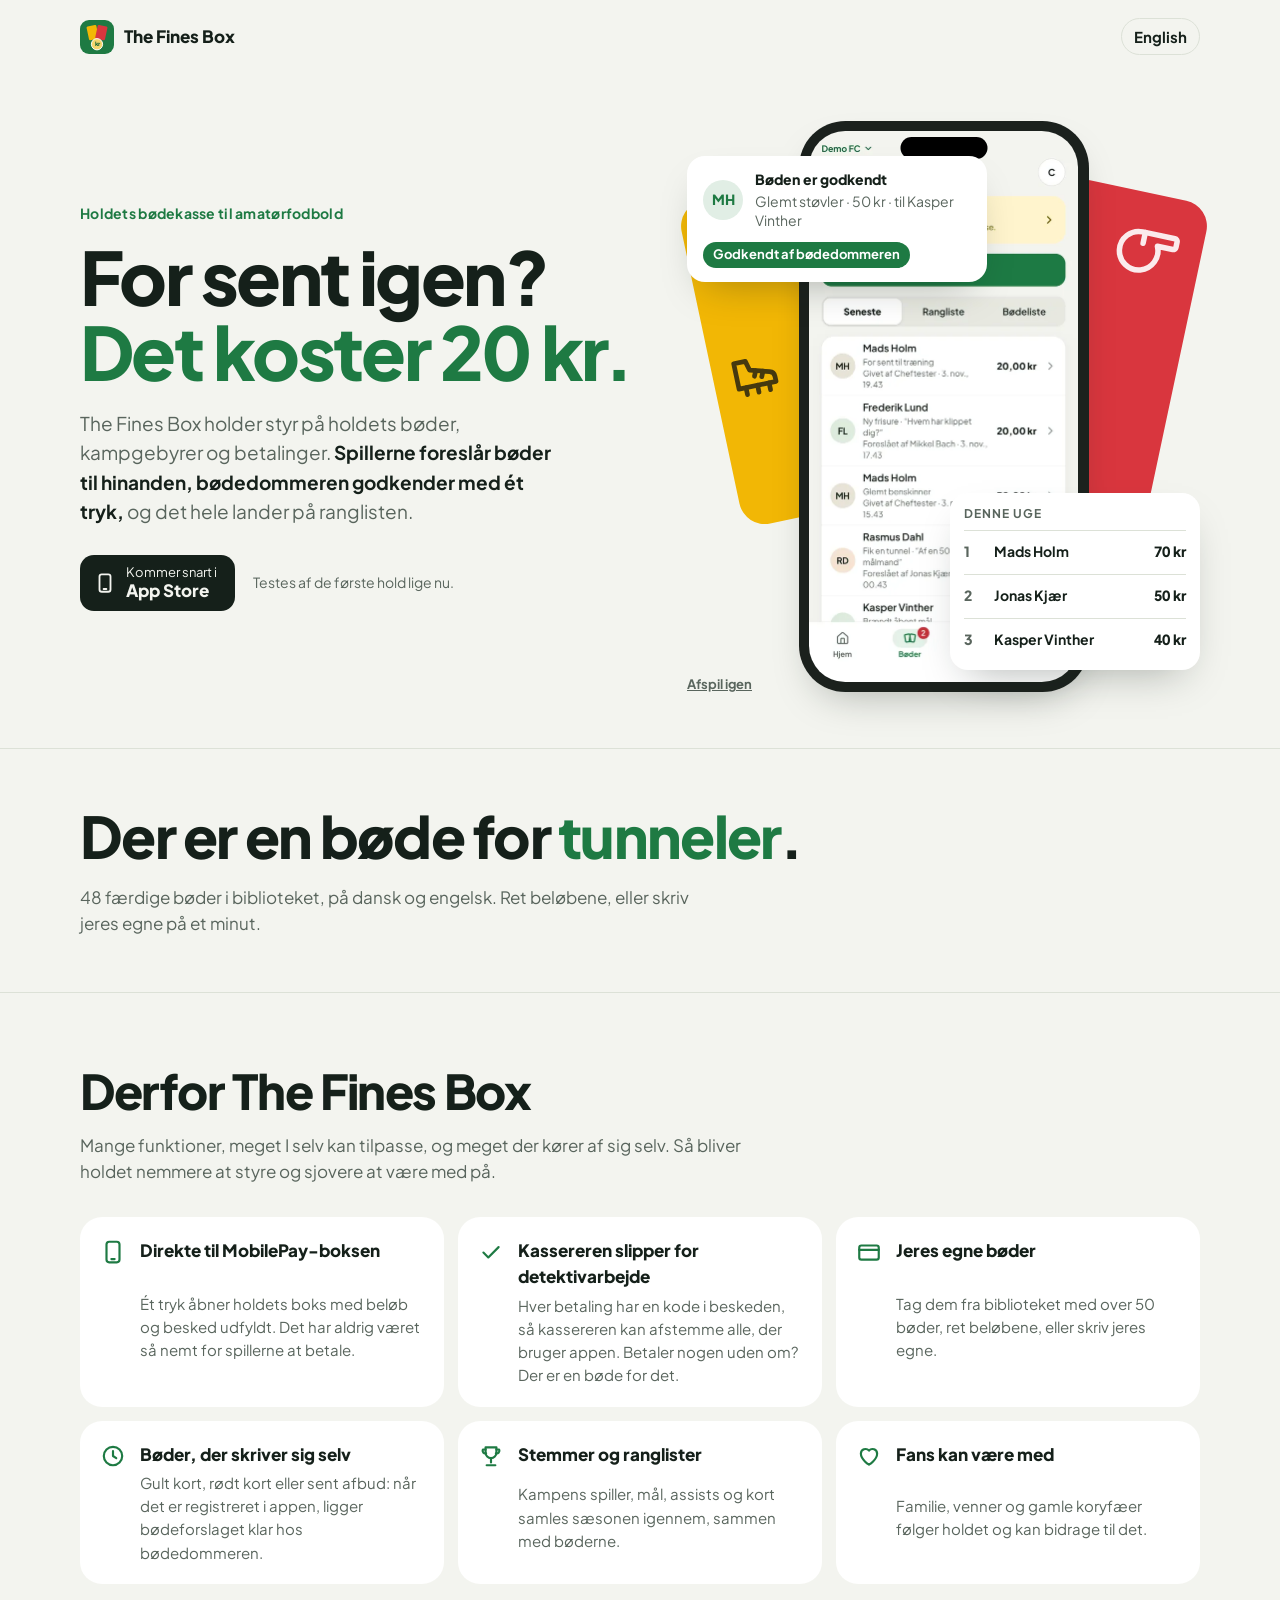
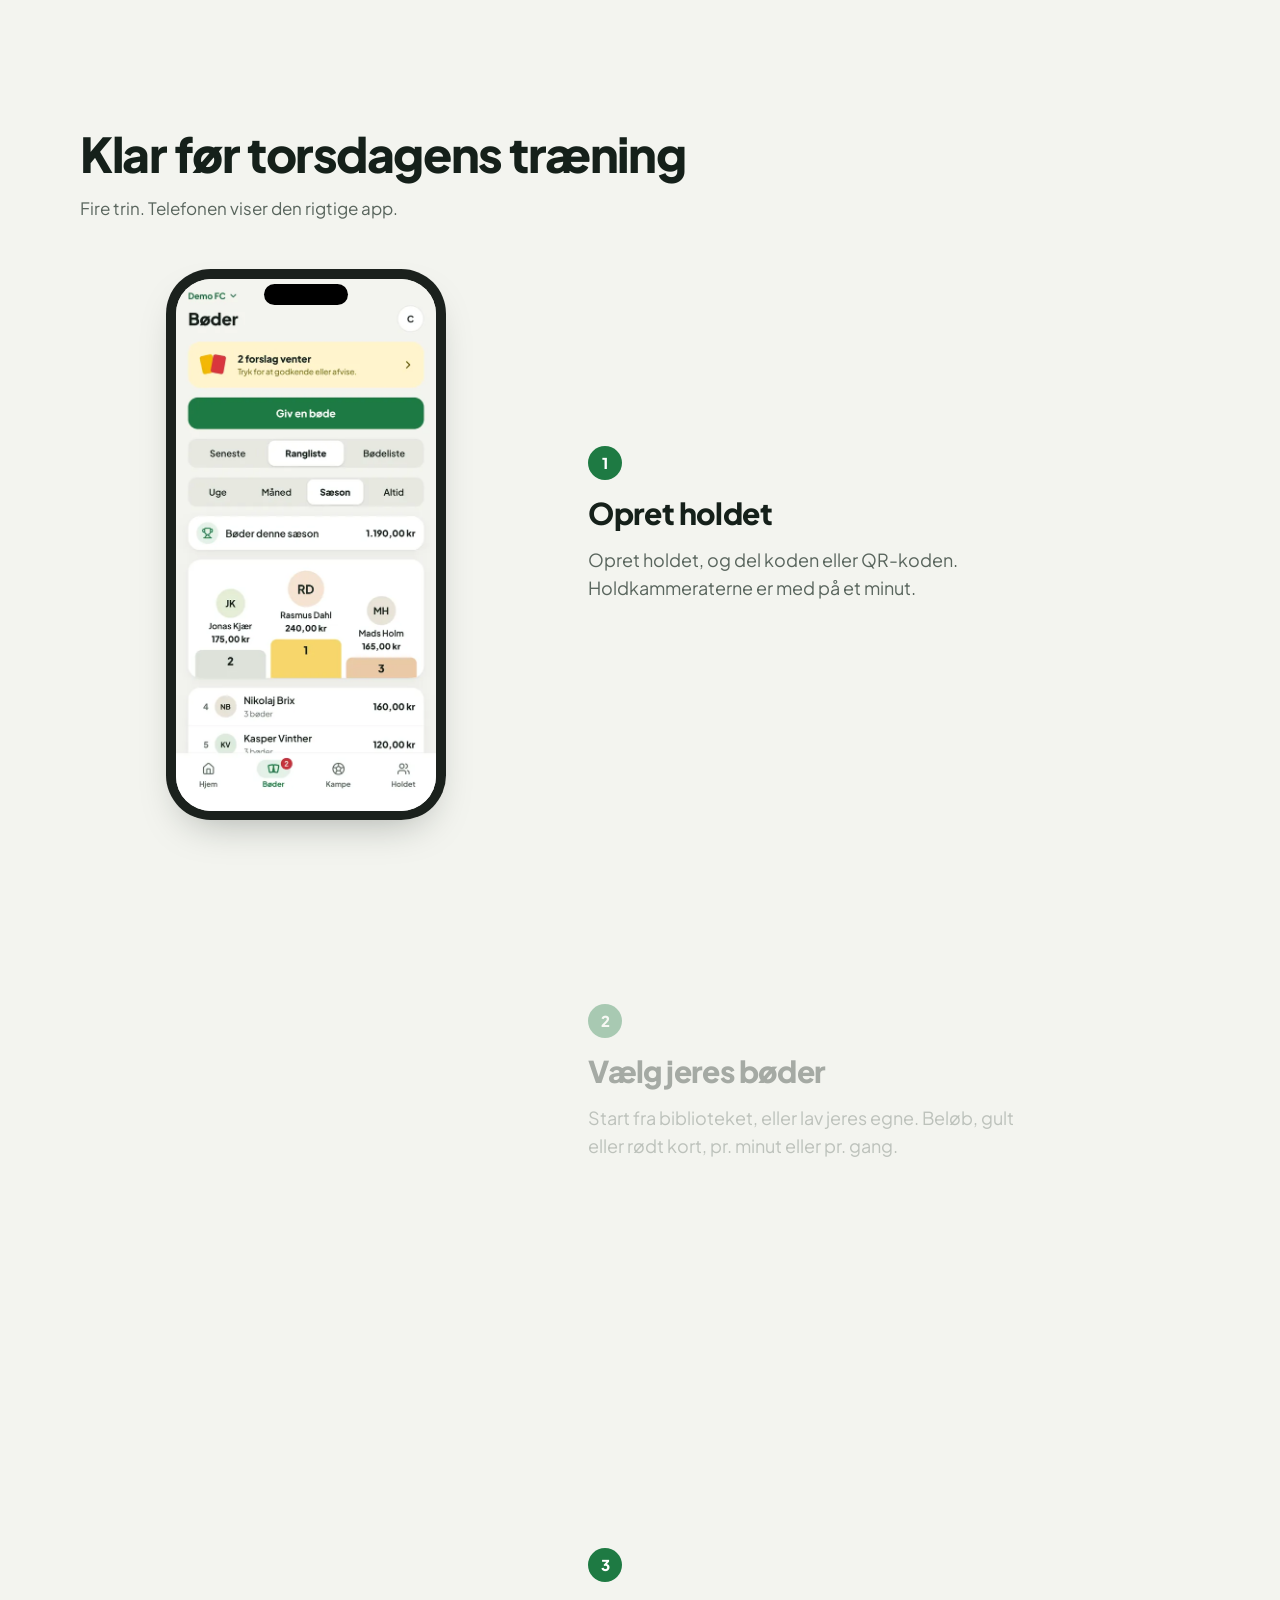
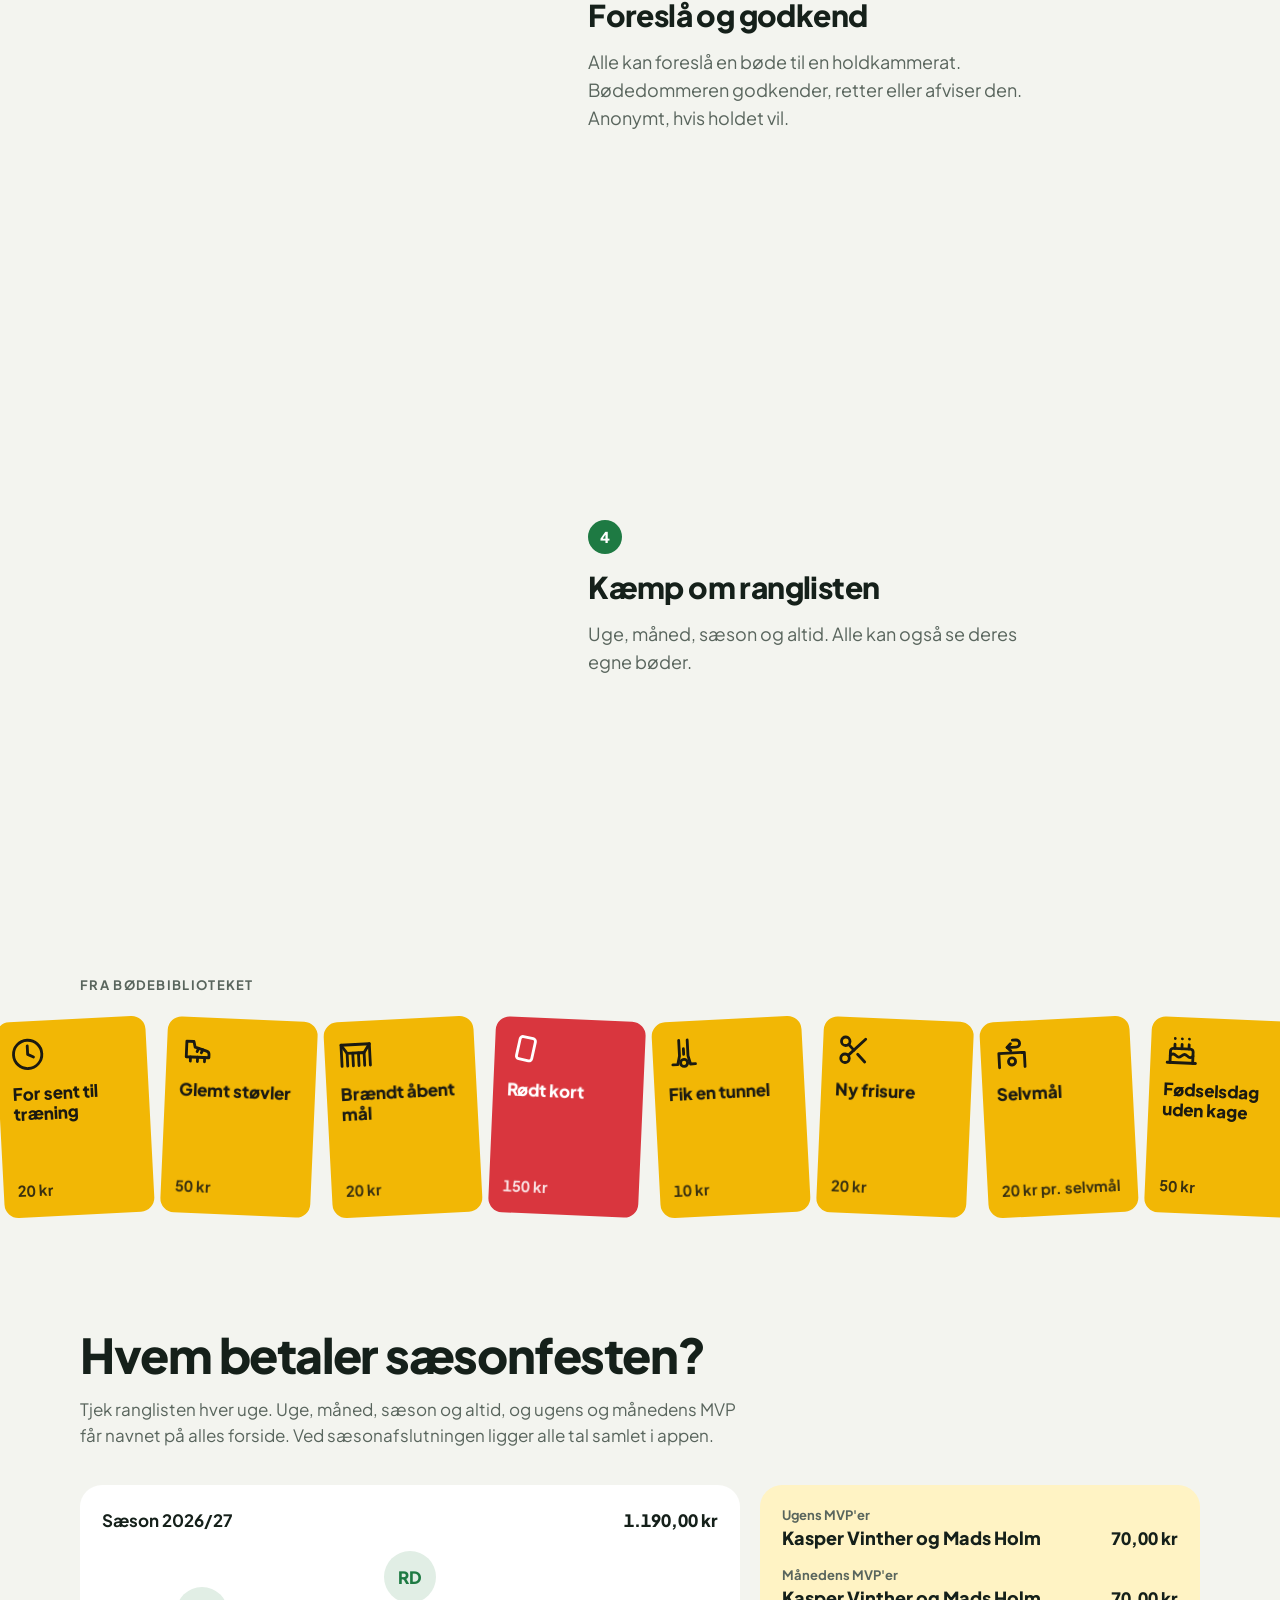
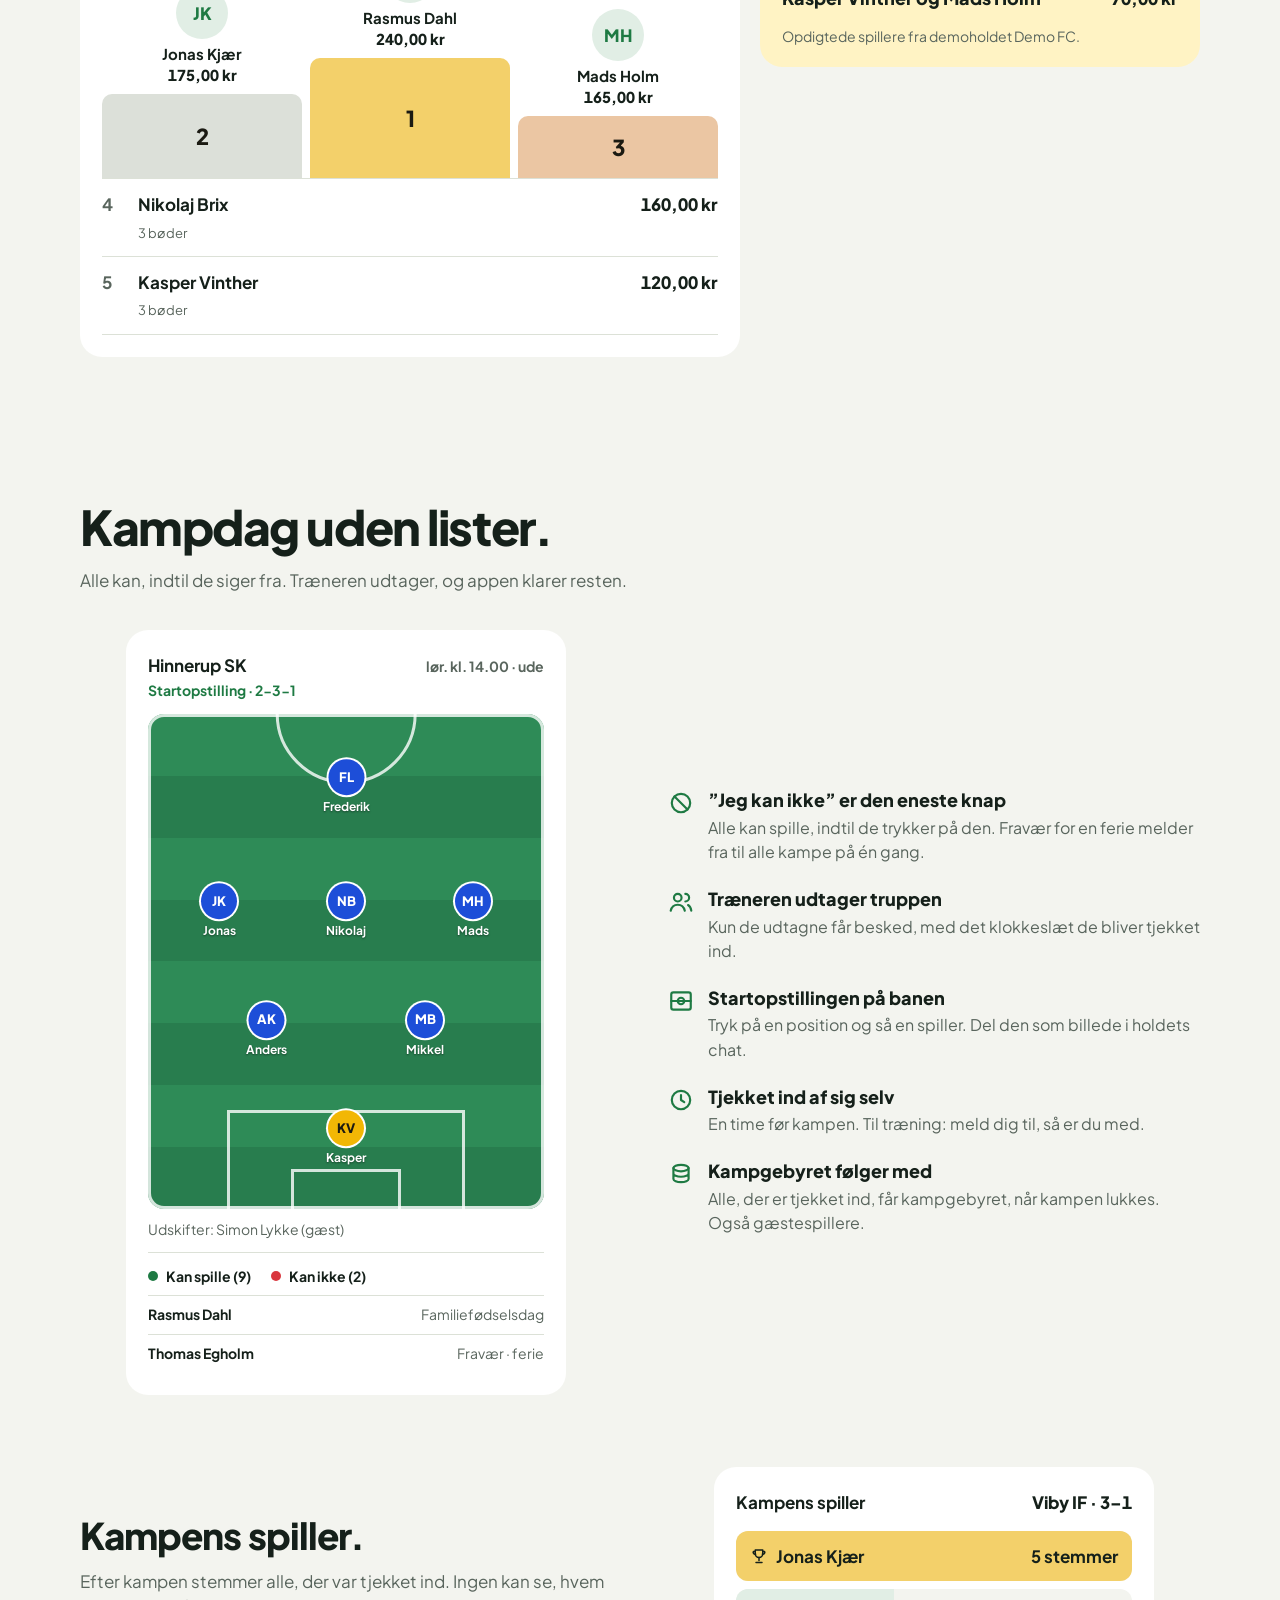
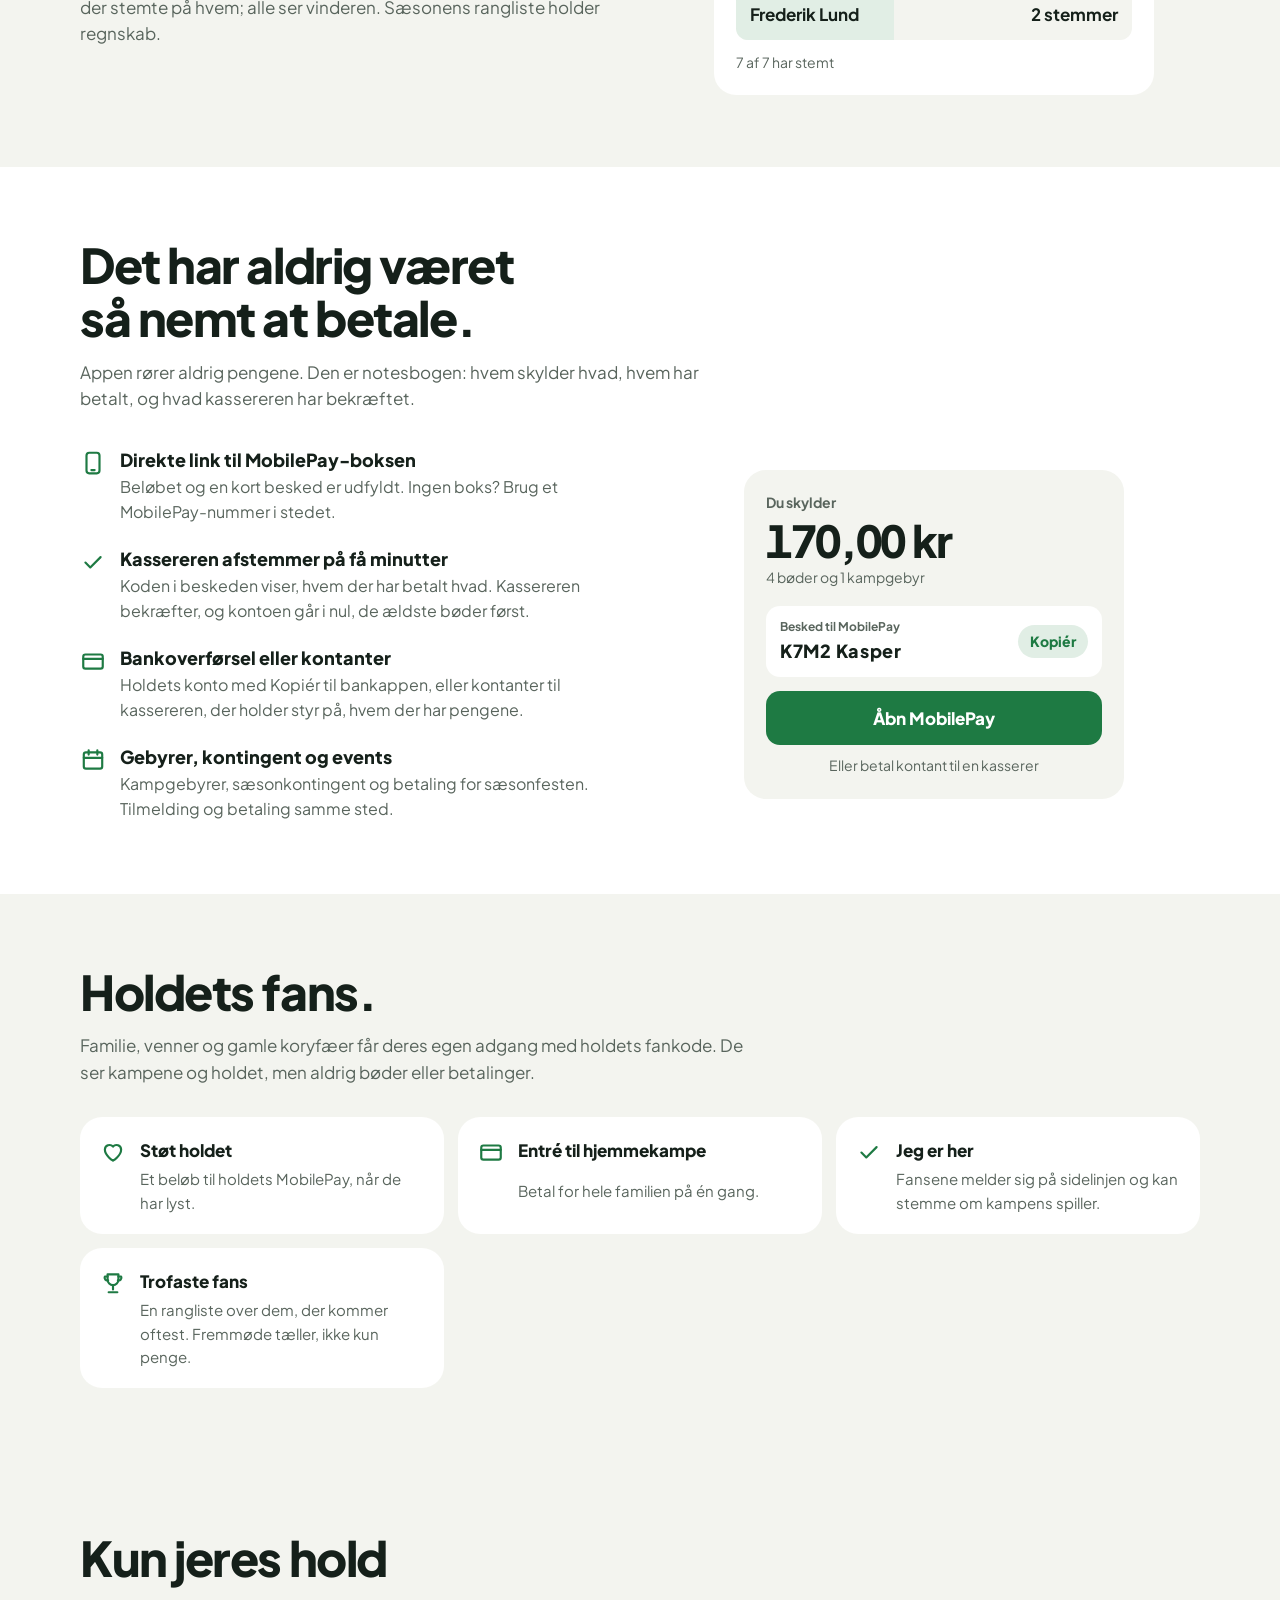
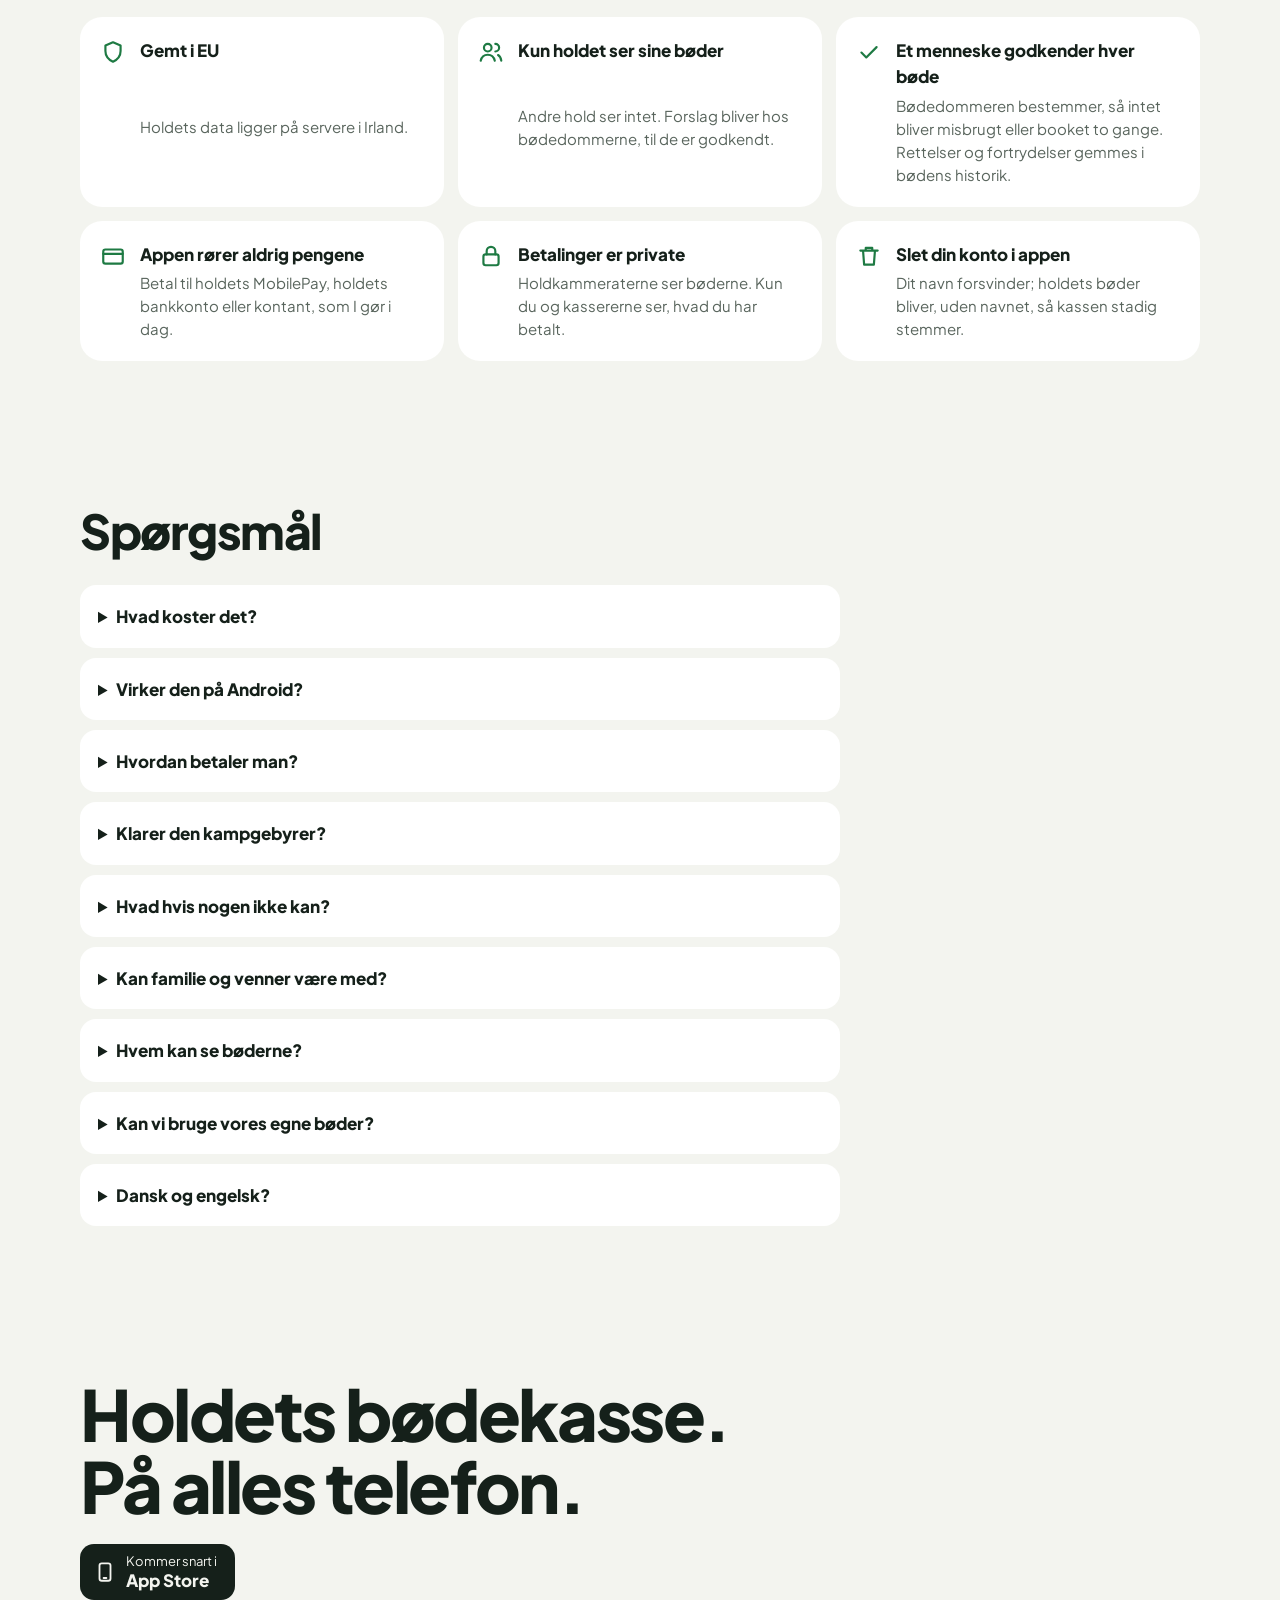
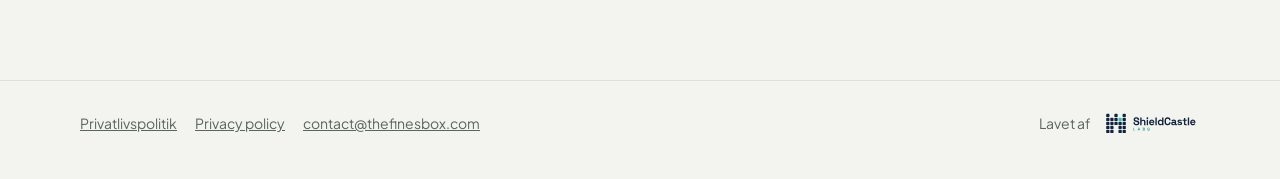
==== commit c837f702: "Danish: kampgebyr instead of kampkontingent (kontingent only for the season fee)" ====
--- a/da/index.html
+++ b/da/index.html
@@ -3,8 +3,8 @@
 <head>
 <meta charset="utf-8">
 <meta name="viewport" content="width=device-width, initial-scale=1">
-<title>The Fines Box · Bøder og kampkontingent til amatørfodboldhold</title>
-<meta name="description" content="Bøder, kampkontingent, trup og startopstilling til amatørfodboldhold. Spillerne foreslår bøder, bødedommeren godkender, og det hele lander på ranglisten. Til iPhone, på dansk og engelsk.">
+<title>The Fines Box · Bøder og kampgebyrer til amatørfodboldhold</title>
+<meta name="description" content="Bøder, kampgebyrer, trup og startopstilling til amatørfodboldhold. Spillerne foreslår bøder, bødedommeren godkender, og det hele lander på ranglisten. Til iPhone, på dansk og engelsk.">
 <link rel="canonical" href="https://thefinesbox.com/da/">
 <link rel="alternate" hreflang="en" href="https://thefinesbox.com/">
 <link rel="alternate" hreflang="da" href="https://thefinesbox.com/da/">
@@ -12,7 +12,7 @@
 <meta property="og:type" content="website">
 <meta property="og:url" content="https://thefinesbox.com/da/">
 <meta property="og:title" content="The Fines Box: for sent igen? Det koster 20 kr.">
-<meta property="og:description" content="Bøder, kampkontingent, trup og startopstilling til amatørfodboldhold. Spillerne foreslår bøder, bødedommeren godkender, og det hele lander på ranglisten. Til iPhone, på dansk og engelsk.">
+<meta property="og:description" content="Bøder, kampgebyrer, trup og startopstilling til amatørfodboldhold. Spillerne foreslår bøder, bødedommeren godkender, og det hele lander på ranglisten. Til iPhone, på dansk og engelsk.">
 <meta property="og:image" content="https://thefinesbox.com/og-da.jpg">
 <meta property="og:image:width" content="1200">
 <meta property="og:image:height" content="630">
@@ -43,7 +43,7 @@
       <div>
         <p class="eyebrow">Holdets bødekasse til amatørfodbold</p>
         <h1>For sent igen? <em>Det koster 20 kr.</em></h1>
-        <p class="lede">The Fines Box holder styr på holdets bøder, kampkontingent og betalinger. <strong>Spillerne foreslår bøder til hinanden, bødedommeren godkender med ét tryk,</strong> og det hele lander på ranglisten.</p>
+        <p class="lede">The Fines Box holder styr på holdets bøder, kampgebyrer og betalinger. <strong>Spillerne foreslår bøder til hinanden, bødedommeren godkender med ét tryk,</strong> og det hele lander på ranglisten.</p>
         <div class="hero-actions">
           <span class="badge" role="img" aria-label="Kommer snart i App Store"><svg viewBox="0 0 24 24" fill="none" stroke="currentColor" stroke-width="2" stroke-linecap="round" aria-hidden="true"><rect x="6" y="2.5" width="12" height="19" rx="2.5"/><path d="M10.5 18.5h3"/></svg><span>Kommer snart i<b>App Store</b></span></span>
           <span class="small">Testes af de første hold lige nu.</span>
@@ -204,7 +204,7 @@
           <li><svg viewBox="0 0 24 24" fill="none" stroke="currentColor" stroke-width="2" stroke-linecap="round" stroke-linejoin="round" aria-hidden="true"><circle cx="9" cy="8" r="3.5"/><path d="M2.5 20c.8-3.5 3.3-5.5 6.5-5.5s5.7 2 6.5 5.5"/><path d="M16 4.5a3.5 3.5 0 0 1 0 7M18.5 14.8c1.6.9 2.6 2.6 3 5.2"/></svg><b>Træneren udtager truppen</b><p>Kun de udtagne får besked, med det klokkeslæt de bliver tjekket ind.</p></li>
           <li><svg viewBox="0 0 24 24" fill="none" stroke="currentColor" stroke-width="2" stroke-linecap="round" stroke-linejoin="round" aria-hidden="true"><rect x="3" y="4" width="18" height="16" rx="2"/><path d="M3 12h18"/><circle cx="12" cy="12" r="3"/></svg><b>Startopstillingen på banen</b><p>Tryk på en position og så en spiller. Del den som billede i holdets chat.</p></li>
           <li><svg viewBox="0 0 24 24" fill="none" stroke="currentColor" stroke-width="2" stroke-linecap="round" stroke-linejoin="round" aria-hidden="true"><circle cx="12" cy="12" r="8.5"/><path d="M12 7.5V12l3 2"/></svg><b>Tjekket ind af sig selv</b><p>En time før kampen. Til træning: meld dig til, så er du med.</p></li>
-          <li><svg viewBox="0 0 24 24" fill="none" stroke="currentColor" stroke-width="2" stroke-linecap="round" stroke-linejoin="round" aria-hidden="true"><ellipse cx="12" cy="6.5" rx="7" ry="3"/><path d="M5 6.5v5c0 1.7 3.1 3 7 3s7-1.3 7-3v-5M5 11.5v5c0 1.7 3.1 3 7 3s7-1.3 7-3v-5"/></svg><b>Kontingentet følger med</b><p>Alle, der er tjekket ind, får kampkontingentet, når kampen lukkes. Også gæstespillere.</p></li>
+          <li><svg viewBox="0 0 24 24" fill="none" stroke="currentColor" stroke-width="2" stroke-linecap="round" stroke-linejoin="round" aria-hidden="true"><ellipse cx="12" cy="6.5" rx="7" ry="3"/><path d="M5 6.5v5c0 1.7 3.1 3 7 3s7-1.3 7-3v-5M5 11.5v5c0 1.7 3.1 3 7 3s7-1.3 7-3v-5"/></svg><b>Kampgebyret følger med</b><p>Alle, der er tjekket ind, får kampgebyret, når kampen lukkes. Også gæstespillere.</p></li>
         </ul>
       </div>
 
@@ -233,7 +233,7 @@
         <div class="panel paycard" role="img" aria-label="Betal-skærmen: du skylder 170,00 kr, beskeden til MobilePay og knappen Åbn MobilePay.">
           <p class="owe">Du skylder</p>
           <p class="amount num">170,00 kr</p>
-          <p class="small">4 bøder og 1 kampkontingent</p>
+          <p class="small">4 bøder og 1 kampgebyr</p>
           <div class="ref"><span><small>Besked til MobilePay</small><b>K7M2 Kasper</b></span><span class="copy">Kopiér</span></div>
           <p class="paybtn">Åbn MobilePay</p>
           <p class="small alt">Eller betal kontant til en kasserer</p>
@@ -242,7 +242,7 @@
           <li><svg viewBox="0 0 24 24" fill="none" stroke="currentColor" stroke-width="2" stroke-linecap="round" stroke-linejoin="round" aria-hidden="true"><rect x="6" y="2.5" width="12" height="19" rx="2.5"/><path d="M10.5 18.5h3"/></svg><b>Direkte link til MobilePay-boksen</b><p>Beløbet og en kort besked er udfyldt. Ingen boks? Brug et MobilePay-nummer i stedet.</p></li>
           <li><svg viewBox="0 0 24 24" fill="none" stroke="currentColor" stroke-width="2" stroke-linecap="round" stroke-linejoin="round" aria-hidden="true"><path d="M5 12.5l4.5 4.5L19 7.5"/></svg><b>Kassereren afstemmer på få minutter</b><p>Koden i beskeden viser, hvem der har betalt hvad. Kassereren bekræfter, og kontoen går i nul, de ældste bøder først.</p></li>
           <li><svg viewBox="0 0 24 24" fill="none" stroke="currentColor" stroke-width="2" stroke-linecap="round" stroke-linejoin="round" aria-hidden="true"><rect x="3" y="6" width="18" height="13" rx="2"/><path d="M3 10h18"/></svg><b>Bankoverførsel eller kontanter</b><p>Holdets konto med Kopiér til bankappen, eller kontanter til kassereren, der holder styr på, hvem der har pengene.</p></li>
-          <li><svg viewBox="0 0 24 24" fill="none" stroke="currentColor" stroke-width="2" stroke-linecap="round" stroke-linejoin="round" aria-hidden="true"><rect x="3.5" y="5" width="17" height="15" rx="2"/><path d="M3.5 10h17M8 3v4M16 3v4"/></svg><b>Kontingent og events</b><p>Kampkontingent, sæsonkontingent og betaling for sæsonfesten. Tilmelding og betaling samme sted.</p></li>
+          <li><svg viewBox="0 0 24 24" fill="none" stroke="currentColor" stroke-width="2" stroke-linecap="round" stroke-linejoin="round" aria-hidden="true"><rect x="3.5" y="5" width="17" height="15" rx="2"/><path d="M3.5 10h17M8 3v4M16 3v4"/></svg><b>Gebyrer, kontingent og events</b><p>Kampgebyrer, sæsonkontingent og betaling for sæsonfesten. Tilmelding og betaling samme sted.</p></li>
         </ul>
       </div>
     </div>
@@ -282,7 +282,7 @@
         <details><summary>Hvad koster det?</summary><p>Ingenting. The Fines Box er gratis, uden reklamer og uden køb i appen.</p></details>
         <details><summary>Virker den på Android?</summary><p>Ikke endnu. iPhone kommer først; Android følger efter.</p></details>
         <details><summary>Hvordan betaler man?</summary><p>Appen tager ikke imod penge. Spillerne betaler til holdets MobilePay-boks eller MobilePay-nummer, med en bankoverførsel eller kontant, og kassereren bekræfter det.</p></details>
-        <details><summary>Klarer den kampkontingent?</summary><p>Ja. Alle, der er tjekket ind, får kampkontingentet, når kampen lukkes. Også kontingent pr. træning og sæsonkontingent, med fritagelser pr. spiller.</p></details>
+        <details><summary>Klarer den kampgebyrer?</summary><p>Ja. Alle, der er tjekket ind, får kampgebyret, når kampen lukkes. Også gebyr pr. træning og sæsonkontingent, med fritagelser pr. spiller.</p></details>
         <details><summary>Hvad hvis nogen ikke kan?</summary><p>De trykker ”Jeg kan ikke” eller lægger deres fravær ind. Træneren ser det, når truppen udtages, og et sent afbud kan blive til et bødeforslag, hvis holdet vil.</p></details>
         <details><summary>Kan familie og venner være med?</summary><p>Ja, som fans med holdets fankode. De ser kampe og opstillinger, kan støtte holdet og betale entré, men ser aldrig bøder eller betalinger.</p></details>
         <details><summary>Hvem kan se bøderne?</summary><p>Kun jeres hold. Godkendte bøder kan hele holdet se; et forslag ser kun bødedommerne og den, der foreslog det. Betalinger er private.</p></details>
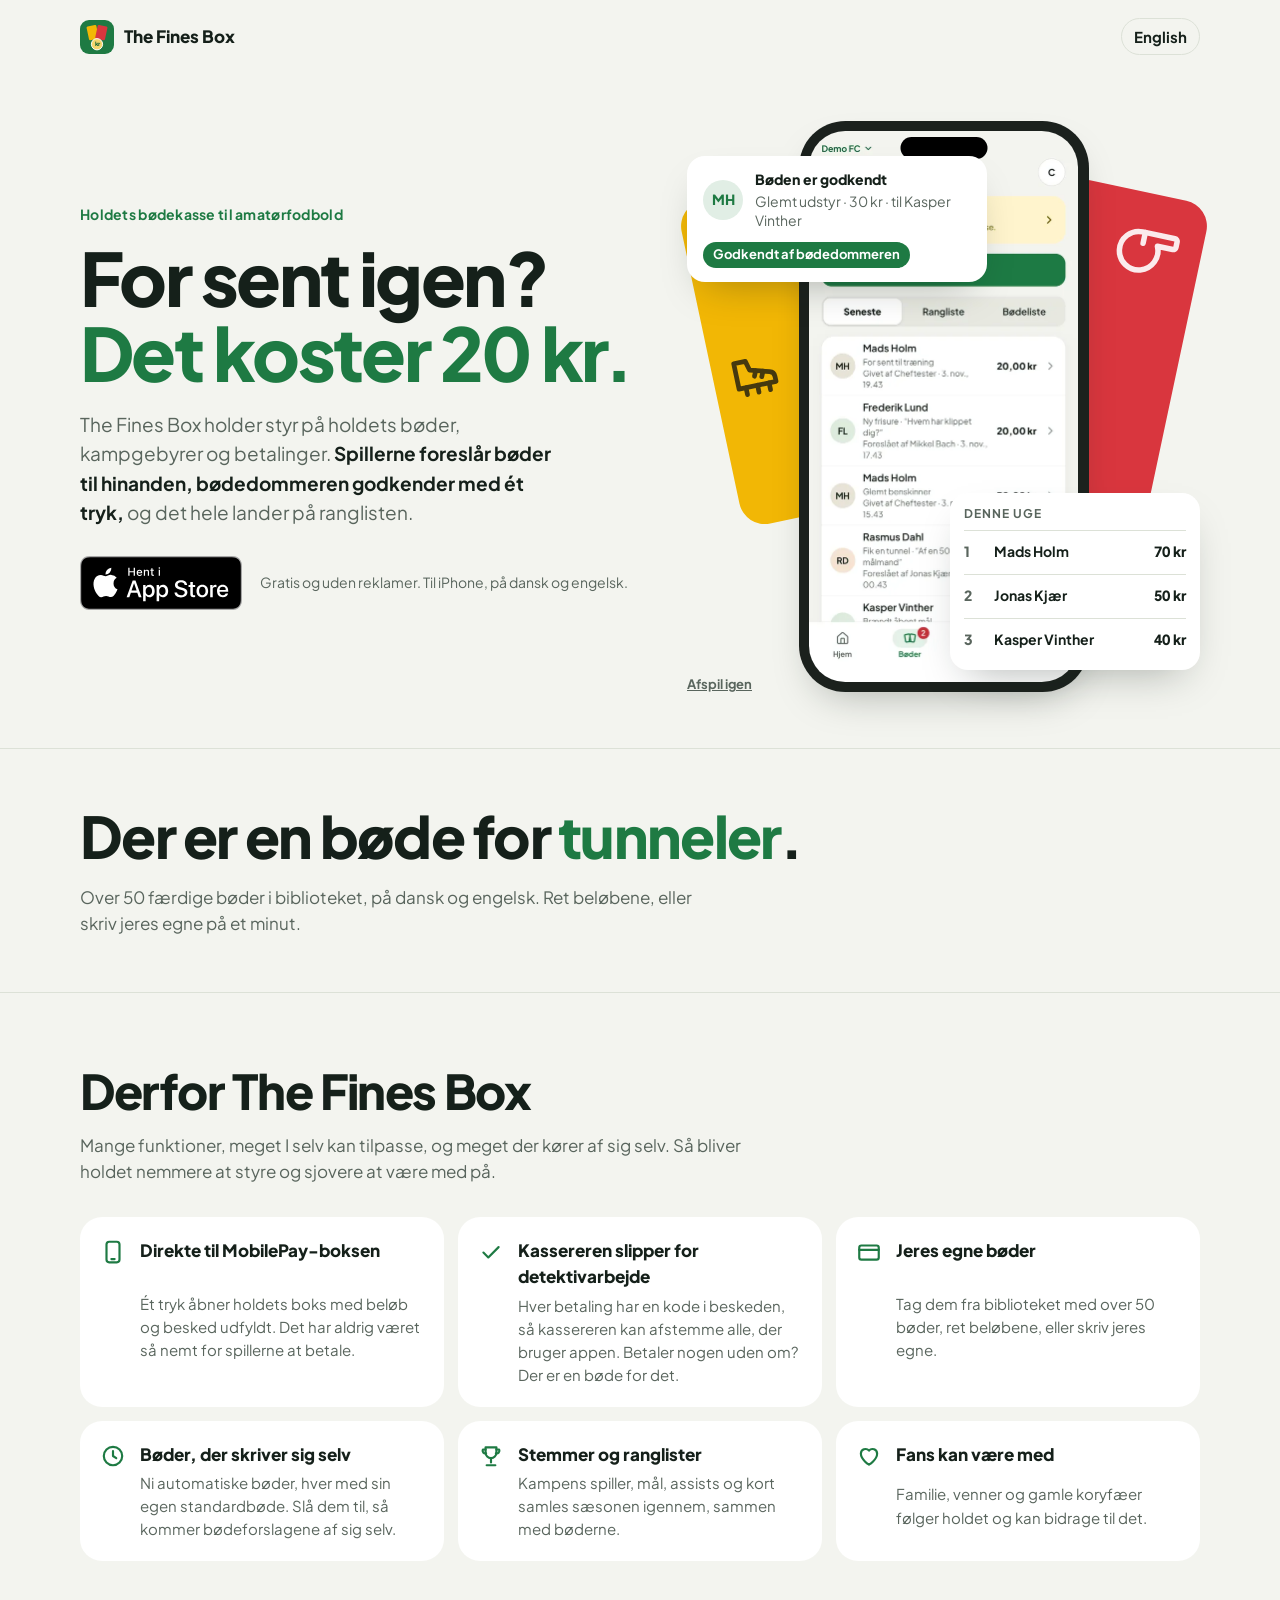
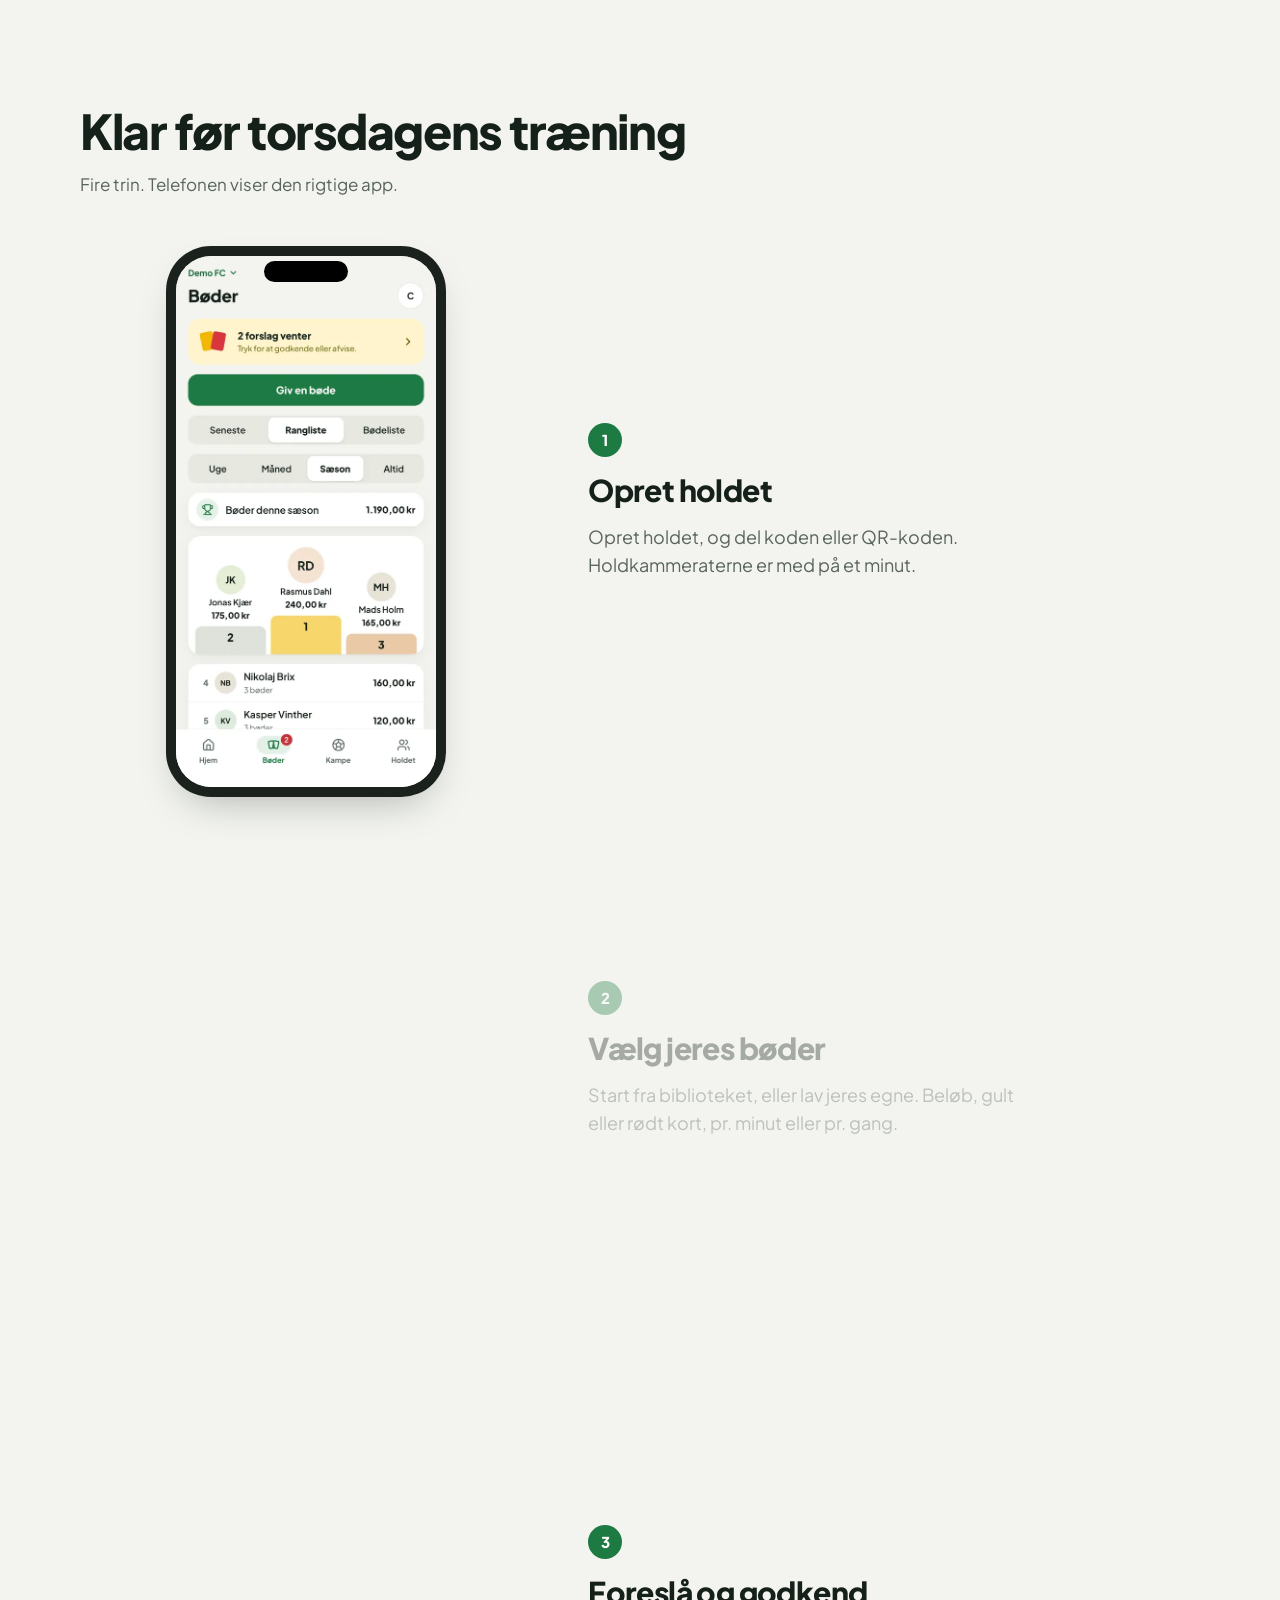
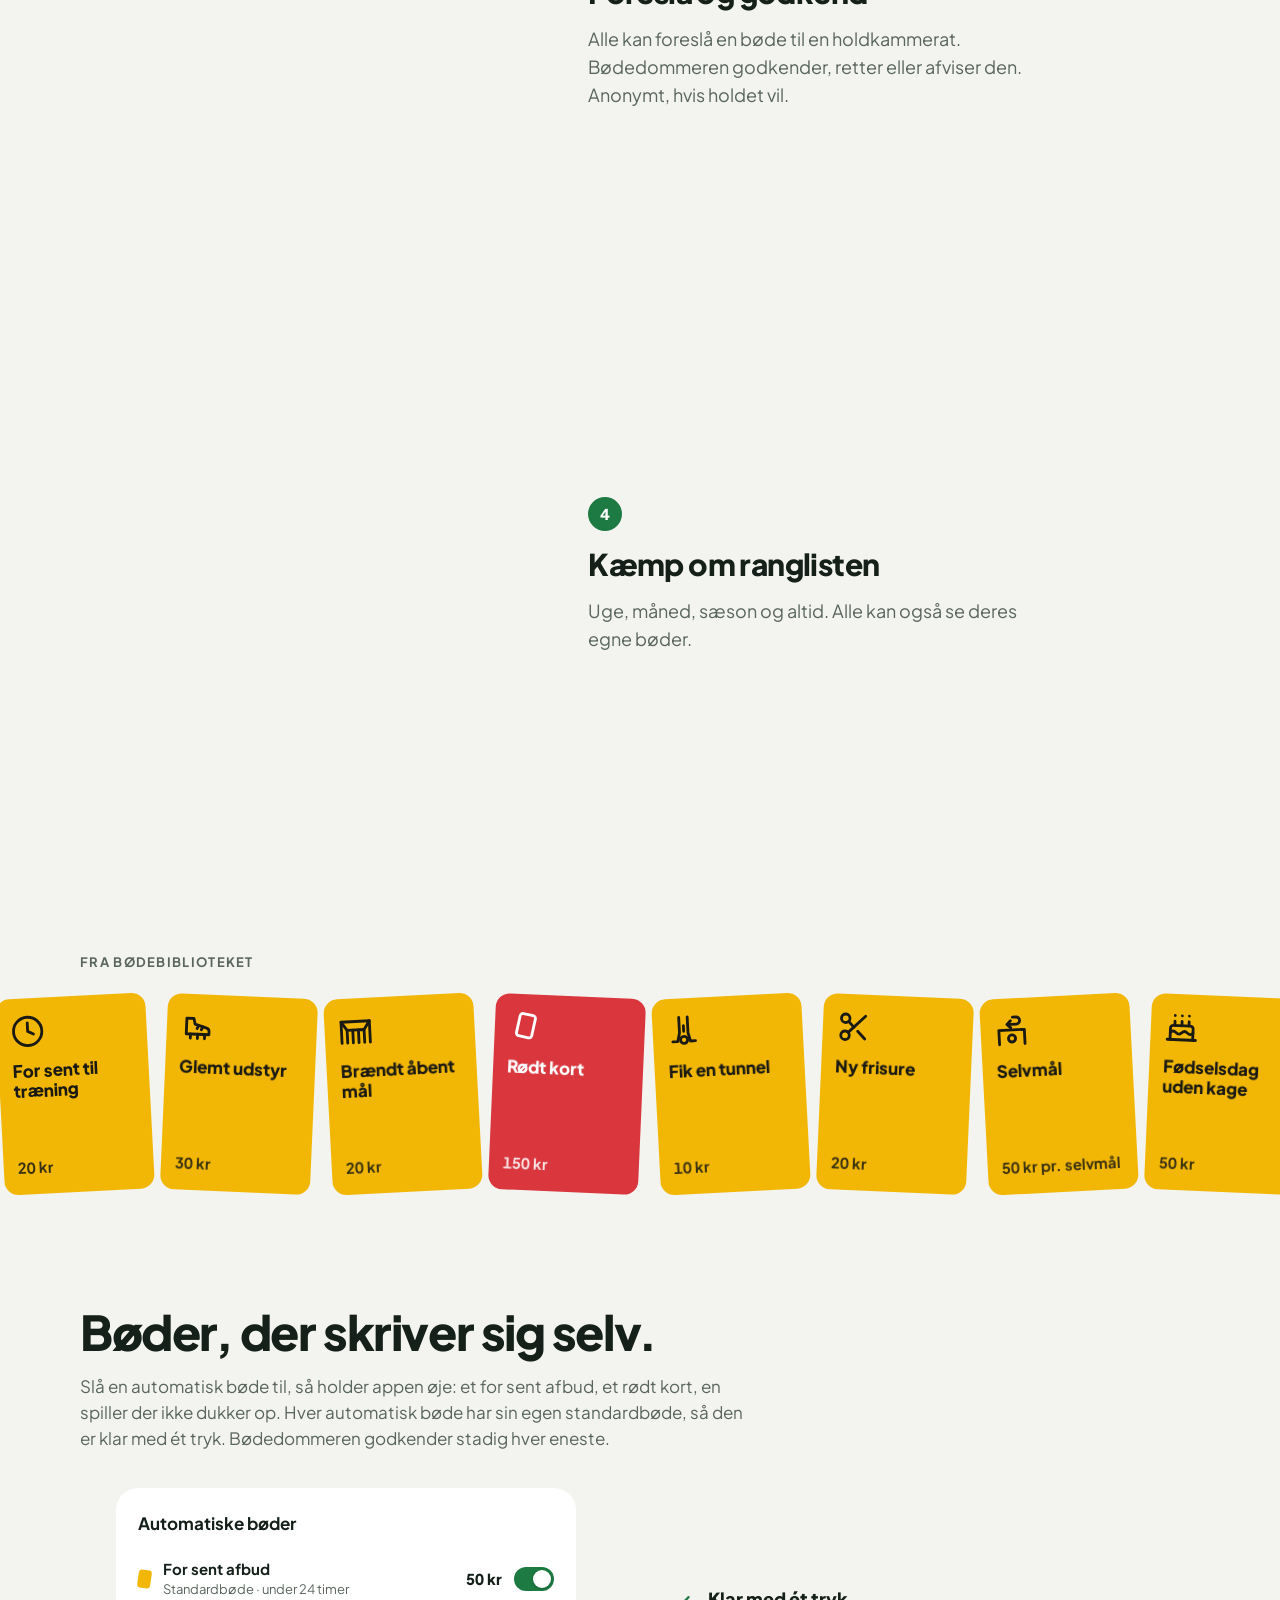
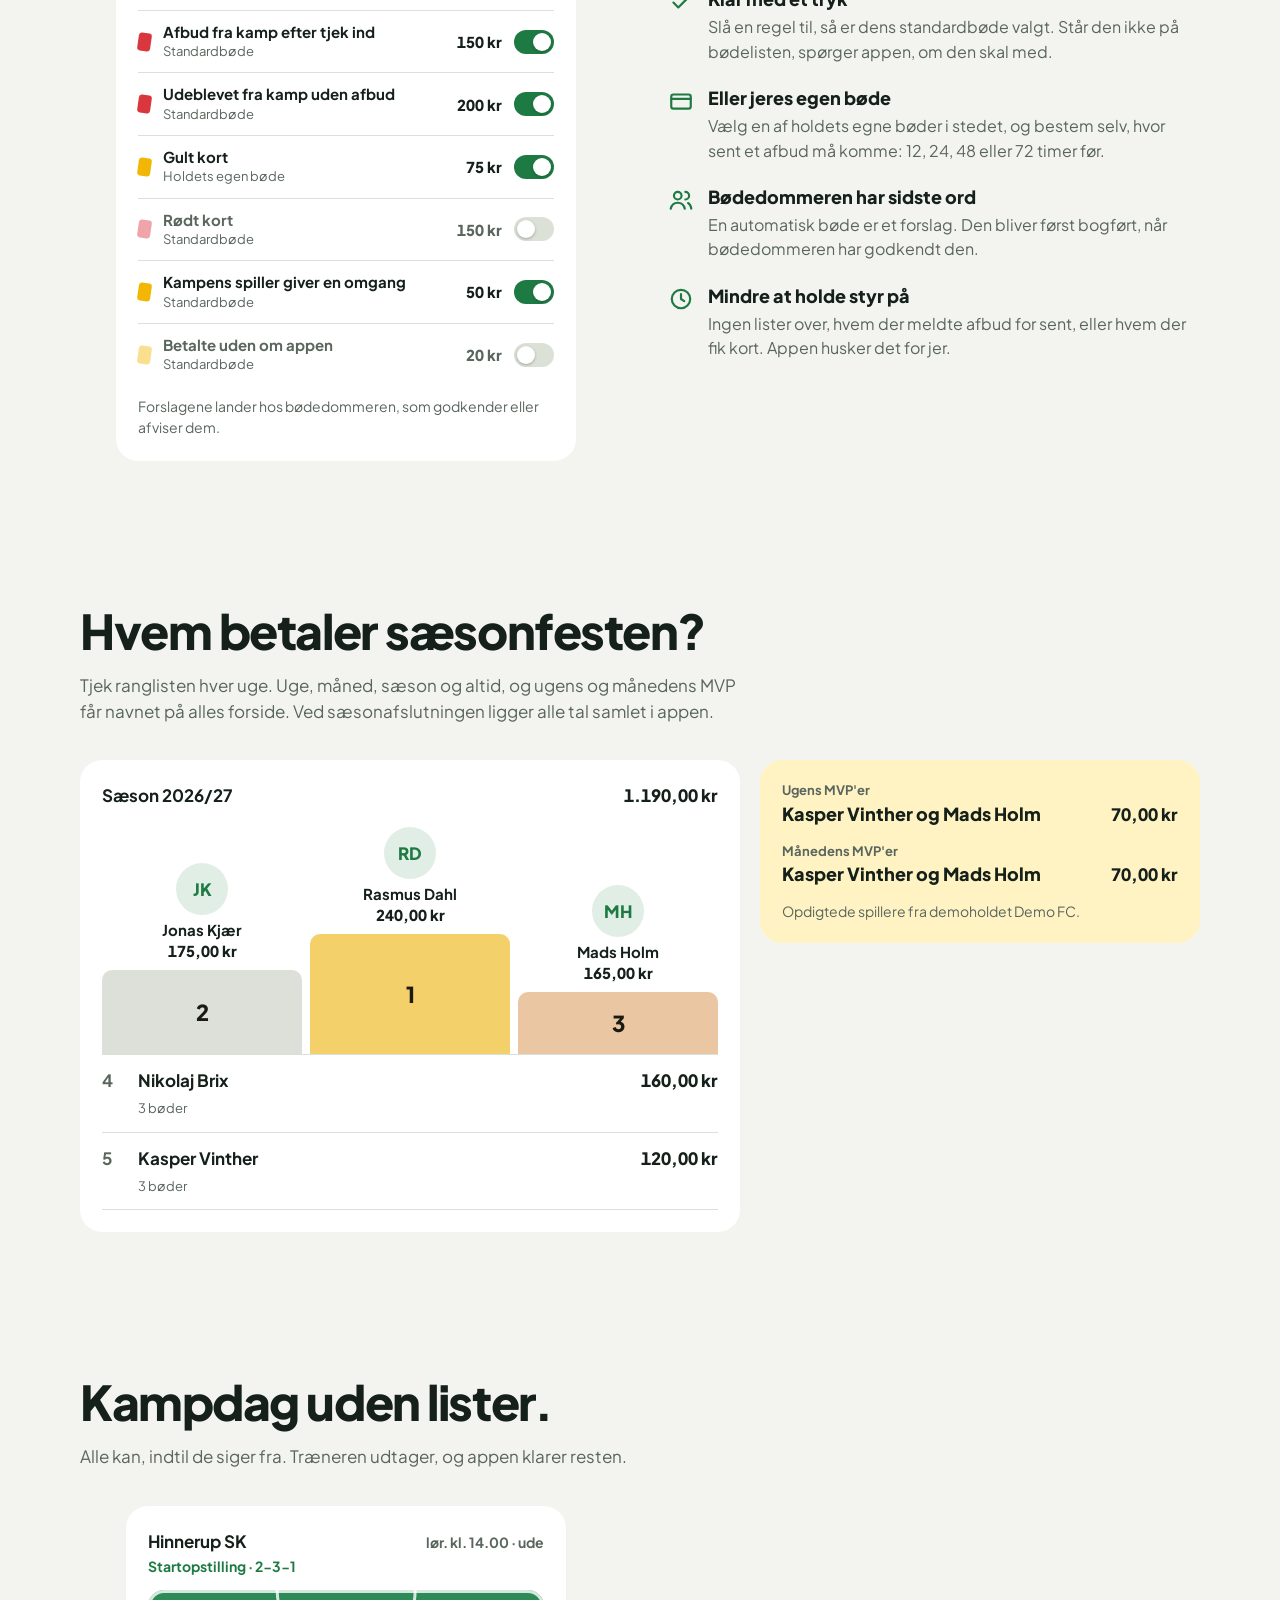
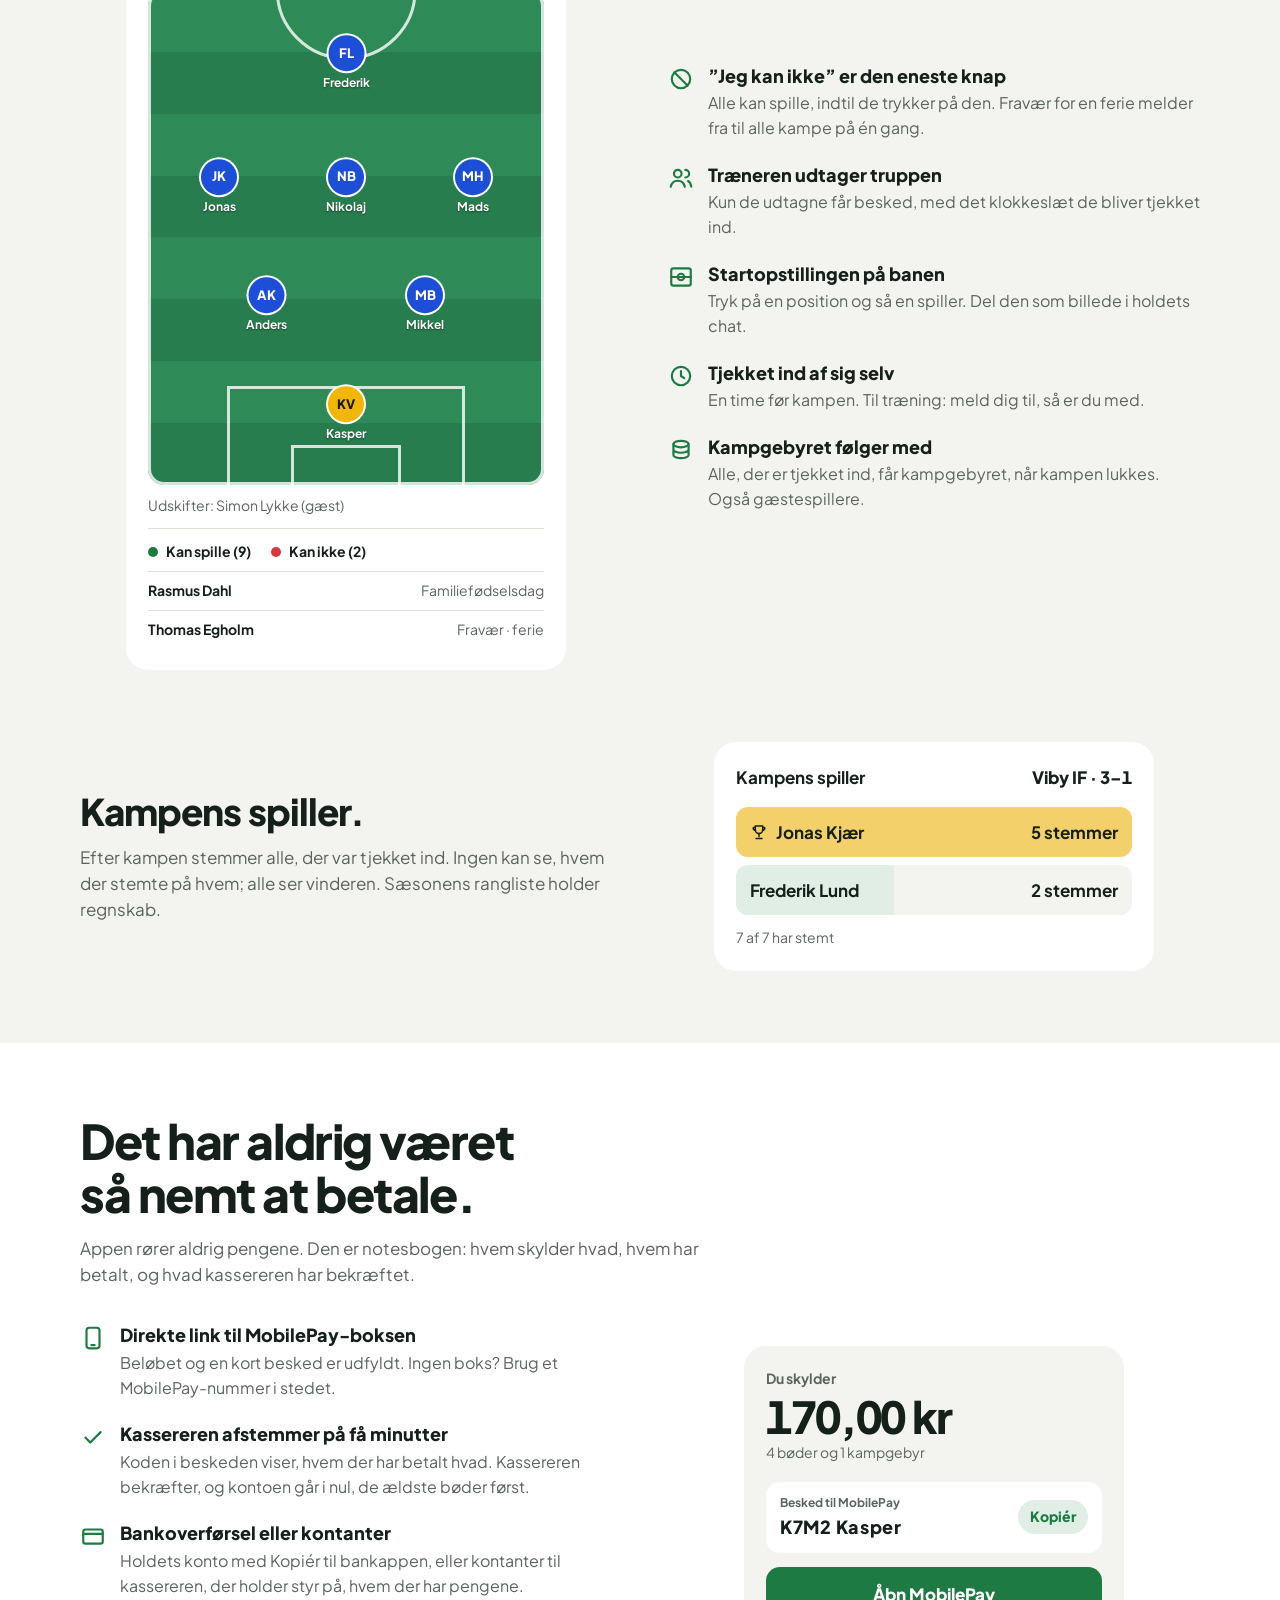
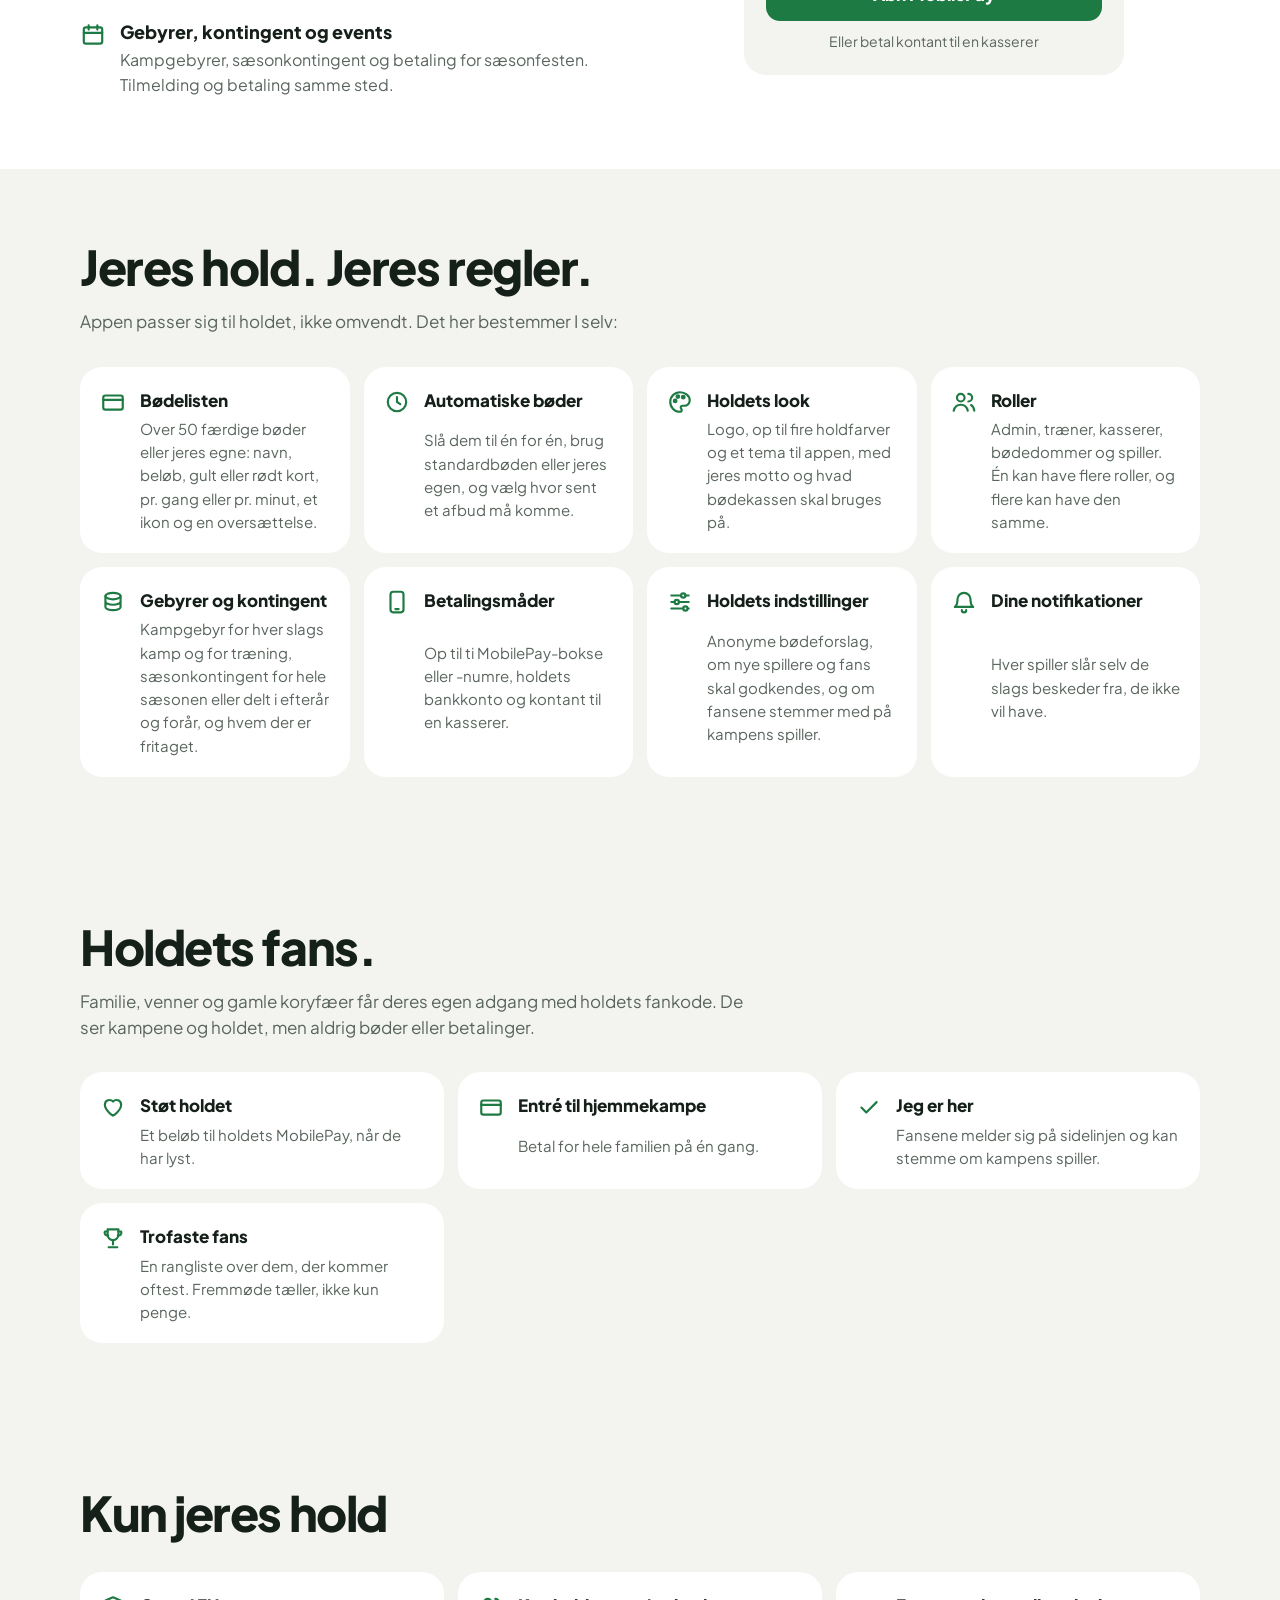
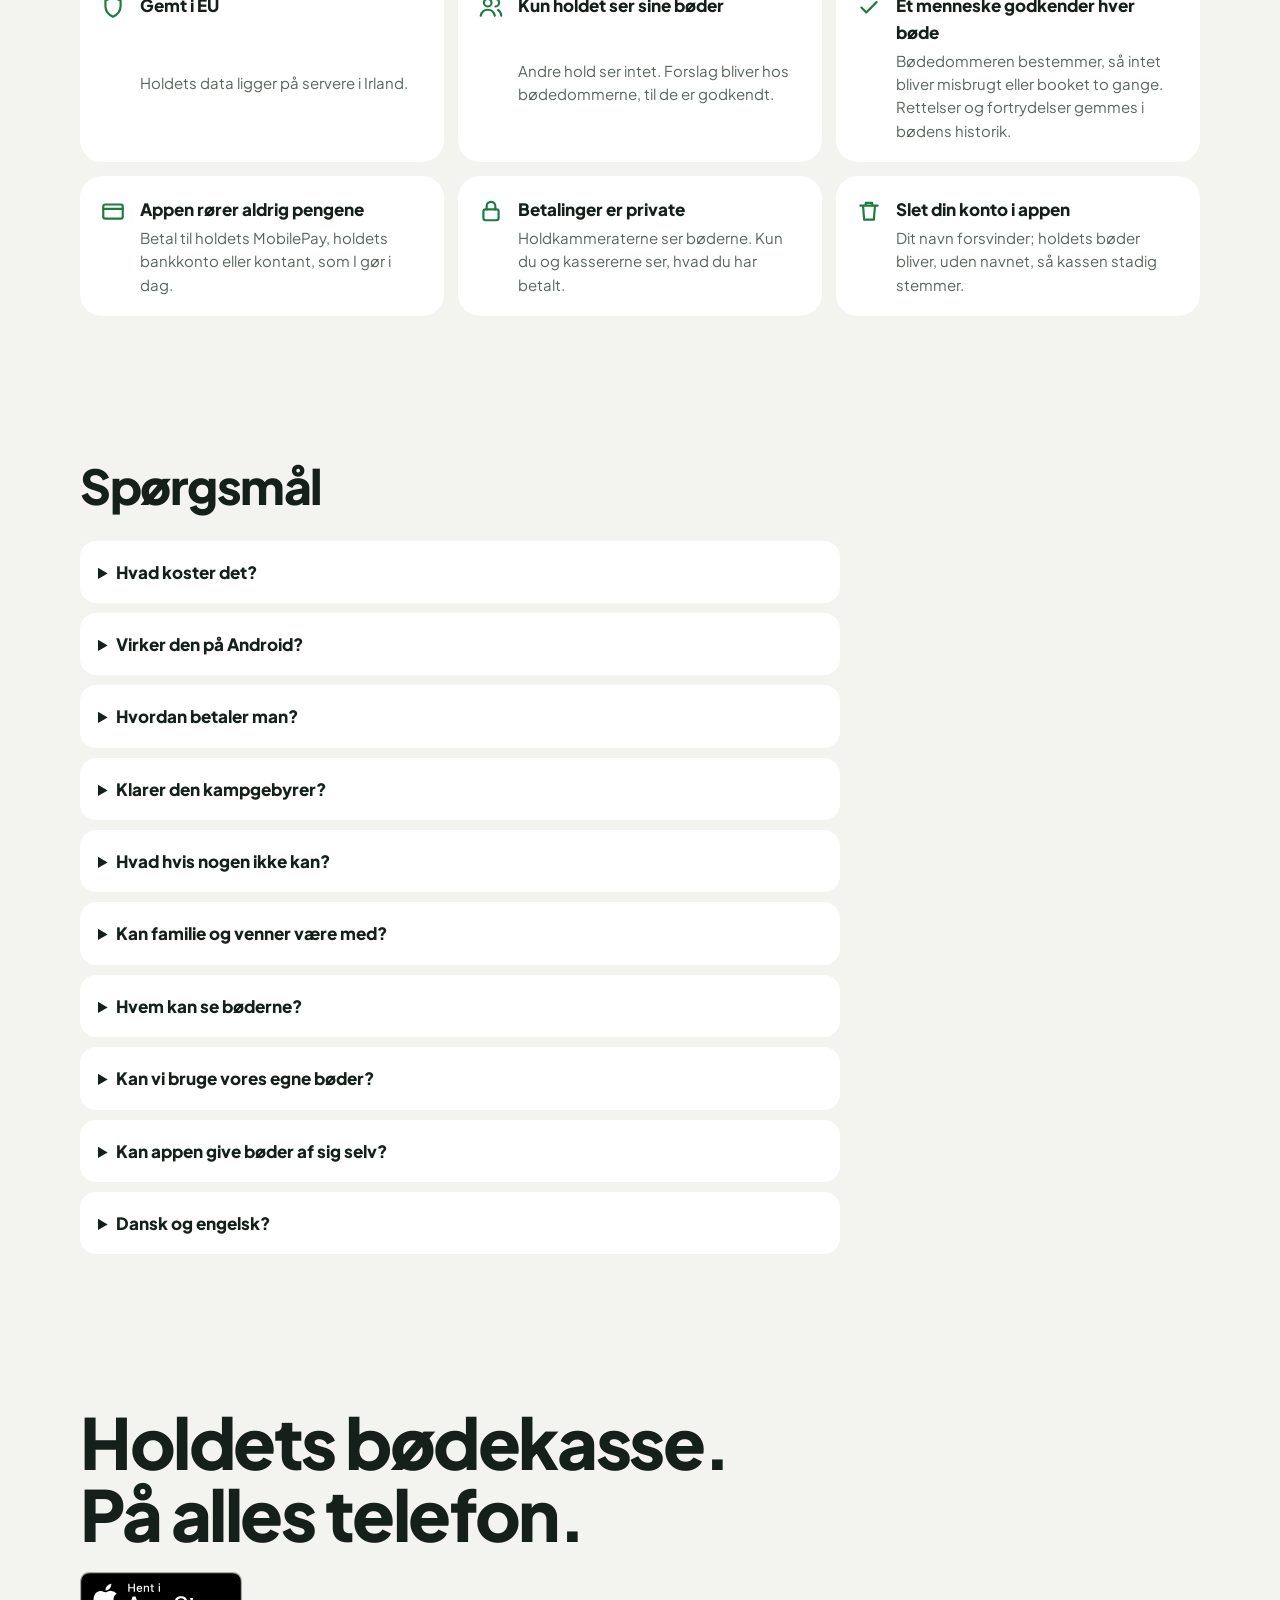
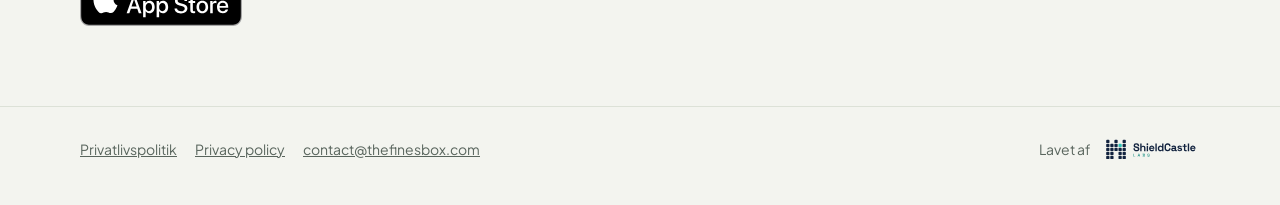
==== commit d692ee89: "In the App Store: Apple's badge; automatic fines with standard fines and Your team. Your rules. on t" ====
--- a/da/index.html
+++ b/da/index.html
@@ -45,8 +45,8 @@
         <h1>For sent igen? <em>Det koster 20 kr.</em></h1>
         <p class="lede">The Fines Box holder styr på holdets bøder, kampgebyrer og betalinger. <strong>Spillerne foreslår bøder til hinanden, bødedommeren godkender med ét tryk,</strong> og det hele lander på ranglisten.</p>
         <div class="hero-actions">
-          <span class="badge" role="img" aria-label="Kommer snart i App Store"><svg viewBox="0 0 24 24" fill="none" stroke="currentColor" stroke-width="2" stroke-linecap="round" aria-hidden="true"><rect x="6" y="2.5" width="12" height="19" rx="2.5"/><path d="M10.5 18.5h3"/></svg><span>Kommer snart i<b>App Store</b></span></span>
-          <span class="small">Testes af de første hold lige nu.</span>
+          <a class="store" href="https://apps.apple.com/dk/app/id6829148710"><img src="/img/app-store-badge-da.svg" height="54" alt="Hent i App Store"></a>
+          <span class="small">Gratis og uden reklamer. Til iPhone, på dansk og engelsk.</span>
         </div>
       </div>
 
@@ -56,7 +56,7 @@
         <div class="notice" id="notice" aria-live="polite">
           <span class="av" aria-hidden="true">MH</span>
           <span class="t" id="notice-title">Mads Holm har foreslået en bøde</span>
-          <span class="d">Glemt støvler · 50 kr · til Kasper Vinther</span>
+          <span class="d">Glemt udstyr · 30 kr · til Kasper Vinther</span>
           <span class="status" id="notice-status">Venter på bødedommeren</span>
         </div>
         <div class="mini">
@@ -75,7 +75,7 @@
   <section class="rotator">
     <div class="wrap">
       <h2>Der er en bøde for <span class="word" id="word">brændte åbne mål</span>.</h2>
-      <p>48 færdige bøder i biblioteket, på dansk og engelsk. Ret beløbene, eller skriv jeres egne på et minut.</p>
+      <p>Over 50 færdige bøder i biblioteket, på dansk og engelsk. Ret beløbene, eller skriv jeres egne på et minut.</p>
     </div>
   </section>
 
@@ -87,7 +87,7 @@
         <div class="tile"><svg viewBox="0 0 24 24" fill="none" stroke="currentColor" stroke-width="2" stroke-linecap="round" stroke-linejoin="round" aria-hidden="true"><rect x="6" y="2.5" width="12" height="19" rx="2.5"/><path d="M10.5 18.5h3"/></svg><b>Direkte til MobilePay-boksen</b><p>Ét tryk åbner holdets boks med beløb og besked udfyldt. Det har aldrig været så nemt for spillerne at betale.</p></div>
         <div class="tile"><svg viewBox="0 0 24 24" fill="none" stroke="currentColor" stroke-width="2" stroke-linecap="round" stroke-linejoin="round" aria-hidden="true"><path d="M5 12.5l4.5 4.5L19 7.5"/></svg><b>Kassereren slipper for detektivarbejde</b><p>Hver betaling har en kode i beskeden, så kassereren kan afstemme alle, der bruger appen. Betaler nogen uden om? Der er en bøde for det.</p></div>
         <div class="tile"><svg viewBox="0 0 24 24" fill="none" stroke="currentColor" stroke-width="2" stroke-linecap="round" stroke-linejoin="round" aria-hidden="true"><rect x="3" y="6" width="18" height="13" rx="2"/><path d="M3 10h18"/></svg><b>Jeres egne bøder</b><p>Tag dem fra biblioteket med over 50 bøder, ret beløbene, eller skriv jeres egne.</p></div>
-        <div class="tile"><svg viewBox="0 0 24 24" fill="none" stroke="currentColor" stroke-width="2" stroke-linecap="round" stroke-linejoin="round" aria-hidden="true"><circle cx="12" cy="12" r="8.5"/><path d="M12 7.5V12l3 2"/></svg><b>Bøder, der skriver sig selv</b><p>Gult kort, rødt kort eller sent afbud: når det er registreret i appen, ligger bødeforslaget klar hos bødedommeren.</p></div>
+        <div class="tile"><svg viewBox="0 0 24 24" fill="none" stroke="currentColor" stroke-width="2" stroke-linecap="round" stroke-linejoin="round" aria-hidden="true"><circle cx="12" cy="12" r="8.5"/><path d="M12 7.5V12l3 2"/></svg><b>Bøder, der skriver sig selv</b><p>Ni automatiske bøder, hver med sin egen standardbøde. Slå dem til, så kommer bødeforslagene af sig selv.</p></div>
         <div class="tile"><svg viewBox="0 0 24 24" fill="none" stroke="currentColor" stroke-width="2" stroke-linecap="round" stroke-linejoin="round" aria-hidden="true"><path d="M7 4h10v5a5 5 0 0 1-10 0z"/><path d="M7 6H4.5a2.5 2.5 0 0 0 3 3.5M17 6h2.5a2.5 2.5 0 0 1-3 3.5M12 14v4M8 20.5h8"/></svg><b>Stemmer og ranglister</b><p>Kampens spiller, mål, assists og kort samles sæsonen igennem, sammen med bøderne.</p></div>
         <div class="tile"><svg viewBox="0 0 24 24" fill="none" stroke="currentColor" stroke-width="2" stroke-linecap="round" stroke-linejoin="round" aria-hidden="true"><path d="M12 20s-7.5-4.6-7.5-10.2A4.3 4.3 0 0 1 12 7a4.3 4.3 0 0 1 7.5 2.8C19.5 15.4 12 20 12 20z"/></svg><b>Fans kan være med</b><p>Familie, venner og gamle koryfæer følger holdet og kan bidrage til det.</p></div>
       </div>
@@ -140,8 +140,36 @@
   <section class="band" aria-label="Fra bødebiblioteket">
     <div class="wrap"><p class="band-label">Fra bødebiblioteket</p></div>
     <div class="band-track">
-      <div class="fcard"><svg viewBox="0 0 24 24" fill="none" stroke="currentColor" stroke-width="2" stroke-linecap="round" stroke-linejoin="round" aria-hidden="true"><circle cx="12" cy="12" r="10"/><path d="M12 6v6l4 2"/></svg><b>For sent til træning</b><span>20 kr</span></div><div class="fcard"><svg viewBox="0 0 24 24" fill="none" stroke="currentColor" stroke-width="2" stroke-linecap="round" stroke-linejoin="round" aria-hidden="true"><path d="M4 6h5l1 4 8.2 2.4a2.5 2.5 0 0 1 1.8 2.4V17H4z"/><path d="M7 17v3"/><path d="M12 17v3"/><path d="M17 17v3"/><path d="m12.5 10.8-1 2.2"/><path d="m15.5 11.6-1 2.2"/></svg><b>Glemt støvler</b><span>50 kr</span></div><div class="fcard"><svg viewBox="0 0 24 24" fill="none" stroke="currentColor" stroke-width="2" stroke-linecap="round" stroke-linejoin="round" aria-hidden="true"><path d="M2 20V5h20v15"/><path d="M6 20v-9h12v9"/><path d="m2 5 4 6"/><path d="m22 5-4 6"/><path d="M10 11v9"/><path d="M14 11v9"/></svg><b>Brændt åbent mål</b><span>20 kr</span></div><div class="fcard red"><svg viewBox="0 0 24 24" fill="none" stroke="currentColor" stroke-width="2" stroke-linecap="round" stroke-linejoin="round" aria-hidden="true"><rect x="6.5" y="3" width="11" height="16" rx="2" transform="rotate(10 12 11)"/></svg><b>Rødt kort</b><span>150 kr</span></div><div class="fcard"><svg viewBox="0 0 24 24" fill="none" stroke="currentColor" stroke-width="2" stroke-linecap="round" stroke-linejoin="round" aria-hidden="true"><path d="M9 2v11l-1.5 6H4"/><path d="M15 2v11l1.5 6H20"/><circle cx="12" cy="18" r="2.5"/><path d="M12 8v4"/></svg><b>Fik en tunnel</b><span>10 kr</span></div><div class="fcard"><svg viewBox="0 0 24 24" fill="none" stroke="currentColor" stroke-width="2" stroke-linecap="round" stroke-linejoin="round" aria-hidden="true"><circle cx="6" cy="6" r="3"/><path d="M8.12 8.12 12 12"/><path d="M20 4 8.12 15.88"/><circle cx="6" cy="18" r="3"/><path d="M14.8 14.8 20 20"/></svg><b>Ny frisure</b><span>20 kr</span></div><div class="fcard"><svg viewBox="0 0 24 24" fill="none" stroke="currentColor" stroke-width="2" stroke-linecap="round" stroke-linejoin="round" aria-hidden="true"><path d="M3 21V11h18v10"/><circle cx="12" cy="17" r="2.5"/><path d="M9 7h6.5a2.5 2.5 0 0 0 0-5H13"/><path d="m11.5 4.5-2.5 2.5 2.5 2.5"/></svg><b>Selvmål</b><span>20 kr pr. selvmål</span></div><div class="fcard"><svg viewBox="0 0 24 24" fill="none" stroke="currentColor" stroke-width="2" stroke-linecap="round" stroke-linejoin="round" aria-hidden="true"><path d="M20 21v-8a2 2 0 0 0-2-2H6a2 2 0 0 0-2 2v8"/><path d="M4 16s.5-1 2-1 2.5 2 4 2 2.5-2 4-2 2.5 2 4 2 2-1 2-1"/><path d="M2 21h20"/><path d="M7 8v3"/><path d="M12 8v3"/><path d="M17 8v3"/><path d="M7 4h.01"/><path d="M12 4h.01"/><path d="M17 4h.01"/></svg><b>Fødselsdag uden kage</b><span>50 kr</span></div><div class="fcard"><svg viewBox="0 0 24 24" fill="none" stroke="currentColor" stroke-width="2" stroke-linecap="round" stroke-linejoin="round" aria-hidden="true"><rect width="14" height="20" x="5" y="2" rx="2" ry="2"/><path d="M12 18h.01"/></svg><b>Mobilen ringede under taktikmødet</b><span>25 kr</span></div><div class="fcard red"><svg viewBox="0 0 24 24" fill="none" stroke="currentColor" stroke-width="2" stroke-linecap="round" stroke-linejoin="round" aria-hidden="true"><path d="M16 21v-2a4 4 0 0 0-4-4H6a4 4 0 0 0-4 4v2"/><circle cx="9" cy="7" r="4"/><path d="m17 8 5 5"/><path d="m22 8-5 5"/></svg><b>Udeblevet fra kamp uden afbud</b><span>200 kr</span></div><div class="fcard"><svg viewBox="0 0 24 24" fill="none" stroke="currentColor" stroke-width="2" stroke-linecap="round" stroke-linejoin="round" aria-hidden="true"><path d="M10 16c.5.3 1.2.5 2 .5s1.5-.2 2-.5"/><path d="M15 12h.01"/><path d="M19.38 6.813A9 9 0 0 1 20.8 10.2a2 2 0 0 1 0 3.6 9 9 0 0 1-17.6 0 2 2 0 0 1 0-3.6A9 9 0 0 1 12 3c2 0 3.5 1.1 3.5 2.5s-.9 2.5-2 2.5c-.8 0-1.5-.4-1.5-1"/><path d="M9 12h.01"/></svg><b>Kaldte træneren mor eller far</b><span>20 kr</span></div><div class="fcard"><svg viewBox="0 0 24 24" fill="none" stroke="currentColor" stroke-width="2" stroke-linecap="round" stroke-linejoin="round" aria-hidden="true"><path d="M9 18.12 10 14H4.17a2 2 0 0 1-1.92-2.56l2.33-8A2 2 0 0 1 6.5 2H20a2 2 0 0 1 2 2v8a2 2 0 0 1-2 2h-2.76a2 2 0 0 0-1.79 1.11L12 22a3.13 3.13 0 0 1-3-3.88Z"/><path d="M17 14V2"/></svg><b>Sur over at blive skiftet ud</b><span>20 kr</span></div><div class="fcard"><svg viewBox="0 0 24 24" fill="none" stroke="currentColor" stroke-width="2" stroke-linecap="round" stroke-linejoin="round" aria-hidden="true"><path d="M10 2h4"/><path d="m12 14 3-3"/><circle cx="12" cy="14" r="8"/></svg><b>For sent til mødetid</b><span>10 kr pr. minut</span></div><div class="fcard"><svg viewBox="0 0 24 24" fill="none" stroke="currentColor" stroke-width="2" stroke-linecap="round" stroke-linejoin="round" aria-hidden="true"><circle cx="12" cy="12" r="10"/><path d="m12 7 4.5 3.3-1.7 5.2H9.2l-1.7-5.2z"/><path d="M12 2v5"/><path d="m21.5 9.5-5 .8"/><path d="m18 20.5-3.2-5"/><path d="m6 20.5 3.2-5"/><path d="m2.5 9.5 5 .8"/></svg><b>Ramte træneren med bolden</b><span>20 kr</span></div><div class="fcard"><svg viewBox="0 0 24 24" fill="none" stroke="currentColor" stroke-width="2" stroke-linecap="round" stroke-linejoin="round" aria-hidden="true"><path d="M12 18V5"/><path d="M15 13a4.17 4.17 0 0 1-3-4 4.17 4.17 0 0 1-3 4"/><path d="M17.707 6.294A3 3 0 1 0 12 5a3 3 0 1 0-5.707 1.294"/><path d="M17.996 5.125a4 4 0 0 1 2.526 5.77"/><path d="M18 18a4 4 0 0 0 2-7.465"/><path d="M19.967 17.482a4 4 0 1 1-7.967.517 4 4 0 1 1-7.967-.517"/><path d="M6 18a4 4 0 0 1-2-7.465"/><path d="M6.004 5.125a4 4 0 0 0-2.526 5.77"/></svg><b>Glemte en holdkammerats navn</b><span>10 kr</span></div>
-      <div class="fcard" aria-hidden="true"><svg viewBox="0 0 24 24" fill="none" stroke="currentColor" stroke-width="2" stroke-linecap="round" stroke-linejoin="round" aria-hidden="true"><circle cx="12" cy="12" r="10"/><path d="M12 6v6l4 2"/></svg><b>For sent til træning</b><span>20 kr</span></div><div class="fcard" aria-hidden="true"><svg viewBox="0 0 24 24" fill="none" stroke="currentColor" stroke-width="2" stroke-linecap="round" stroke-linejoin="round" aria-hidden="true"><path d="M4 6h5l1 4 8.2 2.4a2.5 2.5 0 0 1 1.8 2.4V17H4z"/><path d="M7 17v3"/><path d="M12 17v3"/><path d="M17 17v3"/><path d="m12.5 10.8-1 2.2"/><path d="m15.5 11.6-1 2.2"/></svg><b>Glemt støvler</b><span>50 kr</span></div><div class="fcard" aria-hidden="true"><svg viewBox="0 0 24 24" fill="none" stroke="currentColor" stroke-width="2" stroke-linecap="round" stroke-linejoin="round" aria-hidden="true"><path d="M2 20V5h20v15"/><path d="M6 20v-9h12v9"/><path d="m2 5 4 6"/><path d="m22 5-4 6"/><path d="M10 11v9"/><path d="M14 11v9"/></svg><b>Brændt åbent mål</b><span>20 kr</span></div><div class="fcard red" aria-hidden="true"><svg viewBox="0 0 24 24" fill="none" stroke="currentColor" stroke-width="2" stroke-linecap="round" stroke-linejoin="round" aria-hidden="true"><rect x="6.5" y="3" width="11" height="16" rx="2" transform="rotate(10 12 11)"/></svg><b>Rødt kort</b><span>150 kr</span></div><div class="fcard" aria-hidden="true"><svg viewBox="0 0 24 24" fill="none" stroke="currentColor" stroke-width="2" stroke-linecap="round" stroke-linejoin="round" aria-hidden="true"><path d="M9 2v11l-1.5 6H4"/><path d="M15 2v11l1.5 6H20"/><circle cx="12" cy="18" r="2.5"/><path d="M12 8v4"/></svg><b>Fik en tunnel</b><span>10 kr</span></div><div class="fcard" aria-hidden="true"><svg viewBox="0 0 24 24" fill="none" stroke="currentColor" stroke-width="2" stroke-linecap="round" stroke-linejoin="round" aria-hidden="true"><circle cx="6" cy="6" r="3"/><path d="M8.12 8.12 12 12"/><path d="M20 4 8.12 15.88"/><circle cx="6" cy="18" r="3"/><path d="M14.8 14.8 20 20"/></svg><b>Ny frisure</b><span>20 kr</span></div><div class="fcard" aria-hidden="true"><svg viewBox="0 0 24 24" fill="none" stroke="currentColor" stroke-width="2" stroke-linecap="round" stroke-linejoin="round" aria-hidden="true"><path d="M3 21V11h18v10"/><circle cx="12" cy="17" r="2.5"/><path d="M9 7h6.5a2.5 2.5 0 0 0 0-5H13"/><path d="m11.5 4.5-2.5 2.5 2.5 2.5"/></svg><b>Selvmål</b><span>20 kr pr. selvmål</span></div><div class="fcard" aria-hidden="true"><svg viewBox="0 0 24 24" fill="none" stroke="currentColor" stroke-width="2" stroke-linecap="round" stroke-linejoin="round" aria-hidden="true"><path d="M20 21v-8a2 2 0 0 0-2-2H6a2 2 0 0 0-2 2v8"/><path d="M4 16s.5-1 2-1 2.5 2 4 2 2.5-2 4-2 2.5 2 4 2 2-1 2-1"/><path d="M2 21h20"/><path d="M7 8v3"/><path d="M12 8v3"/><path d="M17 8v3"/><path d="M7 4h.01"/><path d="M12 4h.01"/><path d="M17 4h.01"/></svg><b>Fødselsdag uden kage</b><span>50 kr</span></div><div class="fcard" aria-hidden="true"><svg viewBox="0 0 24 24" fill="none" stroke="currentColor" stroke-width="2" stroke-linecap="round" stroke-linejoin="round" aria-hidden="true"><rect width="14" height="20" x="5" y="2" rx="2" ry="2"/><path d="M12 18h.01"/></svg><b>Mobilen ringede under taktikmødet</b><span>25 kr</span></div><div class="fcard red" aria-hidden="true"><svg viewBox="0 0 24 24" fill="none" stroke="currentColor" stroke-width="2" stroke-linecap="round" stroke-linejoin="round" aria-hidden="true"><path d="M16 21v-2a4 4 0 0 0-4-4H6a4 4 0 0 0-4 4v2"/><circle cx="9" cy="7" r="4"/><path d="m17 8 5 5"/><path d="m22 8-5 5"/></svg><b>Udeblevet fra kamp uden afbud</b><span>200 kr</span></div><div class="fcard" aria-hidden="true"><svg viewBox="0 0 24 24" fill="none" stroke="currentColor" stroke-width="2" stroke-linecap="round" stroke-linejoin="round" aria-hidden="true"><path d="M10 16c.5.3 1.2.5 2 .5s1.5-.2 2-.5"/><path d="M15 12h.01"/><path d="M19.38 6.813A9 9 0 0 1 20.8 10.2a2 2 0 0 1 0 3.6 9 9 0 0 1-17.6 0 2 2 0 0 1 0-3.6A9 9 0 0 1 12 3c2 0 3.5 1.1 3.5 2.5s-.9 2.5-2 2.5c-.8 0-1.5-.4-1.5-1"/><path d="M9 12h.01"/></svg><b>Kaldte træneren mor eller far</b><span>20 kr</span></div><div class="fcard" aria-hidden="true"><svg viewBox="0 0 24 24" fill="none" stroke="currentColor" stroke-width="2" stroke-linecap="round" stroke-linejoin="round" aria-hidden="true"><path d="M9 18.12 10 14H4.17a2 2 0 0 1-1.92-2.56l2.33-8A2 2 0 0 1 6.5 2H20a2 2 0 0 1 2 2v8a2 2 0 0 1-2 2h-2.76a2 2 0 0 0-1.79 1.11L12 22a3.13 3.13 0 0 1-3-3.88Z"/><path d="M17 14V2"/></svg><b>Sur over at blive skiftet ud</b><span>20 kr</span></div><div class="fcard" aria-hidden="true"><svg viewBox="0 0 24 24" fill="none" stroke="currentColor" stroke-width="2" stroke-linecap="round" stroke-linejoin="round" aria-hidden="true"><path d="M10 2h4"/><path d="m12 14 3-3"/><circle cx="12" cy="14" r="8"/></svg><b>For sent til mødetid</b><span>10 kr pr. minut</span></div><div class="fcard" aria-hidden="true"><svg viewBox="0 0 24 24" fill="none" stroke="currentColor" stroke-width="2" stroke-linecap="round" stroke-linejoin="round" aria-hidden="true"><circle cx="12" cy="12" r="10"/><path d="m12 7 4.5 3.3-1.7 5.2H9.2l-1.7-5.2z"/><path d="M12 2v5"/><path d="m21.5 9.5-5 .8"/><path d="m18 20.5-3.2-5"/><path d="m6 20.5 3.2-5"/><path d="m2.5 9.5 5 .8"/></svg><b>Ramte træneren med bolden</b><span>20 kr</span></div><div class="fcard" aria-hidden="true"><svg viewBox="0 0 24 24" fill="none" stroke="currentColor" stroke-width="2" stroke-linecap="round" stroke-linejoin="round" aria-hidden="true"><path d="M12 18V5"/><path d="M15 13a4.17 4.17 0 0 1-3-4 4.17 4.17 0 0 1-3 4"/><path d="M17.707 6.294A3 3 0 1 0 12 5a3 3 0 1 0-5.707 1.294"/><path d="M17.996 5.125a4 4 0 0 1 2.526 5.77"/><path d="M18 18a4 4 0 0 0 2-7.465"/><path d="M19.967 17.482a4 4 0 1 1-7.967.517 4 4 0 1 1-7.967-.517"/><path d="M6 18a4 4 0 0 1-2-7.465"/><path d="M6.004 5.125a4 4 0 0 0-2.526 5.77"/></svg><b>Glemte en holdkammerats navn</b><span>10 kr</span></div>
+      <div class="fcard"><svg viewBox="0 0 24 24" fill="none" stroke="currentColor" stroke-width="2" stroke-linecap="round" stroke-linejoin="round" aria-hidden="true"><circle cx="12" cy="12" r="10"/><path d="M12 6v6l4 2"/></svg><b>For sent til træning</b><span>20 kr</span></div><div class="fcard"><svg viewBox="0 0 24 24" fill="none" stroke="currentColor" stroke-width="2" stroke-linecap="round" stroke-linejoin="round" aria-hidden="true"><path d="M4 6h5l1 4 8.2 2.4a2.5 2.5 0 0 1 1.8 2.4V17H4z"/><path d="M7 17v3"/><path d="M12 17v3"/><path d="M17 17v3"/><path d="m12.5 10.8-1 2.2"/><path d="m15.5 11.6-1 2.2"/></svg><b>Glemt udstyr</b><span>30 kr</span></div><div class="fcard"><svg viewBox="0 0 24 24" fill="none" stroke="currentColor" stroke-width="2" stroke-linecap="round" stroke-linejoin="round" aria-hidden="true"><path d="M2 20V5h20v15"/><path d="M6 20v-9h12v9"/><path d="m2 5 4 6"/><path d="m22 5-4 6"/><path d="M10 11v9"/><path d="M14 11v9"/></svg><b>Brændt åbent mål</b><span>20 kr</span></div><div class="fcard red"><svg viewBox="0 0 24 24" fill="none" stroke="currentColor" stroke-width="2" stroke-linecap="round" stroke-linejoin="round" aria-hidden="true"><rect x="6.5" y="3" width="11" height="16" rx="2" transform="rotate(10 12 11)"/></svg><b>Rødt kort</b><span>150 kr</span></div><div class="fcard"><svg viewBox="0 0 24 24" fill="none" stroke="currentColor" stroke-width="2" stroke-linecap="round" stroke-linejoin="round" aria-hidden="true"><path d="M9 2v11l-1.5 6H4"/><path d="M15 2v11l1.5 6H20"/><circle cx="12" cy="18" r="2.5"/><path d="M12 8v4"/></svg><b>Fik en tunnel</b><span>10 kr</span></div><div class="fcard"><svg viewBox="0 0 24 24" fill="none" stroke="currentColor" stroke-width="2" stroke-linecap="round" stroke-linejoin="round" aria-hidden="true"><circle cx="6" cy="6" r="3"/><path d="M8.12 8.12 12 12"/><path d="M20 4 8.12 15.88"/><circle cx="6" cy="18" r="3"/><path d="M14.8 14.8 20 20"/></svg><b>Ny frisure</b><span>20 kr</span></div><div class="fcard"><svg viewBox="0 0 24 24" fill="none" stroke="currentColor" stroke-width="2" stroke-linecap="round" stroke-linejoin="round" aria-hidden="true"><path d="M3 21V11h18v10"/><circle cx="12" cy="17" r="2.5"/><path d="M9 7h6.5a2.5 2.5 0 0 0 0-5H13"/><path d="m11.5 4.5-2.5 2.5 2.5 2.5"/></svg><b>Selvmål</b><span>50 kr pr. selvmål</span></div><div class="fcard"><svg viewBox="0 0 24 24" fill="none" stroke="currentColor" stroke-width="2" stroke-linecap="round" stroke-linejoin="round" aria-hidden="true"><path d="M20 21v-8a2 2 0 0 0-2-2H6a2 2 0 0 0-2 2v8"/><path d="M4 16s.5-1 2-1 2.5 2 4 2 2.5-2 4-2 2.5 2 4 2 2-1 2-1"/><path d="M2 21h20"/><path d="M7 8v3"/><path d="M12 8v3"/><path d="M17 8v3"/><path d="M7 4h.01"/><path d="M12 4h.01"/><path d="M17 4h.01"/></svg><b>Fødselsdag uden kage</b><span>50 kr</span></div><div class="fcard"><svg viewBox="0 0 24 24" fill="none" stroke="currentColor" stroke-width="2" stroke-linecap="round" stroke-linejoin="round" aria-hidden="true"><rect width="14" height="20" x="5" y="2" rx="2" ry="2"/><path d="M12 18h.01"/></svg><b>Mobilen ringede under taktikmødet</b><span>25 kr</span></div><div class="fcard red"><svg viewBox="0 0 24 24" fill="none" stroke="currentColor" stroke-width="2" stroke-linecap="round" stroke-linejoin="round" aria-hidden="true"><path d="M16 21v-2a4 4 0 0 0-4-4H6a4 4 0 0 0-4 4v2"/><circle cx="9" cy="7" r="4"/><path d="m17 8 5 5"/><path d="m22 8-5 5"/></svg><b>Udeblevet fra kamp uden afbud</b><span>200 kr</span></div><div class="fcard"><svg viewBox="0 0 24 24" fill="none" stroke="currentColor" stroke-width="2" stroke-linecap="round" stroke-linejoin="round" aria-hidden="true"><rect width="14" height="20" x="5" y="2" rx="2" ry="2"/><path d="M12 18h.01"/></svg><b>Har ikke installeret appen</b><span>20 kr</span></div><div class="fcard"><svg viewBox="0 0 24 24" fill="none" stroke="currentColor" stroke-width="2" stroke-linecap="round" stroke-linejoin="round" aria-hidden="true"><path d="M9 18.12 10 14H4.17a2 2 0 0 1-1.92-2.56l2.33-8A2 2 0 0 1 6.5 2H20a2 2 0 0 1 2 2v8a2 2 0 0 1-2 2h-2.76a2 2 0 0 0-1.79 1.11L12 22a3.13 3.13 0 0 1-3-3.88Z"/><path d="M17 14V2"/></svg><b>Brok over at blive skiftet ud</b><span>25 kr</span></div><div class="fcard"><svg viewBox="0 0 24 24" fill="none" stroke="currentColor" stroke-width="2" stroke-linecap="round" stroke-linejoin="round" aria-hidden="true"><path d="M10 2h4"/><path d="m12 14 3-3"/><circle cx="12" cy="14" r="8"/></svg><b>For sent til mødetid</b><span>5 kr pr. minut</span></div><div class="fcard"><svg viewBox="0 0 24 24" fill="none" stroke="currentColor" stroke-width="2" stroke-linecap="round" stroke-linejoin="round" aria-hidden="true"><circle cx="12" cy="12" r="10"/><path d="m12 7 4.5 3.3-1.7 5.2H9.2l-1.7-5.2z"/><path d="M12 2v5"/><path d="m21.5 9.5-5 .8"/><path d="m18 20.5-3.2-5"/><path d="m6 20.5 3.2-5"/><path d="m2.5 9.5 5 .8"/></svg><b>Ramte træneren med bolden</b><span>20 kr</span></div><div class="fcard"><svg viewBox="0 0 24 24" fill="none" stroke="currentColor" stroke-width="2" stroke-linecap="round" stroke-linejoin="round" aria-hidden="true"><path d="M12 18V5"/><path d="M15 13a4.17 4.17 0 0 1-3-4 4.17 4.17 0 0 1-3 4"/><path d="M17.707 6.294A3 3 0 1 0 12 5a3 3 0 1 0-5.707 1.294"/><path d="M17.996 5.125a4 4 0 0 1 2.526 5.77"/><path d="M18 18a4 4 0 0 0 2-7.465"/><path d="M19.967 17.482a4 4 0 1 1-7.967.517 4 4 0 1 1-7.967-.517"/><path d="M6 18a4 4 0 0 1-2-7.465"/><path d="M6.004 5.125a4 4 0 0 0-2.526 5.77"/></svg><b>Glemte en holdkammerats navn</b><span>10 kr</span></div>
+      <div class="fcard" aria-hidden="true"><svg viewBox="0 0 24 24" fill="none" stroke="currentColor" stroke-width="2" stroke-linecap="round" stroke-linejoin="round" aria-hidden="true"><circle cx="12" cy="12" r="10"/><path d="M12 6v6l4 2"/></svg><b>For sent til træning</b><span>20 kr</span></div><div class="fcard" aria-hidden="true"><svg viewBox="0 0 24 24" fill="none" stroke="currentColor" stroke-width="2" stroke-linecap="round" stroke-linejoin="round" aria-hidden="true"><path d="M4 6h5l1 4 8.2 2.4a2.5 2.5 0 0 1 1.8 2.4V17H4z"/><path d="M7 17v3"/><path d="M12 17v3"/><path d="M17 17v3"/><path d="m12.5 10.8-1 2.2"/><path d="m15.5 11.6-1 2.2"/></svg><b>Glemt udstyr</b><span>30 kr</span></div><div class="fcard" aria-hidden="true"><svg viewBox="0 0 24 24" fill="none" stroke="currentColor" stroke-width="2" stroke-linecap="round" stroke-linejoin="round" aria-hidden="true"><path d="M2 20V5h20v15"/><path d="M6 20v-9h12v9"/><path d="m2 5 4 6"/><path d="m22 5-4 6"/><path d="M10 11v9"/><path d="M14 11v9"/></svg><b>Brændt åbent mål</b><span>20 kr</span></div><div class="fcard red" aria-hidden="true"><svg viewBox="0 0 24 24" fill="none" stroke="currentColor" stroke-width="2" stroke-linecap="round" stroke-linejoin="round" aria-hidden="true"><rect x="6.5" y="3" width="11" height="16" rx="2" transform="rotate(10 12 11)"/></svg><b>Rødt kort</b><span>150 kr</span></div><div class="fcard" aria-hidden="true"><svg viewBox="0 0 24 24" fill="none" stroke="currentColor" stroke-width="2" stroke-linecap="round" stroke-linejoin="round" aria-hidden="true"><path d="M9 2v11l-1.5 6H4"/><path d="M15 2v11l1.5 6H20"/><circle cx="12" cy="18" r="2.5"/><path d="M12 8v4"/></svg><b>Fik en tunnel</b><span>10 kr</span></div><div class="fcard" aria-hidden="true"><svg viewBox="0 0 24 24" fill="none" stroke="currentColor" stroke-width="2" stroke-linecap="round" stroke-linejoin="round" aria-hidden="true"><circle cx="6" cy="6" r="3"/><path d="M8.12 8.12 12 12"/><path d="M20 4 8.12 15.88"/><circle cx="6" cy="18" r="3"/><path d="M14.8 14.8 20 20"/></svg><b>Ny frisure</b><span>20 kr</span></div><div class="fcard" aria-hidden="true"><svg viewBox="0 0 24 24" fill="none" stroke="currentColor" stroke-width="2" stroke-linecap="round" stroke-linejoin="round" aria-hidden="true"><path d="M3 21V11h18v10"/><circle cx="12" cy="17" r="2.5"/><path d="M9 7h6.5a2.5 2.5 0 0 0 0-5H13"/><path d="m11.5 4.5-2.5 2.5 2.5 2.5"/></svg><b>Selvmål</b><span>50 kr pr. selvmål</span></div><div class="fcard" aria-hidden="true"><svg viewBox="0 0 24 24" fill="none" stroke="currentColor" stroke-width="2" stroke-linecap="round" stroke-linejoin="round" aria-hidden="true"><path d="M20 21v-8a2 2 0 0 0-2-2H6a2 2 0 0 0-2 2v8"/><path d="M4 16s.5-1 2-1 2.5 2 4 2 2.5-2 4-2 2.5 2 4 2 2-1 2-1"/><path d="M2 21h20"/><path d="M7 8v3"/><path d="M12 8v3"/><path d="M17 8v3"/><path d="M7 4h.01"/><path d="M12 4h.01"/><path d="M17 4h.01"/></svg><b>Fødselsdag uden kage</b><span>50 kr</span></div><div class="fcard" aria-hidden="true"><svg viewBox="0 0 24 24" fill="none" stroke="currentColor" stroke-width="2" stroke-linecap="round" stroke-linejoin="round" aria-hidden="true"><rect width="14" height="20" x="5" y="2" rx="2" ry="2"/><path d="M12 18h.01"/></svg><b>Mobilen ringede under taktikmødet</b><span>25 kr</span></div><div class="fcard red" aria-hidden="true"><svg viewBox="0 0 24 24" fill="none" stroke="currentColor" stroke-width="2" stroke-linecap="round" stroke-linejoin="round" aria-hidden="true"><path d="M16 21v-2a4 4 0 0 0-4-4H6a4 4 0 0 0-4 4v2"/><circle cx="9" cy="7" r="4"/><path d="m17 8 5 5"/><path d="m22 8-5 5"/></svg><b>Udeblevet fra kamp uden afbud</b><span>200 kr</span></div><div class="fcard" aria-hidden="true"><svg viewBox="0 0 24 24" fill="none" stroke="currentColor" stroke-width="2" stroke-linecap="round" stroke-linejoin="round" aria-hidden="true"><rect width="14" height="20" x="5" y="2" rx="2" ry="2"/><path d="M12 18h.01"/></svg><b>Har ikke installeret appen</b><span>20 kr</span></div><div class="fcard" aria-hidden="true"><svg viewBox="0 0 24 24" fill="none" stroke="currentColor" stroke-width="2" stroke-linecap="round" stroke-linejoin="round" aria-hidden="true"><path d="M9 18.12 10 14H4.17a2 2 0 0 1-1.92-2.56l2.33-8A2 2 0 0 1 6.5 2H20a2 2 0 0 1 2 2v8a2 2 0 0 1-2 2h-2.76a2 2 0 0 0-1.79 1.11L12 22a3.13 3.13 0 0 1-3-3.88Z"/><path d="M17 14V2"/></svg><b>Brok over at blive skiftet ud</b><span>25 kr</span></div><div class="fcard" aria-hidden="true"><svg viewBox="0 0 24 24" fill="none" stroke="currentColor" stroke-width="2" stroke-linecap="round" stroke-linejoin="round" aria-hidden="true"><path d="M10 2h4"/><path d="m12 14 3-3"/><circle cx="12" cy="14" r="8"/></svg><b>For sent til mødetid</b><span>5 kr pr. minut</span></div><div class="fcard" aria-hidden="true"><svg viewBox="0 0 24 24" fill="none" stroke="currentColor" stroke-width="2" stroke-linecap="round" stroke-linejoin="round" aria-hidden="true"><circle cx="12" cy="12" r="10"/><path d="m12 7 4.5 3.3-1.7 5.2H9.2l-1.7-5.2z"/><path d="M12 2v5"/><path d="m21.5 9.5-5 .8"/><path d="m18 20.5-3.2-5"/><path d="m6 20.5 3.2-5"/><path d="m2.5 9.5 5 .8"/></svg><b>Ramte træneren med bolden</b><span>20 kr</span></div><div class="fcard" aria-hidden="true"><svg viewBox="0 0 24 24" fill="none" stroke="currentColor" stroke-width="2" stroke-linecap="round" stroke-linejoin="round" aria-hidden="true"><path d="M12 18V5"/><path d="M15 13a4.17 4.17 0 0 1-3-4 4.17 4.17 0 0 1-3 4"/><path d="M17.707 6.294A3 3 0 1 0 12 5a3 3 0 1 0-5.707 1.294"/><path d="M17.996 5.125a4 4 0 0 1 2.526 5.77"/><path d="M18 18a4 4 0 0 0 2-7.465"/><path d="M19.967 17.482a4 4 0 1 1-7.967.517 4 4 0 1 1-7.967-.517"/><path d="M6 18a4 4 0 0 1-2-7.465"/><path d="M6.004 5.125a4 4 0 0 0-2.526 5.77"/></svg><b>Glemte en holdkammerats navn</b><span>10 kr</span></div>
+    </div>
+  </section>
+
+  <section class="section" id="automatic-fines" aria-labelledby="auto">
+    <div class="wrap">
+      <h2 id="auto">Bøder, der skriver sig selv.</h2>
+      <p class="intro">Slå en automatisk bøde til, så holder appen øje: et for sent afbud, et rødt kort, en spiller der ikke dukker op. Hver automatisk bøde har sin egen standardbøde, så den er klar med ét tryk. Bødedommeren godkender stadig hver eneste.</p>
+      <div class="feature-grid">
+        <div class="panel autocard" role="img" aria-label="Automatiske bøder: syv regler med hver sin bøde og beløb. Fem er slået til, og Gult kort bruger holdets egen bøde.">
+          <div class="panel-head"><span>Automatiske bøder</span></div>
+          <ul>
+            <li><i class="c"></i><span class="rule"><b>For sent afbud</b><small>Standardbøde · under 24 timer</small></span><span class="amt num">50 kr</span><span class="sw on"></span></li>
+            <li><i class="c r"></i><span class="rule"><b>Afbud fra kamp efter tjek ind</b><small>Standardbøde</small></span><span class="amt num">150 kr</span><span class="sw on"></span></li>
+            <li><i class="c r"></i><span class="rule"><b>Udeblevet fra kamp uden afbud</b><small>Standardbøde</small></span><span class="amt num">200 kr</span><span class="sw on"></span></li>
+            <li><i class="c"></i><span class="rule"><b>Gult kort</b><small>Holdets egen bøde</small></span><span class="amt num">75 kr</span><span class="sw on"></span></li>
+            <li class="off"><i class="c r"></i><span class="rule"><b>Rødt kort</b><small>Standardbøde</small></span><span class="amt num">150 kr</span><span class="sw"></span></li>
+            <li><i class="c"></i><span class="rule"><b>Kampens spiller giver en omgang</b><small>Standardbøde</small></span><span class="amt num">50 kr</span><span class="sw on"></span></li>
+            <li class="off"><i class="c"></i><span class="rule"><b>Betalte uden om appen</b><small>Standardbøde</small></span><span class="amt num">20 kr</span><span class="sw"></span></li>
+          </ul>
+          <p class="small">Forslagene lander hos bødedommeren, som godkender eller afviser dem.</p>
+        </div>
+        <ul class="feats">
+          <li><svg viewBox="0 0 24 24" fill="none" stroke="currentColor" stroke-width="2" stroke-linecap="round" stroke-linejoin="round" aria-hidden="true"><path d="M5 12.5l4.5 4.5L19 7.5"/></svg><b>Klar med ét tryk</b><p>Slå en regel til, så er dens standardbøde valgt. Står den ikke på bødelisten, spørger appen, om den skal med.</p></li>
+          <li><svg viewBox="0 0 24 24" fill="none" stroke="currentColor" stroke-width="2" stroke-linecap="round" stroke-linejoin="round" aria-hidden="true"><rect x="3" y="6" width="18" height="13" rx="2"/><path d="M3 10h18"/></svg><b>Eller jeres egen bøde</b><p>Vælg en af holdets egne bøder i stedet, og bestem selv, hvor sent et afbud må komme: 12, 24, 48 eller 72 timer før.</p></li>
+          <li><svg viewBox="0 0 24 24" fill="none" stroke="currentColor" stroke-width="2" stroke-linecap="round" stroke-linejoin="round" aria-hidden="true"><circle cx="9" cy="8" r="3.5"/><path d="M2.5 20c.8-3.5 3.3-5.5 6.5-5.5s5.7 2 6.5 5.5"/><path d="M16 4.5a3.5 3.5 0 0 1 0 7M18.5 14.8c1.6.9 2.6 2.6 3 5.2"/></svg><b>Bødedommeren har sidste ord</b><p>En automatisk bøde er et forslag. Den bliver først bogført, når bødedommeren har godkendt den.</p></li>
+          <li><svg viewBox="0 0 24 24" fill="none" stroke="currentColor" stroke-width="2" stroke-linecap="round" stroke-linejoin="round" aria-hidden="true"><circle cx="12" cy="12" r="8.5"/><path d="M12 7.5V12l3 2"/></svg><b>Mindre at holde styr på</b><p>Ingen lister over, hvem der meldte afbud for sent, eller hvem der fik kort. Appen husker det for jer.</p></li>
+        </ul>
+      </div>
     </div>
   </section>
 
@@ -248,6 +276,23 @@
     </div>
   </section>
 
+  <section class="section" id="your-rules" aria-labelledby="custom">
+    <div class="wrap">
+      <h2 id="custom">Jeres hold. Jeres regler.</h2>
+      <p class="intro">Appen passer sig til holdet, ikke omvendt. Det her bestemmer I selv:</p>
+      <div class="trust-grid custom-grid">
+        <div class="tile"><svg viewBox="0 0 24 24" fill="none" stroke="currentColor" stroke-width="2" stroke-linecap="round" stroke-linejoin="round" aria-hidden="true"><rect x="3" y="6" width="18" height="13" rx="2"/><path d="M3 10h18"/></svg><b>Bødelisten</b><p>Over 50 færdige bøder eller jeres egne: navn, beløb, gult eller rødt kort, pr. gang eller pr. minut, et ikon og en oversættelse.</p></div>
+        <div class="tile"><svg viewBox="0 0 24 24" fill="none" stroke="currentColor" stroke-width="2" stroke-linecap="round" stroke-linejoin="round" aria-hidden="true"><circle cx="12" cy="12" r="8.5"/><path d="M12 7.5V12l3 2"/></svg><b>Automatiske bøder</b><p>Slå dem til én for én, brug standardbøden eller jeres egen, og vælg hvor sent et afbud må komme.</p></div>
+        <div class="tile"><svg viewBox="0 0 24 24" fill="none" stroke="currentColor" stroke-width="2" stroke-linecap="round" stroke-linejoin="round" aria-hidden="true"><path d="M12 3a9 9 0 0 0 0 18c1 0 1.6-.8 1.6-1.6 0-.5-.2-.9-.5-1.2-.3-.3-.4-.7-.4-1.1 0-.9.7-1.6 1.6-1.6H16a5 5 0 0 0 5-5c0-4.1-4-7.5-9-7.5z"/><circle cx="7.5" cy="11" r="1.2"/><circle cx="10" cy="7" r="1.2"/><circle cx="15" cy="7.5" r="1.2"/></svg><b>Holdets look</b><p>Logo, op til fire holdfarver og et tema til appen, med jeres motto og hvad bødekassen skal bruges på.</p></div>
+        <div class="tile"><svg viewBox="0 0 24 24" fill="none" stroke="currentColor" stroke-width="2" stroke-linecap="round" stroke-linejoin="round" aria-hidden="true"><circle cx="9" cy="8" r="3.5"/><path d="M2.5 20c.8-3.5 3.3-5.5 6.5-5.5s5.7 2 6.5 5.5"/><path d="M16 4.5a3.5 3.5 0 0 1 0 7M18.5 14.8c1.6.9 2.6 2.6 3 5.2"/></svg><b>Roller</b><p>Admin, træner, kasserer, bødedommer og spiller. Én kan have flere roller, og flere kan have den samme.</p></div>
+        <div class="tile"><svg viewBox="0 0 24 24" fill="none" stroke="currentColor" stroke-width="2" stroke-linecap="round" stroke-linejoin="round" aria-hidden="true"><ellipse cx="12" cy="6.5" rx="7" ry="3"/><path d="M5 6.5v5c0 1.7 3.1 3 7 3s7-1.3 7-3v-5M5 11.5v5c0 1.7 3.1 3 7 3s7-1.3 7-3v-5"/></svg><b>Gebyrer og kontingent</b><p>Kampgebyr for hver slags kamp og for træning, sæsonkontingent for hele sæsonen eller delt i efterår og forår, og hvem der er fritaget.</p></div>
+        <div class="tile"><svg viewBox="0 0 24 24" fill="none" stroke="currentColor" stroke-width="2" stroke-linecap="round" stroke-linejoin="round" aria-hidden="true"><rect x="6" y="2.5" width="12" height="19" rx="2.5"/><path d="M10.5 18.5h3"/></svg><b>Betalingsmåder</b><p>Op til ti MobilePay-bokse eller -numre, holdets bankkonto og kontant til en kasserer.</p></div>
+        <div class="tile"><svg viewBox="0 0 24 24" fill="none" stroke="currentColor" stroke-width="2" stroke-linecap="round" stroke-linejoin="round" aria-hidden="true"><path d="M4 6h9M17 6h3M4 12h3M11 12h9M4 18h11M19 18h1"/><circle cx="15" cy="6" r="2"/><circle cx="9" cy="12" r="2"/><circle cx="17" cy="18" r="2"/></svg><b>Holdets indstillinger</b><p>Anonyme bødeforslag, om nye spillere og fans skal godkendes, og om fansene stemmer med på kampens spiller.</p></div>
+        <div class="tile"><svg viewBox="0 0 24 24" fill="none" stroke="currentColor" stroke-width="2" stroke-linecap="round" stroke-linejoin="round" aria-hidden="true"><path d="M6 9.5a6 6 0 0 1 12 0c0 5.5 2.5 7 2.5 7h-17S6 15 6 9.5z"/><path d="M10 19.5a2 2 0 0 0 4 0"/></svg><b>Dine notifikationer</b><p>Hver spiller slår selv de slags beskeder fra, de ikke vil have.</p></div>
+      </div>
+    </div>
+  </section>
+
   <section class="section" aria-labelledby="fans">
     <div class="wrap">
       <h2 id="fans">Holdets fans.</h2>
@@ -280,13 +325,14 @@
       <h2 id="qs">Spørgsmål</h2>
       <div class="faq">
         <details><summary>Hvad koster det?</summary><p>Ingenting. The Fines Box er gratis, uden reklamer og uden køb i appen.</p></details>
-        <details><summary>Virker den på Android?</summary><p>Ikke endnu. iPhone kommer først; Android følger efter.</p></details>
+        <details><summary>Virker den på Android?</summary><p>Ikke endnu. iPhone-appen er i App Store nu, og Android-appen er på vej.</p></details>
         <details><summary>Hvordan betaler man?</summary><p>Appen tager ikke imod penge. Spillerne betaler til holdets MobilePay-boks eller MobilePay-nummer, med en bankoverførsel eller kontant, og kassereren bekræfter det.</p></details>
         <details><summary>Klarer den kampgebyrer?</summary><p>Ja. Alle, der er tjekket ind, får kampgebyret, når kampen lukkes. Også gebyr pr. træning og sæsonkontingent, med fritagelser pr. spiller.</p></details>
         <details><summary>Hvad hvis nogen ikke kan?</summary><p>De trykker ”Jeg kan ikke” eller lægger deres fravær ind. Træneren ser det, når truppen udtages, og et sent afbud kan blive til et bødeforslag, hvis holdet vil.</p></details>
         <details><summary>Kan familie og venner være med?</summary><p>Ja, som fans med holdets fankode. De ser kampe og opstillinger, kan støtte holdet og betale entré, men ser aldrig bøder eller betalinger.</p></details>
         <details><summary>Hvem kan se bøderne?</summary><p>Kun jeres hold. Godkendte bøder kan hele holdet se; et forslag ser kun bødedommerne og den, der foreslog det. Betalinger er private.</p></details>
         <details><summary>Kan vi bruge vores egne bøder?</summary><p>Ja. Tag det, I kan lide, fra biblioteket med over 50 bøder, ret beløbene, og skriv jeres egne.</p></details>
+        <details><summary>Kan appen give bøder af sig selv?</summary><p>Den kan foreslå dem. Slå automatiske bøder til for fx for sent afbud, kort eller udeblivelse. Hver har sin egen standardbøde, eller I vælger jeres egen. Forslaget lander hos bødedommeren, og intet bliver bogført, før en har godkendt det.</p></details>
         <details><summary>Dansk og engelsk?</summary><p>Begge. Hver spiller vælger sprog, og bibliotekets bøder vises på det.</p></details>
       </div>
     </div>
@@ -295,7 +341,7 @@
   <section class="cta">
     <div class="wrap">
       <h2>Holdets bødekasse. På alles telefon.</h2>
-      <span class="badge" role="img" aria-label="Kommer snart i App Store"><svg viewBox="0 0 24 24" fill="none" stroke="currentColor" stroke-width="2" stroke-linecap="round" aria-hidden="true"><rect x="6" y="2.5" width="12" height="19" rx="2.5"/><path d="M10.5 18.5h3"/></svg><span>Kommer snart i<b>App Store</b></span></span>
+      <a class="store" href="https://apps.apple.com/dk/app/id6829148710"><img src="/img/app-store-badge-da.svg" height="54" alt="Hent i App Store"></a>
     </div>
   </section>
 </main>
@@ -313,7 +359,7 @@
   </div>
 </footer>
 
-<script type="application/json" id="site-texts">{"story":{"initials":"MH","proposedTitle":"Mads Holm har foreslået en bøde","detail":"Glemt støvler · 50 kr · til Kasper Vinther","waiting":"Venter på bødedommeren","approvedTitle":"Bøden er godkendt","approved":"Godkendt af bødedommeren","board":"Denne uge","replay":"Afspil igen","kr":"kr"},"words":["brændte åbne mål","tunneler","nye frisurer","selvmål","fødselsdage uden kage","glemte støvler","mobiler i omklædningsrummet"]}</script>
+<script type="application/json" id="site-texts">{"story":{"initials":"MH","proposedTitle":"Mads Holm har foreslået en bøde","detail":"Glemt udstyr · 30 kr · til Kasper Vinther","waiting":"Venter på bødedommeren","approvedTitle":"Bøden er godkendt","approved":"Godkendt af bødedommeren","board":"Denne uge","replay":"Afspil igen","kr":"kr"},"words":["brændte åbne mål","tunneler","nye frisurer","selvmål","fødselsdage uden kage","glemte støvler","mobiler i omklædningsrummet"]}</script>
 <script src="/site.js" defer></script>
 </body>
 </html>
--- a/site.css
+++ b/site.css
@@ -313,6 +313,32 @@
 .motm .who { display: inline-flex; align-items: center; gap: 8px; }
 .motm .who svg { width: 18px; height: 18px; }
 
+/* Automatic fines: the app's list of rules, each with its fine, amount and switch. */
+.autocard { width: 100%; max-width: 460px; justify-self: center; }
+.autocard ul { list-style: none; padding: 0; margin: 12px 0 10px; }
+.autocard li {
+  display: grid; grid-template-columns: auto 1fr auto auto; align-items: center; gap: 12px;
+  padding: 11px 0; border-top: 1px solid var(--line);
+}
+.autocard li:first-child { border-top: 0; }
+.autocard .c { width: 13px; height: 18px; border-radius: 3px; background: var(--yellow); transform: rotate(8deg); }
+.autocard .c.r { background: var(--red); }
+.autocard .rule { min-width: 0; }
+.autocard .rule b { display: block; font-size: 15px; line-height: 1.3; }
+.autocard .rule small { display: block; font-size: 13px; color: var(--muted); }
+.autocard .amt { font-weight: 800; font-size: 15px; white-space: nowrap; }
+.autocard .sw { position: relative; width: 40px; height: 24px; border-radius: 12px; background: var(--line); }
+.autocard .sw::after {
+  content: ""; position: absolute; top: 3px; left: 3px; width: 18px; height: 18px; border-radius: 50%;
+  background: var(--surface); box-shadow: 0 1px 3px rgba(21, 32, 26, 0.3);
+}
+.autocard .sw.on { background: var(--accent); }
+.autocard .sw.on::after { left: 19px; }
+.autocard li.off .rule b, .autocard li.off .amt { color: var(--muted); }
+.autocard li.off .c { opacity: 0.45; }
+
+@media (min-width: 1000px) { .trust-grid.custom-grid { grid-template-columns: repeat(4, 1fr); } }
+
 .section.money { background: var(--surface); }
 .money .panel { background: var(--bg); }
 .paycard { width: 100%; max-width: 380px; justify-self: center; }
